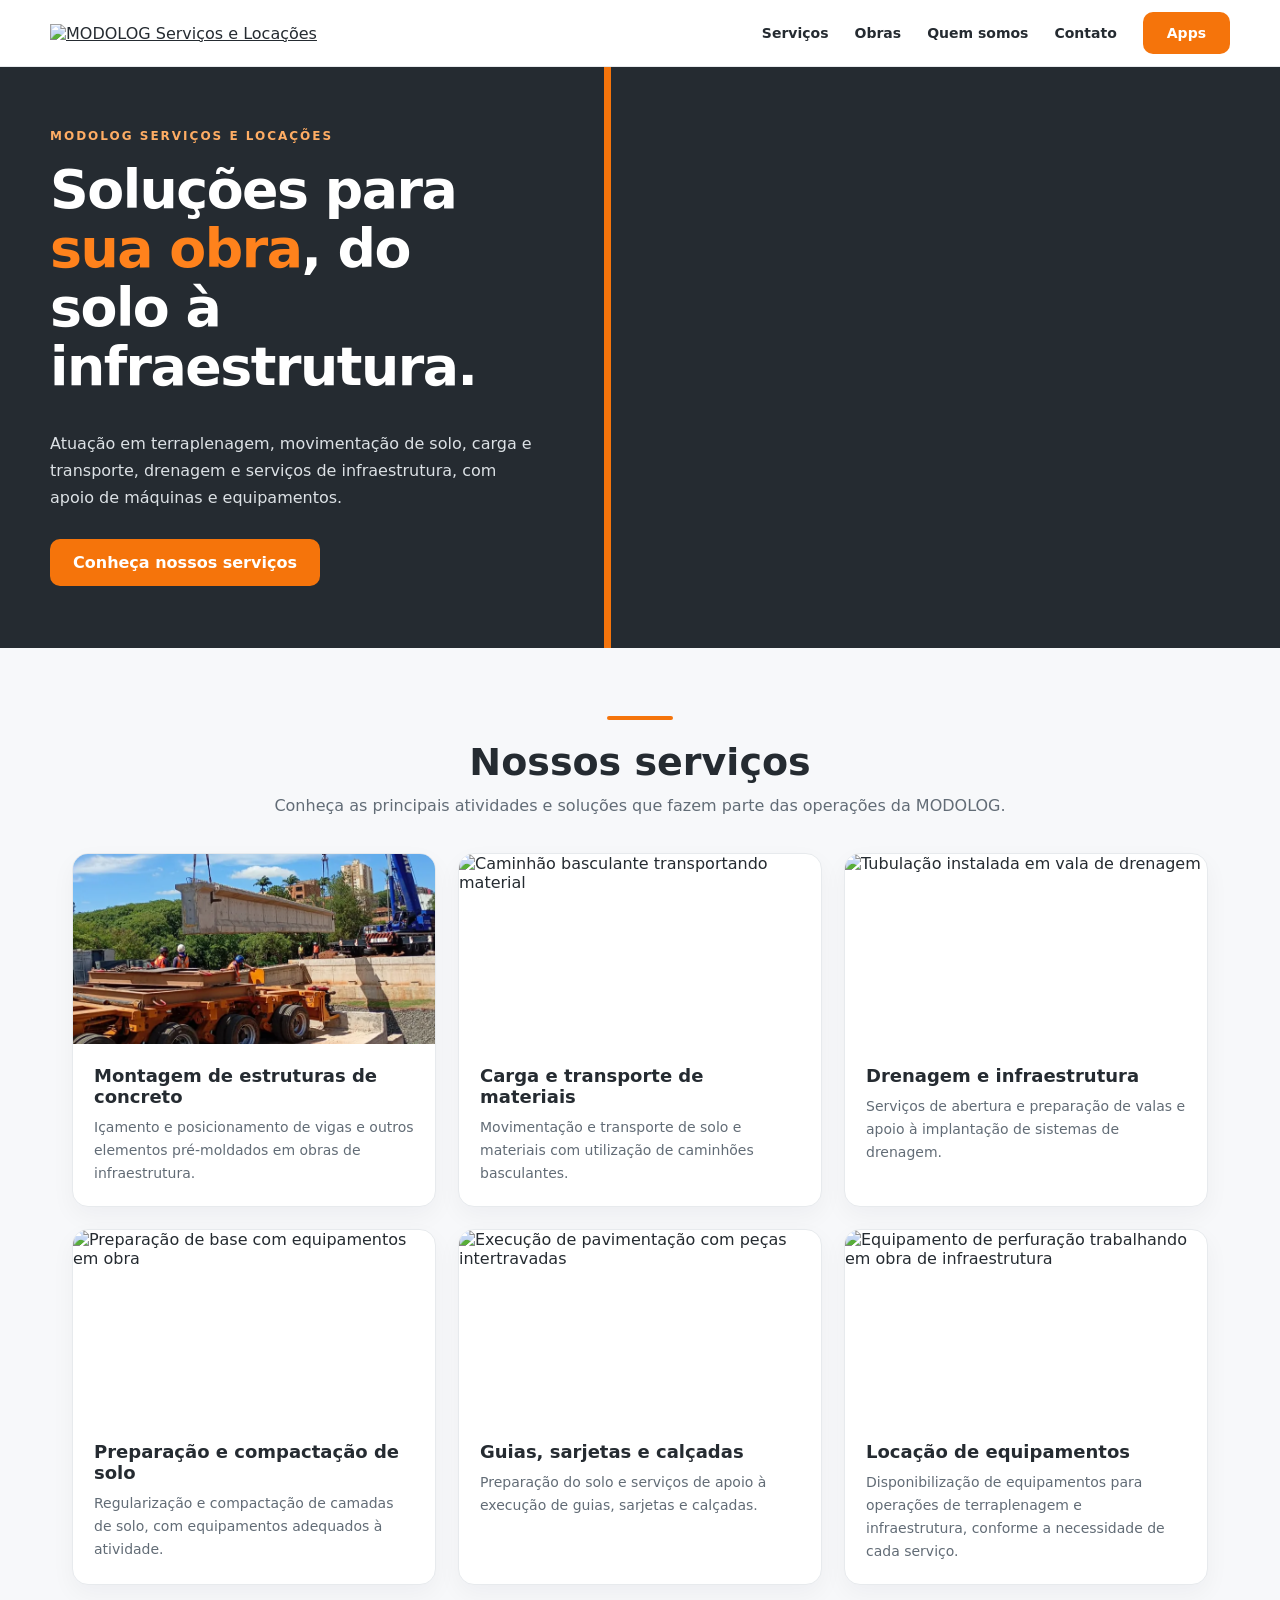
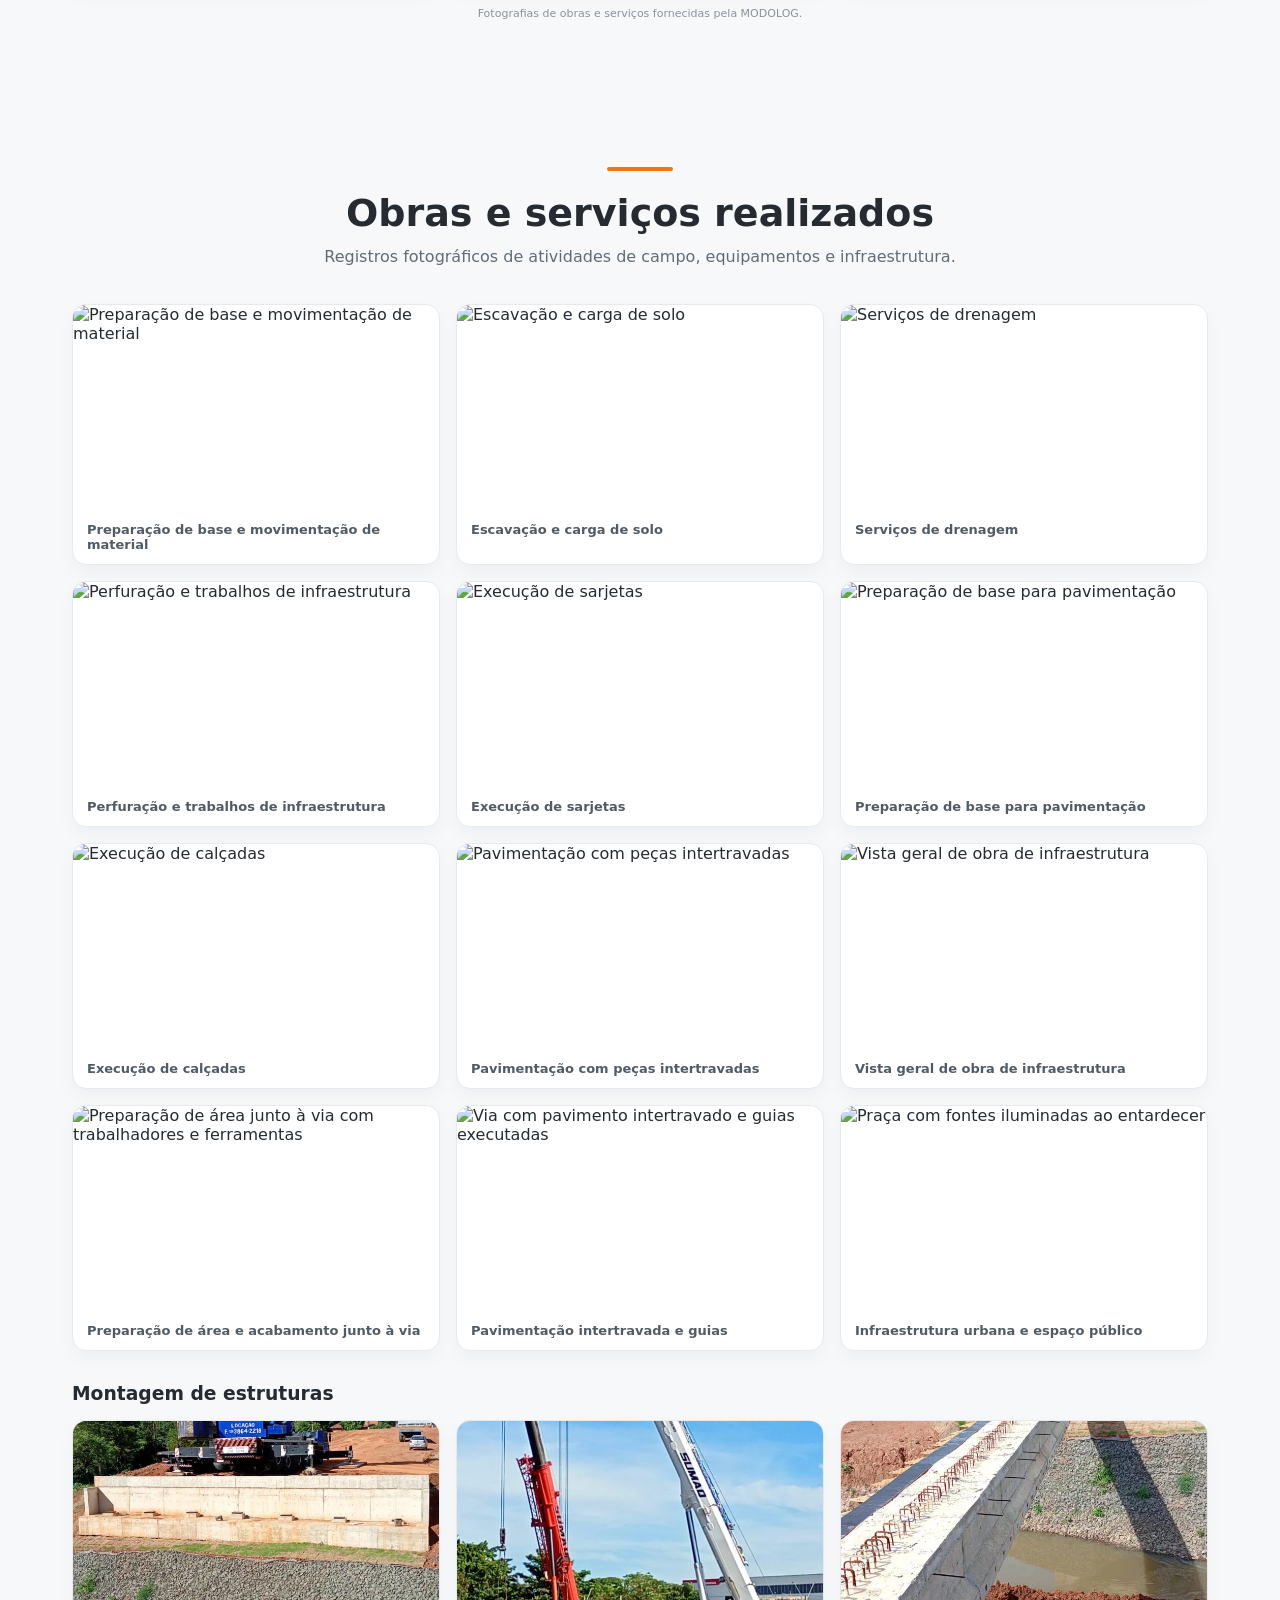
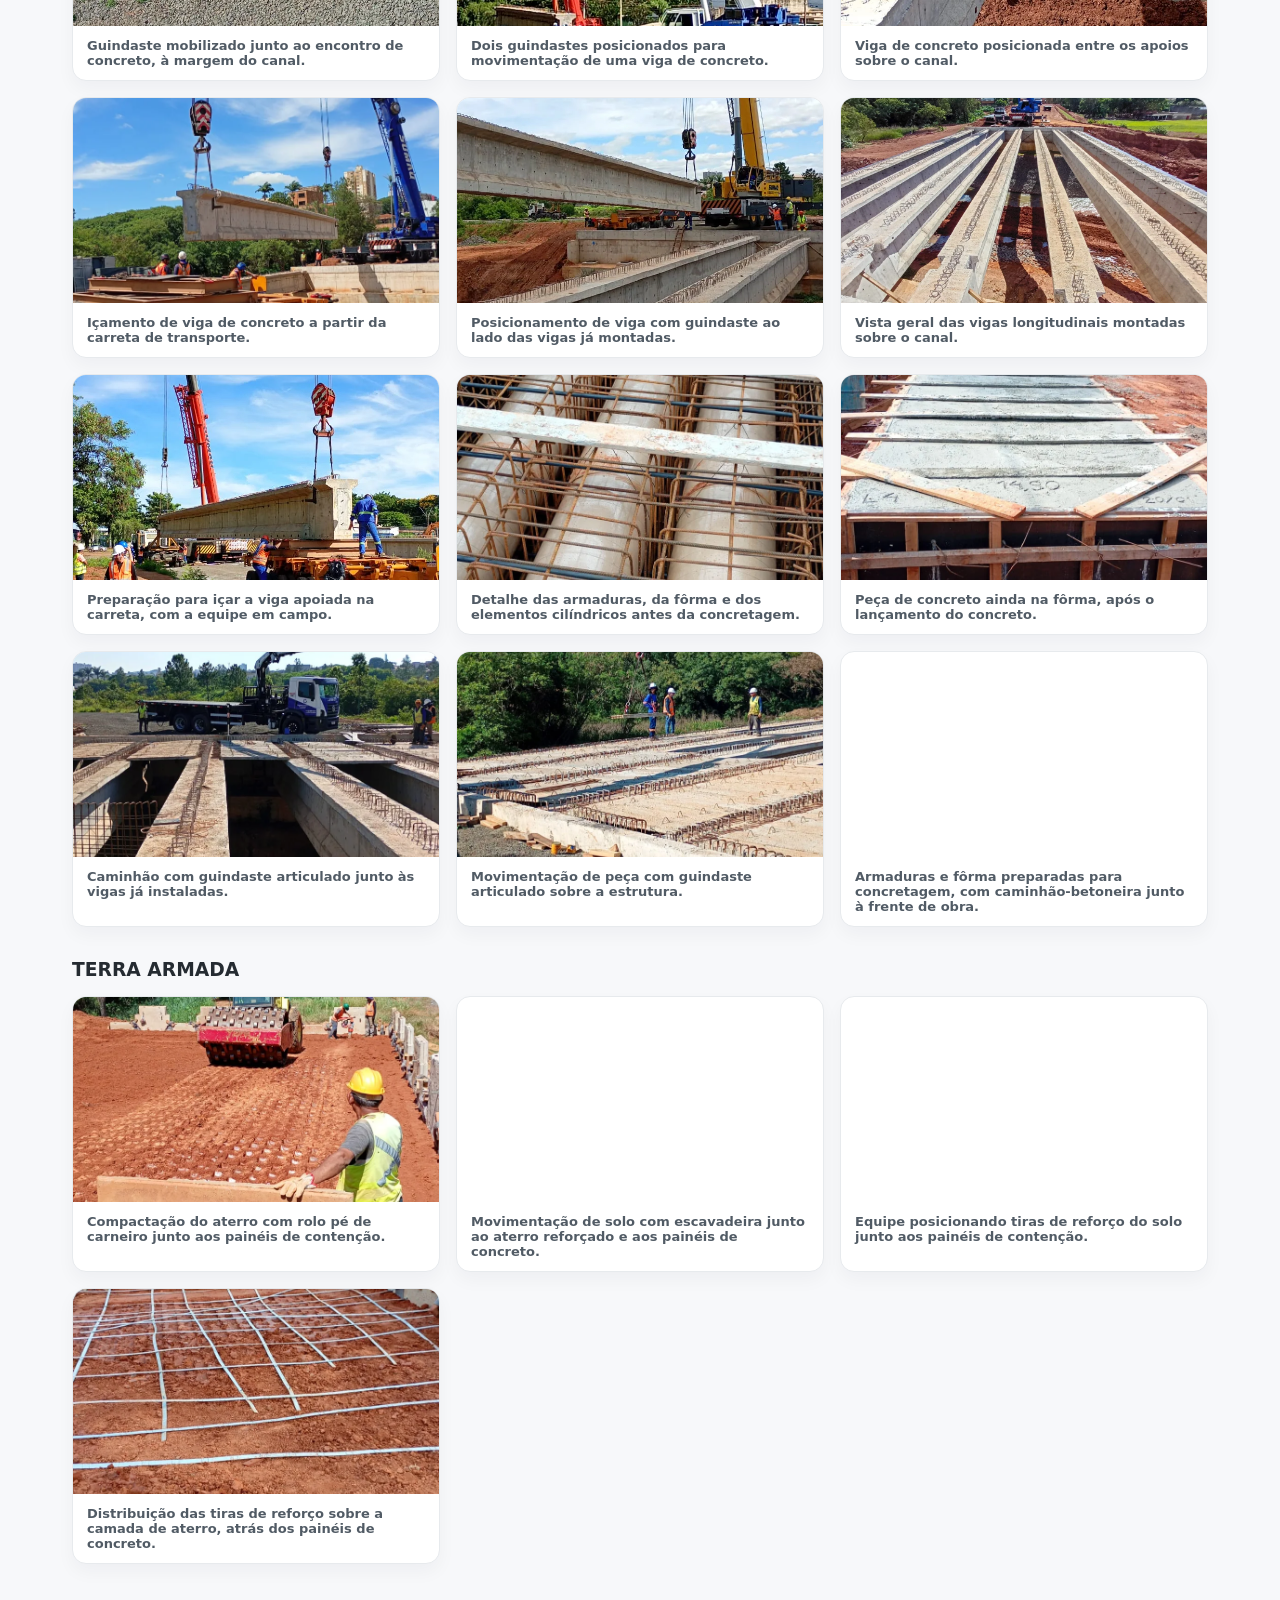
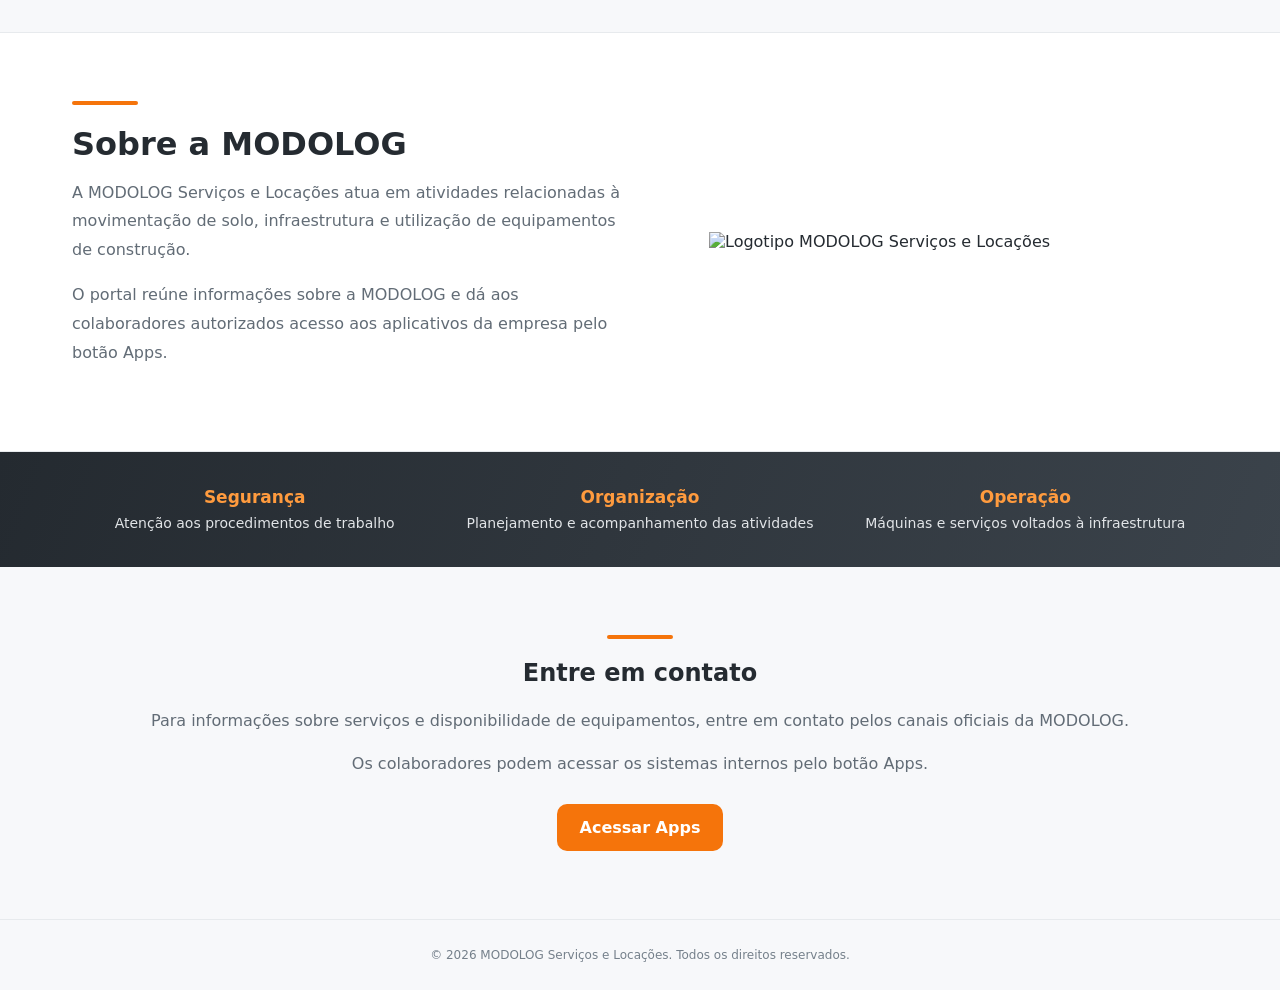
==== index.html @ 8a2f064f "Add files via upload" ====
<!doctype html>
<html lang="pt-BR"><head><meta charset="utf-8"><meta name="viewport" content="width=device-width,initial-scale=1"><meta name="robots" content="index,follow"><meta name="description" content="MODOLOG Serviços e Locações: terraplenagem, movimentação de solo, transporte de materiais, drenagem e locação de equipamentos."><title>MODOLOG | Serviços e Locações</title>
<style>
:root{--orange:#f5740b;--dark:#252b31;--gray:#626c76;--line:#e7eaed}*{box-sizing:border-box}html{scroll-behavior:smooth}body{margin:0;background:#f7f8fa;color:var(--dark);font-family:system-ui,-apple-system,'Segoe UI',Arial,sans-serif}a{color:inherit}nav{background:#fff;border-bottom:1px solid var(--line);padding:12px max(22px,calc((100vw - 1180px)/2));display:flex;align-items:center;justify-content:space-between;gap:20px;position:relative;z-index:2}.logo{display:block;width:clamp(175px,23vw,270px);height:auto}.navlinks{display:flex;gap:26px;align-items:center}.navlinks a{text-decoration:none;font-weight:700;font-size:14px}.navlinks a:hover{color:var(--orange)}.navlinks .apps{background:var(--orange);color:#fff;border-radius:10px;padding:13px 24px}.navlinks .apps:hover{background:#d75e00;color:white}.hero{background:var(--dark);color:white;overflow:hidden}.hero-grid{display:grid;grid-template-columns:1fr 1.12fr;min-height:440px}.hero-copy{padding:62px 5vw 62px max(24px,calc((100vw - 1180px)/2));display:flex;flex-direction:column;justify-content:center}.eyebrow{font-size:12px;letter-spacing:2px;text-transform:uppercase;font-weight:800;color:#ffad64}.hero h1{font-size:clamp(33px,4.2vw,57px);line-height:1.1;letter-spacing:-1.5px;margin:17px 0}.hero h1 em{color:#ff821c;font-style:normal}.hero p{font-size:16px;line-height:1.7;color:#dce1e5;max-width:530px}.hero-photo{position:relative;background:url('/assets/terraplenagem-destaque.webp') center/cover no-repeat;min-height:320px;border-left:7px solid var(--orange);overflow:hidden}.hero-video{display:block;width:100%;height:100%;position:absolute;inset:0;object-fit:cover;object-position:center}.cta{display:inline-block;align-self:flex-start;background:var(--orange);color:#fff;text-decoration:none;padding:14px 23px;border-radius:10px;font-weight:800;margin-top:12px}.section{max-width:1180px;margin:auto;padding:68px 22px}.section-head{text-align:center;margin-bottom:33px}.section-head h2{font-size:clamp(27px,3vw,38px);margin:0 0 9px}.section-head p{color:var(--gray);max-width:760px;margin:0 auto;line-height:1.65}.accent{width:66px;height:4px;background:var(--orange);border-radius:5px;margin:0 auto 20px}.cards{display:grid;grid-template-columns:repeat(3,minmax(0,1fr));gap:22px}.card{background:#fff;border-radius:16px;overflow:hidden;border:1px solid var(--line);box-shadow:0 9px 25px #18212a0b}.card img{display:block;width:100%;height:190px;object-fit:cover}.card-content{padding:21px}.card h3{font-size:18px;margin:0 0 9px}.card p{font-size:14px;line-height:1.65;color:var(--gray);margin:0}.about{background:#fff;border-top:1px solid var(--line);border-bottom:1px solid var(--line)}.about-grid{display:grid;grid-template-columns:1fr 1fr;gap:40px;align-items:center}.about h2{font-size:32px;margin:0 0 15px}.about p{line-height:1.8;color:var(--gray)}.about-logo{width:100%;max-width:450px;display:block;margin:auto}.values{background:linear-gradient(110deg,#242a30,#3b434b);color:white}.values .section{padding-top:35px;padding-bottom:35px}.value-grid{display:grid;grid-template-columns:repeat(3,1fr);gap:20px;text-align:center}.value-grid strong{display:block;font-size:17px;color:#ff9b3e;margin-bottom:6px}.value-grid span{font-size:14px;color:#e1e4e7}.contact{text-align:center}.contact p{color:var(--gray);line-height:1.7}.contact .cta{margin:10px auto 0}.foot{text-align:center;color:#75808b;font-size:12px;padding:28px 18px;border-top:1px solid var(--line)}.gallery{display:grid;grid-template-columns:repeat(3,minmax(0,1fr));gap:16px}.gallery figure{margin:0;background:white;border:1px solid var(--line);border-radius:14px;overflow:hidden;box-shadow:0 8px 18px #18212a0a}.gallery img{display:block;width:100%;height:205px;object-fit:cover}.gallery figcaption{font-size:13px;color:#515b65;padding:12px 14px;font-weight:650}.disclaimer{font-size:11px;color:#89929b;text-align:center;margin-top:22px}@media(max-width:850px){.hero-grid{grid-template-columns:1fr}.hero-copy{padding:50px 24px}.hero-photo{min-height:300px;border-left:0;border-top:5px solid var(--orange)}.cards{grid-template-columns:repeat(2,minmax(0,1fr))}.gallery{grid-template-columns:repeat(2,minmax(0,1fr))}.about-grid{grid-template-columns:1fr}.navlinks{gap:13px}}@media(max-width:560px){nav{padding:11px 15px}.logo{width:155px}.navlinks a:not(.apps){display:none}.navlinks .apps{padding:11px 18px}.cards{grid-template-columns:1fr}.gallery{grid-template-columns:1fr}.card img{height:210px}.section{padding:45px 17px}.value-grid{grid-template-columns:1fr;gap:23px}.hero h1{letter-spacing:-.5px}}
</style></head><body>
<nav><a href="/" aria-label="MODOLOG - Início"><img class="logo" src="/assets/modolog-logo.webp" alt="MODOLOG Serviços e Locações"></a><div class="navlinks"><a href="#servicos">Serviços</a><a href="#obras">Obras</a><a href="#sobre">Quem somos</a><a href="#contato">Contato</a><a class="apps" href="/login.html">Apps</a></div></nav>
<header class="hero"><div class="hero-grid"><div class="hero-copy"><div class="eyebrow">MODOLOG Serviços e Locações</div><h1>Soluções para <em>sua obra</em>, do solo à infraestrutura.</h1><p>Atuação em terraplenagem, movimentação de solo, carga e transporte, drenagem e serviços de infraestrutura, com apoio de máquinas e equipamentos.</p><a class="cta" href="#servicos">Conheça nossos serviços</a></div><div class="hero-photo" aria-label="Vídeo de obras da MODOLOG"><video class="hero-video" autoplay muted loop playsinline preload="metadata" poster="/assets/terraplenagem-destaque.webp" aria-label="Vídeo de obras da MODOLOG em reprodução contínua"><source src="/assets/modolog-obras-banner.mp4" type="video/mp4"></video></div></div></header>
<main><section class="section" id="servicos"><div class="section-head"><div class="accent"></div><h2>Nossos serviços</h2><p>Conheça as principais atividades e soluções que fazem parte das operações da MODOLOG.</p></div><div class="cards">
<article class="card"><img loading="lazy" src="/assets/obra-estrutura-04.webp" alt="Içamento de viga de concreto com guindaste" style="object-position:center 62%"><div class="card-content"><h3>Montagem de estruturas de concreto</h3><p>Içamento e posicionamento de vigas e outros elementos pré-moldados em obras de infraestrutura.</p></div></article>
<article class="card"><img loading="lazy" src="/assets/servico-2.webp" alt="Caminhão basculante transportando material"><div class="card-content"><h3>Carga e transporte de materiais</h3><p>Movimentação e transporte de solo e materiais com utilização de caminhões basculantes.</p></div></article>
<article class="card"><img loading="lazy" src="/assets/servico-3.webp" alt="Tubulação instalada em vala de drenagem"><div class="card-content"><h3>Drenagem e infraestrutura</h3><p>Serviços de abertura e preparação de valas e apoio à implantação de sistemas de drenagem.</p></div></article>
<article class="card"><img loading="lazy" src="/assets/servico-4.webp" alt="Preparação de base com equipamentos em obra"><div class="card-content"><h3>Preparação e compactação de solo</h3><p>Regularização e compactação de camadas de solo, com equipamentos adequados à atividade.</p></div></article>
<article class="card"><img loading="lazy" src="/assets/servico-5.webp" alt="Execução de pavimentação com peças intertravadas"><div class="card-content"><h3>Guias, sarjetas e calçadas</h3><p>Preparação do solo e serviços de apoio à execução de guias, sarjetas e calçadas.</p></div></article>
<article class="card"><img loading="lazy" src="/assets/servico-6.webp" alt="Equipamento de perfuração trabalhando em obra de infraestrutura"><div class="card-content"><h3>Locação de equipamentos</h3><p>Disponibilização de equipamentos para operações de terraplenagem e infraestrutura, conforme a necessidade de cada serviço.</p></div></article>
</div><p class="disclaimer">Fotografias de obras e serviços fornecidas pela MODOLOG.</p></section>
<section class="section" id="obras"><div class="section-head"><div class="accent"></div><h2>Obras e serviços realizados</h2><p>Registros fotográficos de atividades de campo, equipamentos e infraestrutura.</p></div><div class="gallery"><figure><img loading="lazy" src="/assets/obra-real-01.webp" alt="Preparação de base e movimentação de material"><figcaption>Preparação de base e movimentação de material</figcaption></figure><figure><img loading="lazy" src="/assets/obra-real-02.webp" alt="Escavação e carga de solo"><figcaption>Escavação e carga de solo</figcaption></figure><figure><img loading="lazy" src="/assets/obra-real-03.webp" alt="Serviços de drenagem"><figcaption>Serviços de drenagem</figcaption></figure><figure><img loading="lazy" src="/assets/obra-real-04.webp" alt="Perfuração e trabalhos de infraestrutura"><figcaption>Perfuração e trabalhos de infraestrutura</figcaption></figure><figure><img loading="lazy" src="/assets/obra-real-05.webp" alt="Execução de sarjetas"><figcaption>Execução de sarjetas</figcaption></figure><figure><img loading="lazy" src="/assets/obra-real-06.webp" alt="Preparação de base para pavimentação"><figcaption>Preparação de base para pavimentação</figcaption></figure><figure><img loading="lazy" src="/assets/obra-real-07.webp" alt="Execução de calçadas"><figcaption>Execução de calçadas</figcaption></figure><figure><img loading="lazy" src="/assets/obra-real-08.webp" alt="Pavimentação com peças intertravadas"><figcaption>Pavimentação com peças intertravadas</figcaption></figure><figure><img loading="lazy" src="/assets/obra-real-09.webp" alt="Vista geral de obra de infraestrutura"><figcaption>Vista geral de obra de infraestrutura</figcaption></figure><figure><img loading="lazy" src="/assets/obra-real-10.webp" alt="Preparação de área junto à via com trabalhadores e ferramentas"><figcaption>Preparação de área e acabamento junto à via</figcaption></figure><figure><img loading="lazy" src="/assets/obra-real-11.webp" alt="Via com pavimento intertravado e guias executadas"><figcaption>Pavimentação intertravada e guias</figcaption></figure><figure><img loading="lazy" src="/assets/obra-real-12.webp" alt="Praça com fontes iluminadas ao entardecer"><figcaption>Infraestrutura urbana e espaço público</figcaption></figure></div>
<h3 style="margin:2rem 0 1rem">Montagem de estruturas</h3>
<div class="gallery">
<figure><img loading="lazy" decoding="async" src="/assets/obra-estrutura-01.webp" alt="Guindaste mobilizado junto ao encontro de concreto, à margem do canal."><figcaption>Guindaste mobilizado junto ao encontro de concreto, à margem do canal.</figcaption></figure>
<figure><img loading="lazy" decoding="async" src="/assets/obra-estrutura-02.webp" alt="Dois guindastes posicionados para movimentação de uma viga de concreto."><figcaption>Dois guindastes posicionados para movimentação de uma viga de concreto.</figcaption></figure>
<figure><img loading="lazy" decoding="async" src="/assets/obra-estrutura-03.webp" alt="Viga de concreto posicionada entre os apoios sobre o canal."><figcaption>Viga de concreto posicionada entre os apoios sobre o canal.</figcaption></figure>
<figure><img loading="lazy" decoding="async" src="/assets/obra-estrutura-04.webp" alt="Içamento de viga de concreto a partir da carreta de transporte."><figcaption>Içamento de viga de concreto a partir da carreta de transporte.</figcaption></figure>
<figure><img loading="lazy" decoding="async" src="/assets/obra-estrutura-05.webp" alt="Posicionamento de viga com guindaste ao lado das vigas já montadas."><figcaption>Posicionamento de viga com guindaste ao lado das vigas já montadas.</figcaption></figure>
<figure><img loading="lazy" decoding="async" src="/assets/obra-estrutura-06.webp" alt="Vista geral das vigas longitudinais montadas sobre o canal."><figcaption>Vista geral das vigas longitudinais montadas sobre o canal.</figcaption></figure>
<figure><img loading="lazy" decoding="async" src="/assets/obra-estrutura-07.webp" alt="Preparação para içar a viga apoiada na carreta, com a equipe em campo."><figcaption>Preparação para içar a viga apoiada na carreta, com a equipe em campo.</figcaption></figure>
<figure><img loading="lazy" decoding="async" src="/assets/obra-estrutura-08.webp" alt="Detalhe das armaduras, da fôrma e dos elementos cilíndricos antes da concretagem."><figcaption>Detalhe das armaduras, da fôrma e dos elementos cilíndricos antes da concretagem.</figcaption></figure>
<figure><img loading="lazy" decoding="async" src="/assets/obra-estrutura-09.webp" alt="Peça de concreto ainda na fôrma, após o lançamento do concreto."><figcaption>Peça de concreto ainda na fôrma, após o lançamento do concreto.</figcaption></figure>
<figure><img loading="lazy" decoding="async" src="/assets/obra-estrutura-10.webp" alt="Caminhão com guindaste articulado junto às vigas já instaladas."><figcaption>Caminhão com guindaste articulado junto às vigas já instaladas.</figcaption></figure>
<figure><img loading="lazy" decoding="async" src="/assets/obra-estrutura-11.webp" alt="Movimentação de peça com guindaste articulado sobre a estrutura."><figcaption>Movimentação de peça com guindaste articulado sobre a estrutura.</figcaption></figure>
<figure><img loading="lazy" decoding="async" src="/assets/obra-estrutura-12.webp" alt="Armaduras e fôrma preparadas para concretagem, com caminhão-betoneira junto à frente de obra."><figcaption>Armaduras e fôrma preparadas para concretagem, com caminhão-betoneira junto à frente de obra.</figcaption></figure>
</div>
<h3 style="margin:2rem 0 1rem">TERRA ARMADA</h3>
<div class="gallery">
<figure><img loading="lazy" decoding="async" src="/assets/terra-armada/obra-estrutura-13.webp" alt="Compactação do aterro com rolo pé de carneiro junto aos painéis de contenção."><figcaption>Compactação do aterro com rolo pé de carneiro junto aos painéis de contenção.</figcaption></figure>
<figure><img loading="lazy" decoding="async" src="/assets/terra-armada/obra-estrutura-14.webp" alt="Movimentação de solo com escavadeira junto ao aterro reforçado e aos painéis de concreto."><figcaption>Movimentação de solo com escavadeira junto ao aterro reforçado e aos painéis de concreto.</figcaption></figure>
<figure><img loading="lazy" decoding="async" src="/assets/terra-armada/obra-estrutura-15.webp" alt="Equipe posicionando tiras de reforço do solo junto aos painéis de contenção."><figcaption>Equipe posicionando tiras de reforço do solo junto aos painéis de contenção.</figcaption></figure>
<figure><img loading="lazy" decoding="async" src="/assets/terra-armada/obra-estrutura-16.webp" alt="Distribuição das tiras de reforço sobre a camada de aterro, atrás dos painéis de concreto."><figcaption>Distribuição das tiras de reforço sobre a camada de aterro, atrás dos painéis de concreto.</figcaption></figure>
</div>
</section><section class="about" id="sobre"><div class="section about-grid"><div><div class="accent" style="margin-left:0"></div><h2>Sobre a MODOLOG</h2><p>A MODOLOG Serviços e Locações atua em atividades relacionadas à movimentação de solo, infraestrutura e utilização de equipamentos de construção.</p><p>O portal reúne informações sobre a MODOLOG e dá aos colaboradores autorizados acesso aos aplicativos da empresa pelo botão Apps.</p></div><img class="about-logo" src="/assets/modolog-logo.webp" alt="Logotipo MODOLOG Serviços e Locações" loading="lazy"></div></section>
<section class="values"><div class="section value-grid"><div><strong>Segurança</strong><span>Atenção aos procedimentos de trabalho</span></div><div><strong>Organização</strong><span>Planejamento e acompanhamento das atividades</span></div><div><strong>Operação</strong><span>Máquinas e serviços voltados à infraestrutura</span></div></div></section>
<section class="section contact" id="contato"><div class="accent"></div><h2>Entre em contato</h2><p>Para informações sobre serviços e disponibilidade de equipamentos, entre em contato pelos canais oficiais da MODOLOG.</p><p>Os colaboradores podem acessar os sistemas internos pelo botão Apps.</p><a class="cta" href="/login.html">Acessar Apps</a></section></main><footer class="foot">© 2026 MODOLOG Serviços e Locações. Todos os direitos reservados.</footer></body></html>
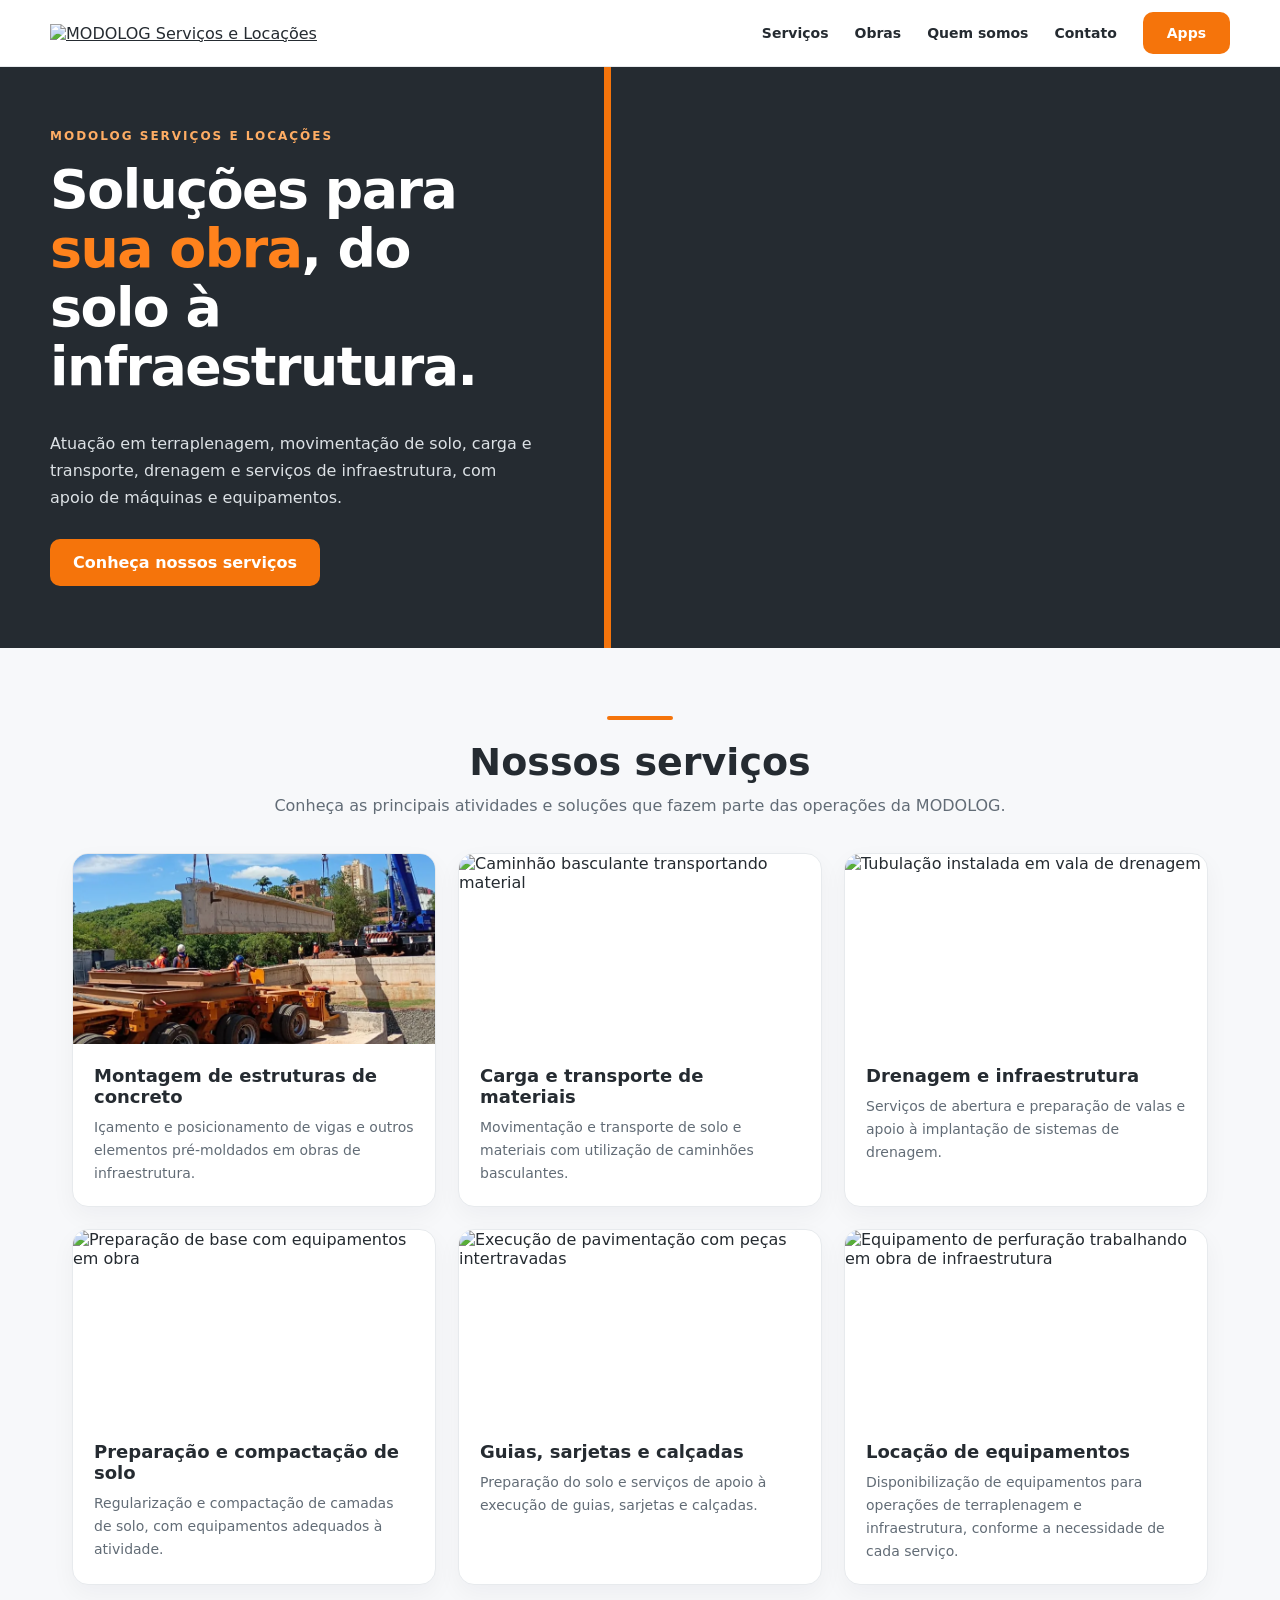
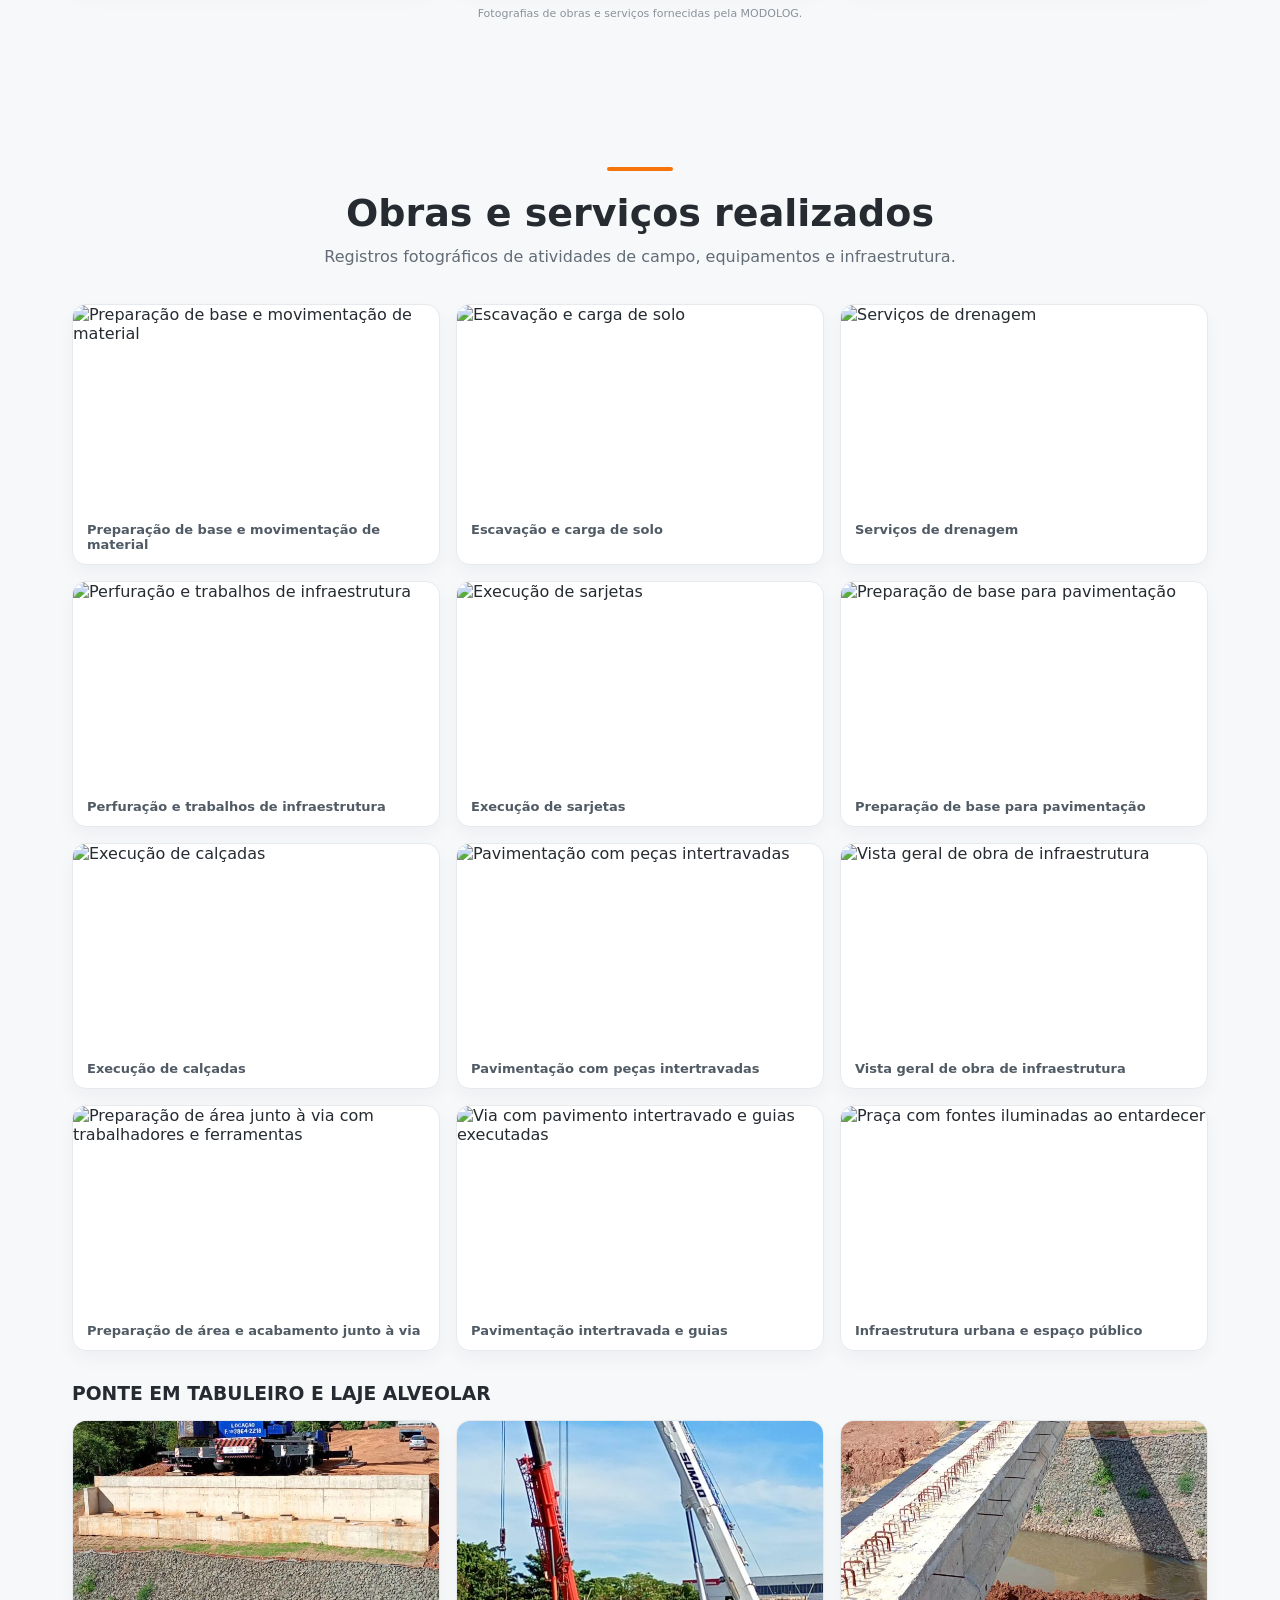
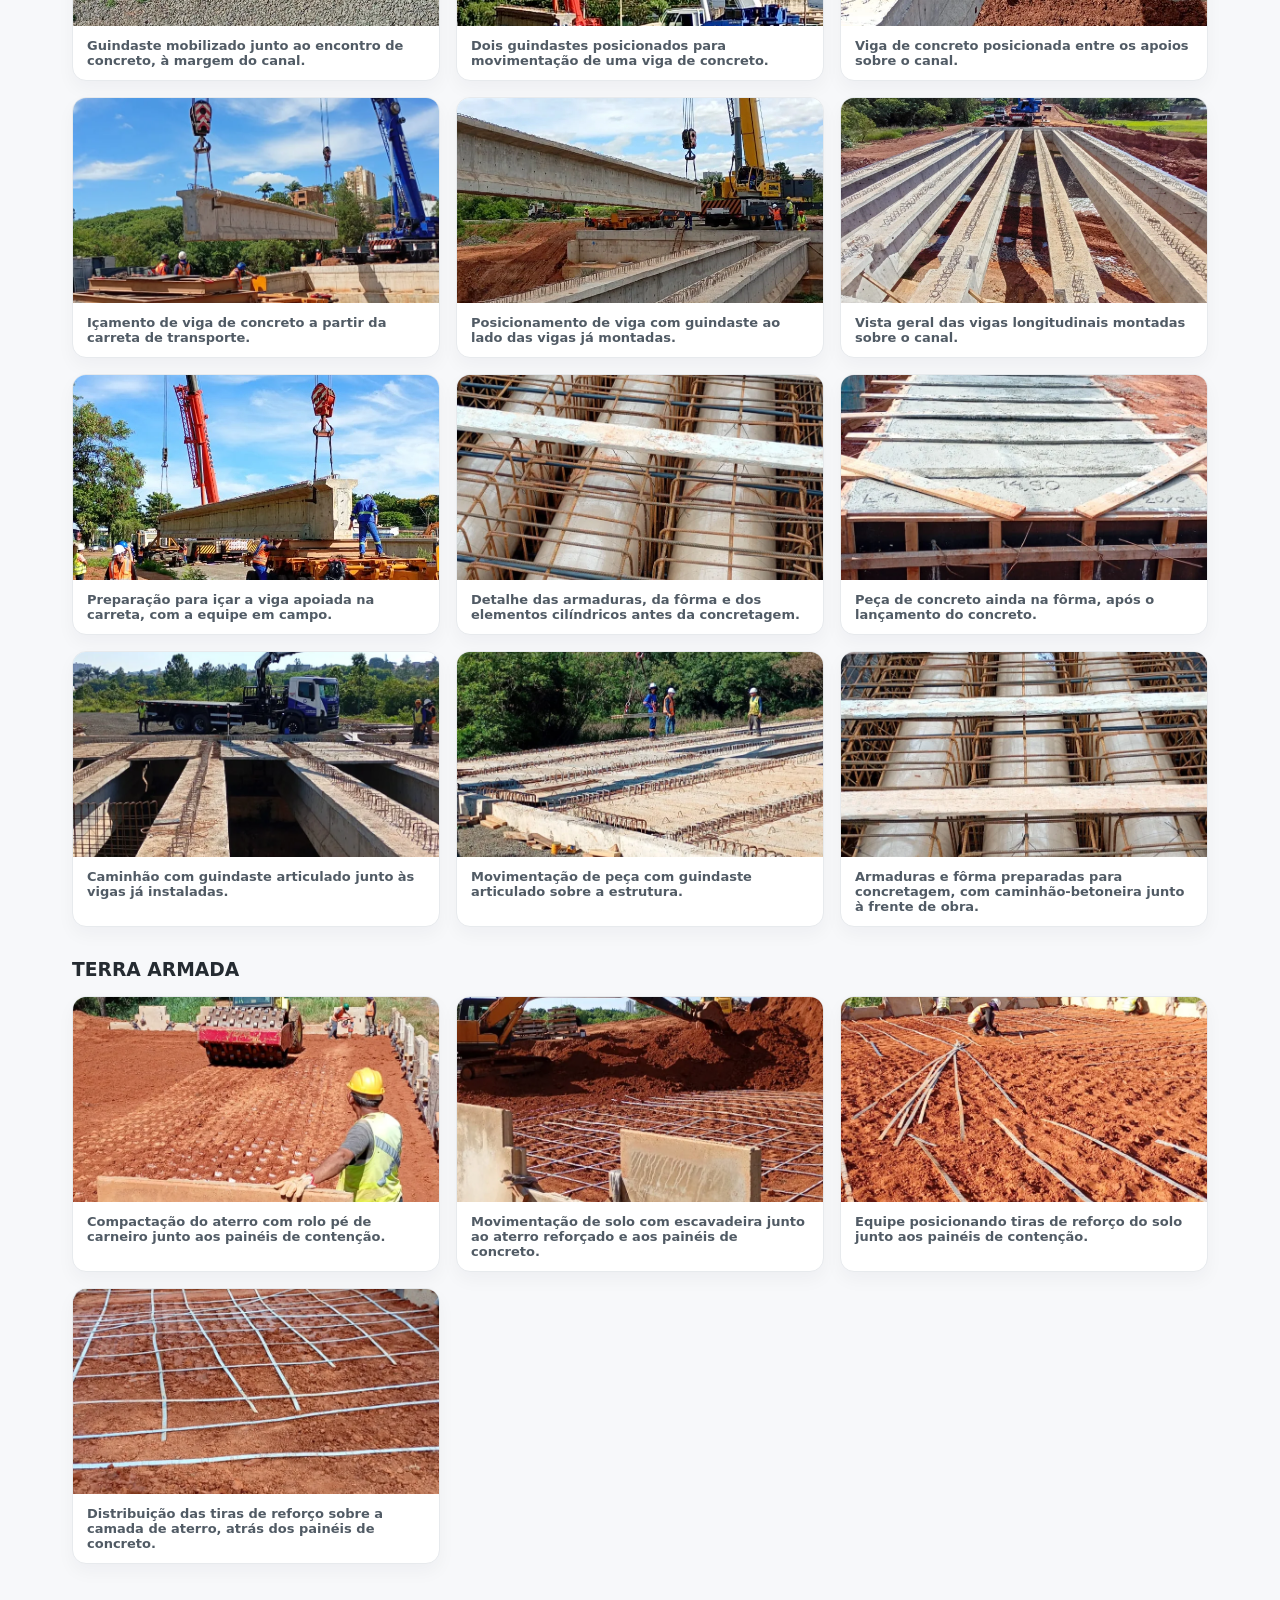
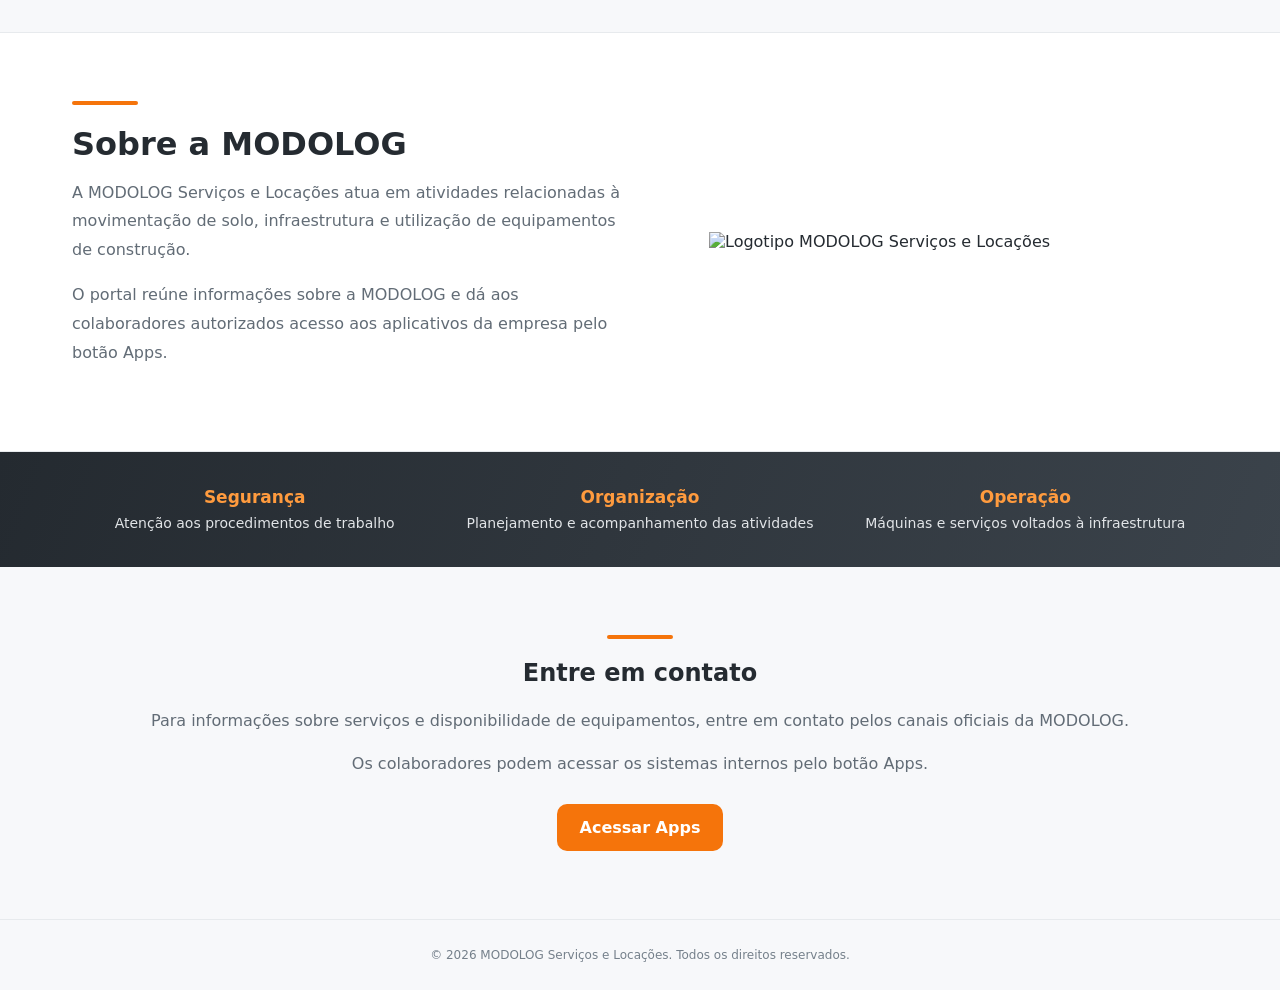
==== commit d2a9cd4d: "Add files via upload" ====
--- a/index.html
+++ b/index.html
@@ -6,7 +6,7 @@
 <nav><a href="/" aria-label="MODOLOG - Início"><img class="logo" src="/assets/modolog-logo.webp" alt="MODOLOG Serviços e Locações"></a><div class="navlinks"><a href="#servicos">Serviços</a><a href="#obras">Obras</a><a href="#sobre">Quem somos</a><a href="#contato">Contato</a><a class="apps" href="/login.html">Apps</a></div></nav>
 <header class="hero"><div class="hero-grid"><div class="hero-copy"><div class="eyebrow">MODOLOG Serviços e Locações</div><h1>Soluções para <em>sua obra</em>, do solo à infraestrutura.</h1><p>Atuação em terraplenagem, movimentação de solo, carga e transporte, drenagem e serviços de infraestrutura, com apoio de máquinas e equipamentos.</p><a class="cta" href="#servicos">Conheça nossos serviços</a></div><div class="hero-photo" aria-label="Vídeo de obras da MODOLOG"><video class="hero-video" autoplay muted loop playsinline preload="metadata" poster="/assets/terraplenagem-destaque.webp" aria-label="Vídeo de obras da MODOLOG em reprodução contínua"><source src="/assets/modolog-obras-banner.mp4" type="video/mp4"></video></div></div></header>
 <main><section class="section" id="servicos"><div class="section-head"><div class="accent"></div><h2>Nossos serviços</h2><p>Conheça as principais atividades e soluções que fazem parte das operações da MODOLOG.</p></div><div class="cards">
-<article class="card"><img loading="lazy" src="/assets/obra-estrutura-04.webp" alt="Içamento de viga de concreto com guindaste" style="object-position:center 62%"><div class="card-content"><h3>Montagem de estruturas de concreto</h3><p>Içamento e posicionamento de vigas e outros elementos pré-moldados em obras de infraestrutura.</p></div></article>
+<article class="card"><img loading="lazy" src="/assets/ponte-tabuleiro-laje-alveolar/obra-estrutura-04.webp" alt="Içamento de viga de concreto com guindaste" style="object-position:center 62%"><div class="card-content"><h3>Montagem de estruturas de concreto</h3><p>Içamento e posicionamento de vigas e outros elementos pré-moldados em obras de infraestrutura.</p></div></article>
 <article class="card"><img loading="lazy" src="/assets/servico-2.webp" alt="Caminhão basculante transportando material"><div class="card-content"><h3>Carga e transporte de materiais</h3><p>Movimentação e transporte de solo e materiais com utilização de caminhões basculantes.</p></div></article>
 <article class="card"><img loading="lazy" src="/assets/servico-3.webp" alt="Tubulação instalada em vala de drenagem"><div class="card-content"><h3>Drenagem e infraestrutura</h3><p>Serviços de abertura e preparação de valas e apoio à implantação de sistemas de drenagem.</p></div></article>
 <article class="card"><img loading="lazy" src="/assets/servico-4.webp" alt="Preparação de base com equipamentos em obra"><div class="card-content"><h3>Preparação e compactação de solo</h3><p>Regularização e compactação de camadas de solo, com equipamentos adequados à atividade.</p></div></article>
@@ -14,20 +14,20 @@
 <article class="card"><img loading="lazy" src="/assets/servico-6.webp" alt="Equipamento de perfuração trabalhando em obra de infraestrutura"><div class="card-content"><h3>Locação de equipamentos</h3><p>Disponibilização de equipamentos para operações de terraplenagem e infraestrutura, conforme a necessidade de cada serviço.</p></div></article>
 </div><p class="disclaimer">Fotografias de obras e serviços fornecidas pela MODOLOG.</p></section>
 <section class="section" id="obras"><div class="section-head"><div class="accent"></div><h2>Obras e serviços realizados</h2><p>Registros fotográficos de atividades de campo, equipamentos e infraestrutura.</p></div><div class="gallery"><figure><img loading="lazy" src="/assets/obra-real-01.webp" alt="Preparação de base e movimentação de material"><figcaption>Preparação de base e movimentação de material</figcaption></figure><figure><img loading="lazy" src="/assets/obra-real-02.webp" alt="Escavação e carga de solo"><figcaption>Escavação e carga de solo</figcaption></figure><figure><img loading="lazy" src="/assets/obra-real-03.webp" alt="Serviços de drenagem"><figcaption>Serviços de drenagem</figcaption></figure><figure><img loading="lazy" src="/assets/obra-real-04.webp" alt="Perfuração e trabalhos de infraestrutura"><figcaption>Perfuração e trabalhos de infraestrutura</figcaption></figure><figure><img loading="lazy" src="/assets/obra-real-05.webp" alt="Execução de sarjetas"><figcaption>Execução de sarjetas</figcaption></figure><figure><img loading="lazy" src="/assets/obra-real-06.webp" alt="Preparação de base para pavimentação"><figcaption>Preparação de base para pavimentação</figcaption></figure><figure><img loading="lazy" src="/assets/obra-real-07.webp" alt="Execução de calçadas"><figcaption>Execução de calçadas</figcaption></figure><figure><img loading="lazy" src="/assets/obra-real-08.webp" alt="Pavimentação com peças intertravadas"><figcaption>Pavimentação com peças intertravadas</figcaption></figure><figure><img loading="lazy" src="/assets/obra-real-09.webp" alt="Vista geral de obra de infraestrutura"><figcaption>Vista geral de obra de infraestrutura</figcaption></figure><figure><img loading="lazy" src="/assets/obra-real-10.webp" alt="Preparação de área junto à via com trabalhadores e ferramentas"><figcaption>Preparação de área e acabamento junto à via</figcaption></figure><figure><img loading="lazy" src="/assets/obra-real-11.webp" alt="Via com pavimento intertravado e guias executadas"><figcaption>Pavimentação intertravada e guias</figcaption></figure><figure><img loading="lazy" src="/assets/obra-real-12.webp" alt="Praça com fontes iluminadas ao entardecer"><figcaption>Infraestrutura urbana e espaço público</figcaption></figure></div>
-<h3 style="margin:2rem 0 1rem">Montagem de estruturas</h3>
+<h3 style="margin:2rem 0 1rem">PONTE EM TABULEIRO E LAJE ALVEOLAR</h3>
 <div class="gallery">
-<figure><img loading="lazy" decoding="async" src="/assets/obra-estrutura-01.webp" alt="Guindaste mobilizado junto ao encontro de concreto, à margem do canal."><figcaption>Guindaste mobilizado junto ao encontro de concreto, à margem do canal.</figcaption></figure>
-<figure><img loading="lazy" decoding="async" src="/assets/obra-estrutura-02.webp" alt="Dois guindastes posicionados para movimentação de uma viga de concreto."><figcaption>Dois guindastes posicionados para movimentação de uma viga de concreto.</figcaption></figure>
-<figure><img loading="lazy" decoding="async" src="/assets/obra-estrutura-03.webp" alt="Viga de concreto posicionada entre os apoios sobre o canal."><figcaption>Viga de concreto posicionada entre os apoios sobre o canal.</figcaption></figure>
-<figure><img loading="lazy" decoding="async" src="/assets/obra-estrutura-04.webp" alt="Içamento de viga de concreto a partir da carreta de transporte."><figcaption>Içamento de viga de concreto a partir da carreta de transporte.</figcaption></figure>
-<figure><img loading="lazy" decoding="async" src="/assets/obra-estrutura-05.webp" alt="Posicionamento de viga com guindaste ao lado das vigas já montadas."><figcaption>Posicionamento de viga com guindaste ao lado das vigas já montadas.</figcaption></figure>
-<figure><img loading="lazy" decoding="async" src="/assets/obra-estrutura-06.webp" alt="Vista geral das vigas longitudinais montadas sobre o canal."><figcaption>Vista geral das vigas longitudinais montadas sobre o canal.</figcaption></figure>
-<figure><img loading="lazy" decoding="async" src="/assets/obra-estrutura-07.webp" alt="Preparação para içar a viga apoiada na carreta, com a equipe em campo."><figcaption>Preparação para içar a viga apoiada na carreta, com a equipe em campo.</figcaption></figure>
-<figure><img loading="lazy" decoding="async" src="/assets/obra-estrutura-08.webp" alt="Detalhe das armaduras, da fôrma e dos elementos cilíndricos antes da concretagem."><figcaption>Detalhe das armaduras, da fôrma e dos elementos cilíndricos antes da concretagem.</figcaption></figure>
-<figure><img loading="lazy" decoding="async" src="/assets/obra-estrutura-09.webp" alt="Peça de concreto ainda na fôrma, após o lançamento do concreto."><figcaption>Peça de concreto ainda na fôrma, após o lançamento do concreto.</figcaption></figure>
-<figure><img loading="lazy" decoding="async" src="/assets/obra-estrutura-10.webp" alt="Caminhão com guindaste articulado junto às vigas já instaladas."><figcaption>Caminhão com guindaste articulado junto às vigas já instaladas.</figcaption></figure>
-<figure><img loading="lazy" decoding="async" src="/assets/obra-estrutura-11.webp" alt="Movimentação de peça com guindaste articulado sobre a estrutura."><figcaption>Movimentação de peça com guindaste articulado sobre a estrutura.</figcaption></figure>
-<figure><img loading="lazy" decoding="async" src="/assets/obra-estrutura-12.webp" alt="Armaduras e fôrma preparadas para concretagem, com caminhão-betoneira junto à frente de obra."><figcaption>Armaduras e fôrma preparadas para concretagem, com caminhão-betoneira junto à frente de obra.</figcaption></figure>
+<figure><img loading="lazy" decoding="async" src="/assets/ponte-tabuleiro-laje-alveolar/obra-estrutura-01.webp" alt="Guindaste mobilizado junto ao encontro de concreto, à margem do canal."><figcaption>Guindaste mobilizado junto ao encontro de concreto, à margem do canal.</figcaption></figure>
+<figure><img loading="lazy" decoding="async" src="/assets/ponte-tabuleiro-laje-alveolar/obra-estrutura-02.webp" alt="Dois guindastes posicionados para movimentação de uma viga de concreto."><figcaption>Dois guindastes posicionados para movimentação de uma viga de concreto.</figcaption></figure>
+<figure><img loading="lazy" decoding="async" src="/assets/ponte-tabuleiro-laje-alveolar/obra-estrutura-03.webp" alt="Viga de concreto posicionada entre os apoios sobre o canal."><figcaption>Viga de concreto posicionada entre os apoios sobre o canal.</figcaption></figure>
+<figure><img loading="lazy" decoding="async" src="/assets/ponte-tabuleiro-laje-alveolar/obra-estrutura-04.webp" alt="Içamento de viga de concreto a partir da carreta de transporte."><figcaption>Içamento de viga de concreto a partir da carreta de transporte.</figcaption></figure>
+<figure><img loading="lazy" decoding="async" src="/assets/ponte-tabuleiro-laje-alveolar/obra-estrutura-05.webp" alt="Posicionamento de viga com guindaste ao lado das vigas já montadas."><figcaption>Posicionamento de viga com guindaste ao lado das vigas já montadas.</figcaption></figure>
+<figure><img loading="lazy" decoding="async" src="/assets/ponte-tabuleiro-laje-alveolar/obra-estrutura-06.webp" alt="Vista geral das vigas longitudinais montadas sobre o canal."><figcaption>Vista geral das vigas longitudinais montadas sobre o canal.</figcaption></figure>
+<figure><img loading="lazy" decoding="async" src="/assets/ponte-tabuleiro-laje-alveolar/obra-estrutura-07.webp" alt="Preparação para içar a viga apoiada na carreta, com a equipe em campo."><figcaption>Preparação para içar a viga apoiada na carreta, com a equipe em campo.</figcaption></figure>
+<figure><img loading="lazy" decoding="async" src="/assets/ponte-tabuleiro-laje-alveolar/obra-estrutura-08.webp" alt="Detalhe das armaduras, da fôrma e dos elementos cilíndricos antes da concretagem."><figcaption>Detalhe das armaduras, da fôrma e dos elementos cilíndricos antes da concretagem.</figcaption></figure>
+<figure><img loading="lazy" decoding="async" src="/assets/ponte-tabuleiro-laje-alveolar/obra-estrutura-09.webp" alt="Peça de concreto ainda na fôrma, após o lançamento do concreto."><figcaption>Peça de concreto ainda na fôrma, após o lançamento do concreto.</figcaption></figure>
+<figure><img loading="lazy" decoding="async" src="/assets/ponte-tabuleiro-laje-alveolar/obra-estrutura-10.webp" alt="Caminhão com guindaste articulado junto às vigas já instaladas."><figcaption>Caminhão com guindaste articulado junto às vigas já instaladas.</figcaption></figure>
+<figure><img loading="lazy" decoding="async" src="/assets/ponte-tabuleiro-laje-alveolar/obra-estrutura-11.webp" alt="Movimentação de peça com guindaste articulado sobre a estrutura."><figcaption>Movimentação de peça com guindaste articulado sobre a estrutura.</figcaption></figure>
+<figure><img loading="lazy" decoding="async" src="/assets/ponte-tabuleiro-laje-alveolar/obra-estrutura-12.webp" alt="Armaduras e fôrma preparadas para concretagem, com caminhão-betoneira junto à frente de obra."><figcaption>Armaduras e fôrma preparadas para concretagem, com caminhão-betoneira junto à frente de obra.</figcaption></figure>
 </div>
 <h3 style="margin:2rem 0 1rem">TERRA ARMADA</h3>
 <div class="gallery">
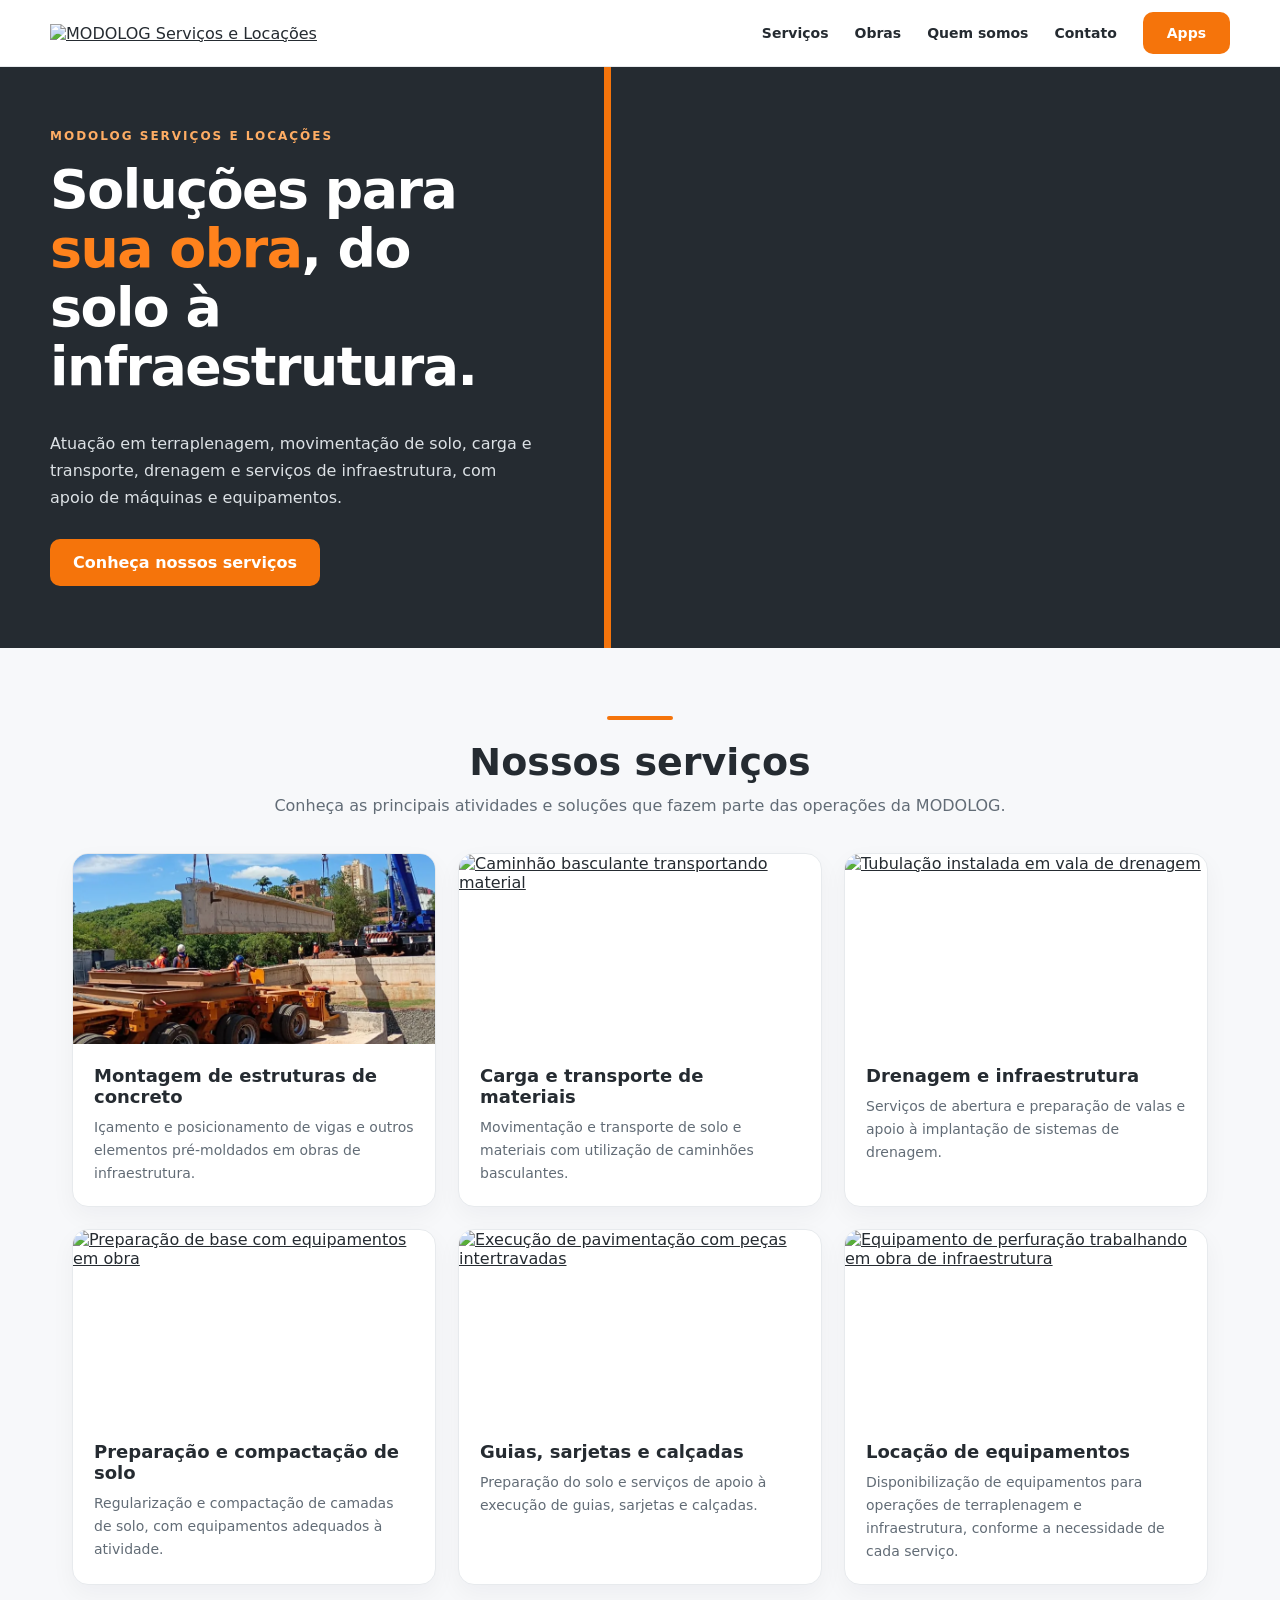
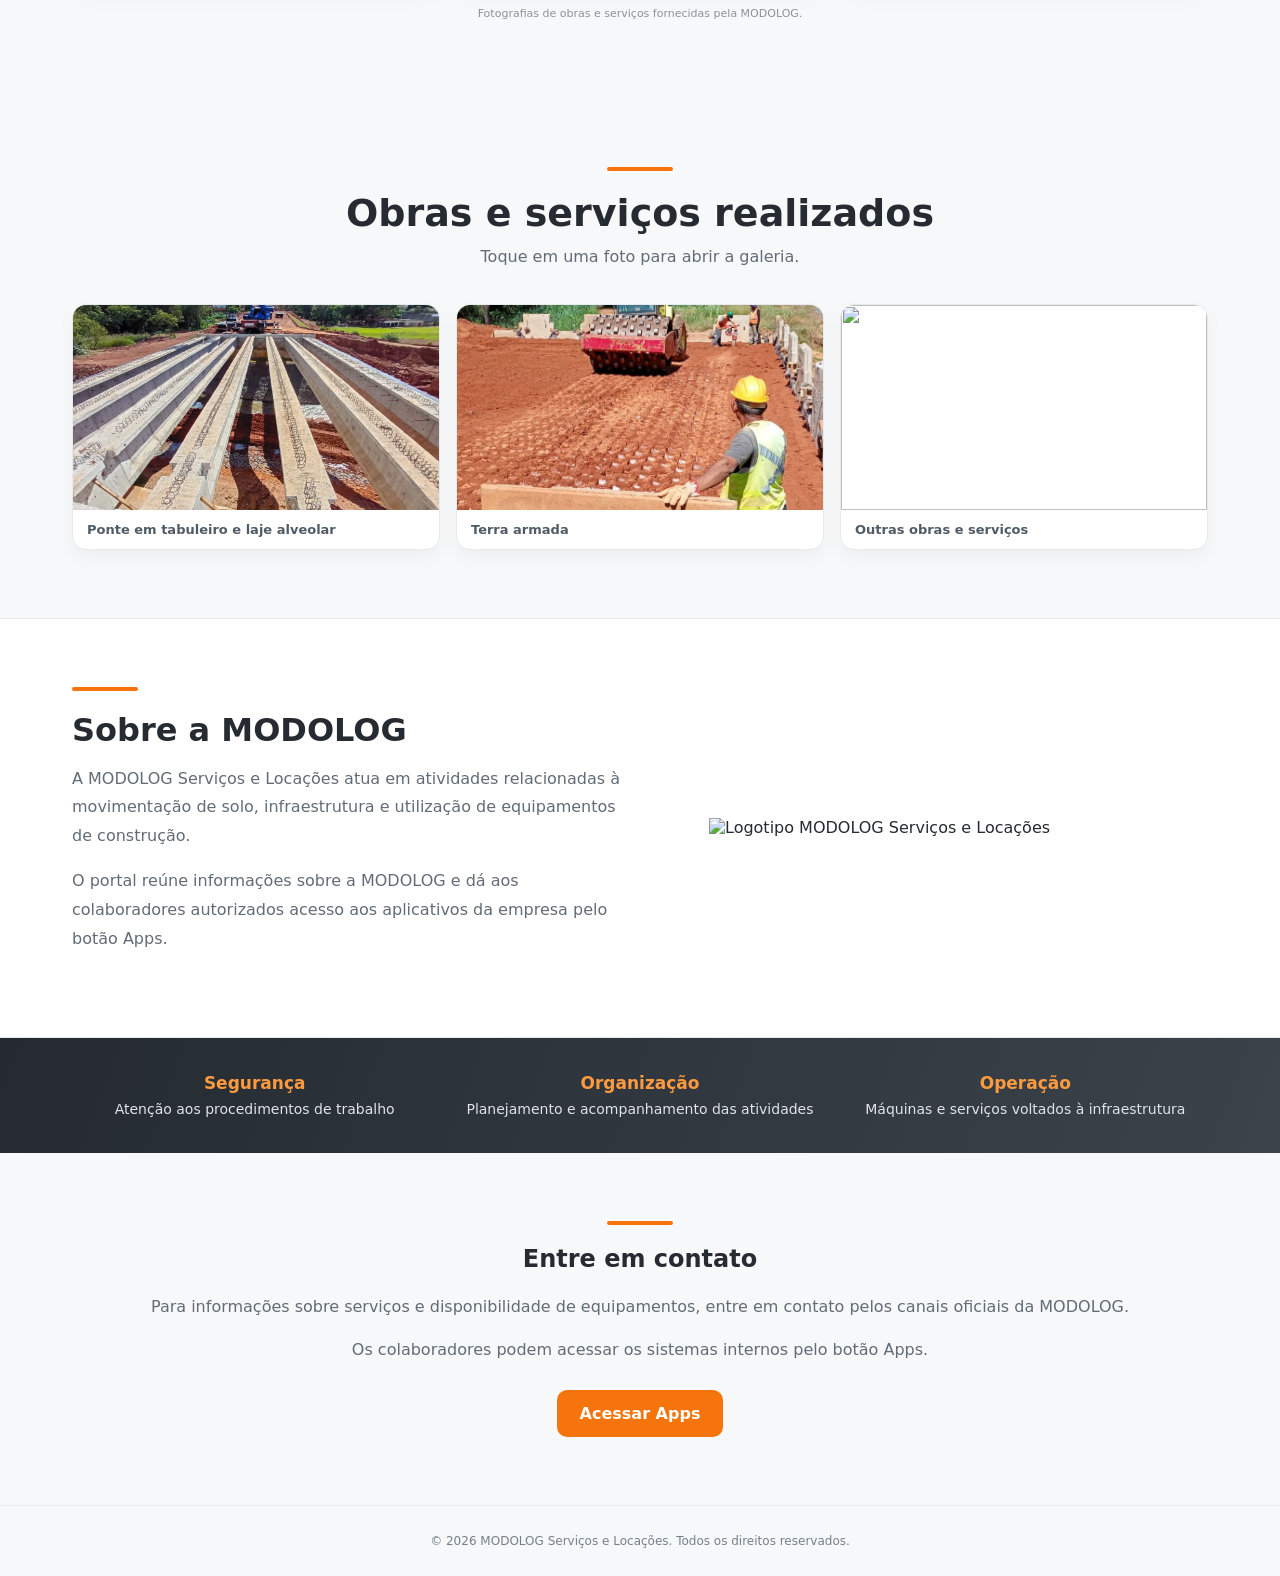
==== commit 94ae0ade: "Add files via upload" ====
--- a/index.html
+++ b/index.html
@@ -2,40 +2,17 @@
 <html lang="pt-BR"><head><meta charset="utf-8"><meta name="viewport" content="width=device-width,initial-scale=1"><meta name="robots" content="index,follow"><meta name="description" content="MODOLOG Serviços e Locações: terraplenagem, movimentação de solo, transporte de materiais, drenagem e locação de equipamentos."><title>MODOLOG | Serviços e Locações</title>
 <style>
 :root{--orange:#f5740b;--dark:#252b31;--gray:#626c76;--line:#e7eaed}*{box-sizing:border-box}html{scroll-behavior:smooth}body{margin:0;background:#f7f8fa;color:var(--dark);font-family:system-ui,-apple-system,'Segoe UI',Arial,sans-serif}a{color:inherit}nav{background:#fff;border-bottom:1px solid var(--line);padding:12px max(22px,calc((100vw - 1180px)/2));display:flex;align-items:center;justify-content:space-between;gap:20px;position:relative;z-index:2}.logo{display:block;width:clamp(175px,23vw,270px);height:auto}.navlinks{display:flex;gap:26px;align-items:center}.navlinks a{text-decoration:none;font-weight:700;font-size:14px}.navlinks a:hover{color:var(--orange)}.navlinks .apps{background:var(--orange);color:#fff;border-radius:10px;padding:13px 24px}.navlinks .apps:hover{background:#d75e00;color:white}.hero{background:var(--dark);color:white;overflow:hidden}.hero-grid{display:grid;grid-template-columns:1fr 1.12fr;min-height:440px}.hero-copy{padding:62px 5vw 62px max(24px,calc((100vw - 1180px)/2));display:flex;flex-direction:column;justify-content:center}.eyebrow{font-size:12px;letter-spacing:2px;text-transform:uppercase;font-weight:800;color:#ffad64}.hero h1{font-size:clamp(33px,4.2vw,57px);line-height:1.1;letter-spacing:-1.5px;margin:17px 0}.hero h1 em{color:#ff821c;font-style:normal}.hero p{font-size:16px;line-height:1.7;color:#dce1e5;max-width:530px}.hero-photo{position:relative;background:url('/assets/terraplenagem-destaque.webp') center/cover no-repeat;min-height:320px;border-left:7px solid var(--orange);overflow:hidden}.hero-video{display:block;width:100%;height:100%;position:absolute;inset:0;object-fit:cover;object-position:center}.cta{display:inline-block;align-self:flex-start;background:var(--orange);color:#fff;text-decoration:none;padding:14px 23px;border-radius:10px;font-weight:800;margin-top:12px}.section{max-width:1180px;margin:auto;padding:68px 22px}.section-head{text-align:center;margin-bottom:33px}.section-head h2{font-size:clamp(27px,3vw,38px);margin:0 0 9px}.section-head p{color:var(--gray);max-width:760px;margin:0 auto;line-height:1.65}.accent{width:66px;height:4px;background:var(--orange);border-radius:5px;margin:0 auto 20px}.cards{display:grid;grid-template-columns:repeat(3,minmax(0,1fr));gap:22px}.card{background:#fff;border-radius:16px;overflow:hidden;border:1px solid var(--line);box-shadow:0 9px 25px #18212a0b}.card img{display:block;width:100%;height:190px;object-fit:cover}.card-content{padding:21px}.card h3{font-size:18px;margin:0 0 9px}.card p{font-size:14px;line-height:1.65;color:var(--gray);margin:0}.about{background:#fff;border-top:1px solid var(--line);border-bottom:1px solid var(--line)}.about-grid{display:grid;grid-template-columns:1fr 1fr;gap:40px;align-items:center}.about h2{font-size:32px;margin:0 0 15px}.about p{line-height:1.8;color:var(--gray)}.about-logo{width:100%;max-width:450px;display:block;margin:auto}.values{background:linear-gradient(110deg,#242a30,#3b434b);color:white}.values .section{padding-top:35px;padding-bottom:35px}.value-grid{display:grid;grid-template-columns:repeat(3,1fr);gap:20px;text-align:center}.value-grid strong{display:block;font-size:17px;color:#ff9b3e;margin-bottom:6px}.value-grid span{font-size:14px;color:#e1e4e7}.contact{text-align:center}.contact p{color:var(--gray);line-height:1.7}.contact .cta{margin:10px auto 0}.foot{text-align:center;color:#75808b;font-size:12px;padding:28px 18px;border-top:1px solid var(--line)}.gallery{display:grid;grid-template-columns:repeat(3,minmax(0,1fr));gap:16px}.gallery figure{margin:0;background:white;border:1px solid var(--line);border-radius:14px;overflow:hidden;box-shadow:0 8px 18px #18212a0a}.gallery img{display:block;width:100%;height:205px;object-fit:cover}.gallery figcaption{font-size:13px;color:#515b65;padding:12px 14px;font-weight:650}.disclaimer{font-size:11px;color:#89929b;text-align:center;margin-top:22px}@media(max-width:850px){.hero-grid{grid-template-columns:1fr}.hero-copy{padding:50px 24px}.hero-photo{min-height:300px;border-left:0;border-top:5px solid var(--orange)}.cards{grid-template-columns:repeat(2,minmax(0,1fr))}.gallery{grid-template-columns:repeat(2,minmax(0,1fr))}.about-grid{grid-template-columns:1fr}.navlinks{gap:13px}}@media(max-width:560px){nav{padding:11px 15px}.logo{width:155px}.navlinks a:not(.apps){display:none}.navlinks .apps{padding:11px 18px}.cards{grid-template-columns:1fr}.gallery{grid-template-columns:1fr}.card img{height:210px}.section{padding:45px 17px}.value-grid{grid-template-columns:1fr;gap:23px}.hero h1{letter-spacing:-.5px}}
-</style></head><body>
+</style><style>.galeria-link{display:block}.galeria-link:focus-visible{outline:3px solid #a74600;outline-offset:-4px}.galeria-link:hover img{filter:brightness(.92)}</style></head><body>
 <nav><a href="/" aria-label="MODOLOG - Início"><img class="logo" src="/assets/modolog-logo.webp" alt="MODOLOG Serviços e Locações"></a><div class="navlinks"><a href="#servicos">Serviços</a><a href="#obras">Obras</a><a href="#sobre">Quem somos</a><a href="#contato">Contato</a><a class="apps" href="/login.html">Apps</a></div></nav>
 <header class="hero"><div class="hero-grid"><div class="hero-copy"><div class="eyebrow">MODOLOG Serviços e Locações</div><h1>Soluções para <em>sua obra</em>, do solo à infraestrutura.</h1><p>Atuação em terraplenagem, movimentação de solo, carga e transporte, drenagem e serviços de infraestrutura, com apoio de máquinas e equipamentos.</p><a class="cta" href="#servicos">Conheça nossos serviços</a></div><div class="hero-photo" aria-label="Vídeo de obras da MODOLOG"><video class="hero-video" autoplay muted loop playsinline preload="metadata" poster="/assets/terraplenagem-destaque.webp" aria-label="Vídeo de obras da MODOLOG em reprodução contínua"><source src="/assets/modolog-obras-banner.mp4" type="video/mp4"></video></div></div></header>
 <main><section class="section" id="servicos"><div class="section-head"><div class="accent"></div><h2>Nossos serviços</h2><p>Conheça as principais atividades e soluções que fazem parte das operações da MODOLOG.</p></div><div class="cards">
-<article class="card"><img loading="lazy" src="/assets/ponte-tabuleiro-laje-alveolar/obra-estrutura-04.webp" alt="Içamento de viga de concreto com guindaste" style="object-position:center 62%"><div class="card-content"><h3>Montagem de estruturas de concreto</h3><p>Içamento e posicionamento de vigas e outros elementos pré-moldados em obras de infraestrutura.</p></div></article>
-<article class="card"><img loading="lazy" src="/assets/servico-2.webp" alt="Caminhão basculante transportando material"><div class="card-content"><h3>Carga e transporte de materiais</h3><p>Movimentação e transporte de solo e materiais com utilização de caminhões basculantes.</p></div></article>
-<article class="card"><img loading="lazy" src="/assets/servico-3.webp" alt="Tubulação instalada em vala de drenagem"><div class="card-content"><h3>Drenagem e infraestrutura</h3><p>Serviços de abertura e preparação de valas e apoio à implantação de sistemas de drenagem.</p></div></article>
-<article class="card"><img loading="lazy" src="/assets/servico-4.webp" alt="Preparação de base com equipamentos em obra"><div class="card-content"><h3>Preparação e compactação de solo</h3><p>Regularização e compactação de camadas de solo, com equipamentos adequados à atividade.</p></div></article>
-<article class="card"><img loading="lazy" src="/assets/servico-5.webp" alt="Execução de pavimentação com peças intertravadas"><div class="card-content"><h3>Guias, sarjetas e calçadas</h3><p>Preparação do solo e serviços de apoio à execução de guias, sarjetas e calçadas.</p></div></article>
-<article class="card"><img loading="lazy" src="/assets/servico-6.webp" alt="Equipamento de perfuração trabalhando em obra de infraestrutura"><div class="card-content"><h3>Locação de equipamentos</h3><p>Disponibilização de equipamentos para operações de terraplenagem e infraestrutura, conforme a necessidade de cada serviço.</p></div></article>
+<article class="card"><a class="galeria-link" href="/galerias/ponte-tabuleiro-laje-alveolar.html" aria-label="Ver fotos de Ponte em tabuleiro e laje alveolar"><img loading="lazy" src="/assets/ponte-tabuleiro-laje-alveolar/obra-estrutura-04.webp" alt="Içamento de viga de concreto com guindaste" style="object-position:center 62%"></a><div class="card-content"><h3>Montagem de estruturas de concreto</h3><p>Içamento e posicionamento de vigas e outros elementos pré-moldados em obras de infraestrutura.</p></div></article>
+<article class="card"><a class="galeria-link" href="/galerias/carga-e-transporte.html" aria-label="Ver fotos de Carga e transporte de materiais"><img loading="lazy" src="/assets/servico-2.webp" alt="Caminhão basculante transportando material"></a><div class="card-content"><h3>Carga e transporte de materiais</h3><p>Movimentação e transporte de solo e materiais com utilização de caminhões basculantes.</p></div></article>
+<article class="card"><a class="galeria-link" href="/galerias/drenagem.html" aria-label="Ver fotos de Drenagem e infraestrutura"><img loading="lazy" src="/assets/servico-3.webp" alt="Tubulação instalada em vala de drenagem"></a><div class="card-content"><h3>Drenagem e infraestrutura</h3><p>Serviços de abertura e preparação de valas e apoio à implantação de sistemas de drenagem.</p></div></article>
+<article class="card"><a class="galeria-link" href="/galerias/preparacao-de-solo.html" aria-label="Ver fotos de Preparação e compactação de solo"><img loading="lazy" src="/assets/servico-4.webp" alt="Preparação de base com equipamentos em obra"></a><div class="card-content"><h3>Preparação e compactação de solo</h3><p>Regularização e compactação de camadas de solo, com equipamentos adequados à atividade.</p></div></article>
+<article class="card"><a class="galeria-link" href="/galerias/guias-sarjetas-calcadas.html" aria-label="Ver fotos de Guias, sarjetas e calçadas"><img loading="lazy" src="/assets/servico-5.webp" alt="Execução de pavimentação com peças intertravadas"></a><div class="card-content"><h3>Guias, sarjetas e calçadas</h3><p>Preparação do solo e serviços de apoio à execução de guias, sarjetas e calçadas.</p></div></article>
+<article class="card"><a class="galeria-link" href="/galerias/equipamentos.html" aria-label="Ver fotos de Equipamentos em operação"><img loading="lazy" src="/assets/servico-6.webp" alt="Equipamento de perfuração trabalhando em obra de infraestrutura"></a><div class="card-content"><h3>Locação de equipamentos</h3><p>Disponibilização de equipamentos para operações de terraplenagem e infraestrutura, conforme a necessidade de cada serviço.</p></div></article>
 </div><p class="disclaimer">Fotografias de obras e serviços fornecidas pela MODOLOG.</p></section>
-<section class="section" id="obras"><div class="section-head"><div class="accent"></div><h2>Obras e serviços realizados</h2><p>Registros fotográficos de atividades de campo, equipamentos e infraestrutura.</p></div><div class="gallery"><figure><img loading="lazy" src="/assets/obra-real-01.webp" alt="Preparação de base e movimentação de material"><figcaption>Preparação de base e movimentação de material</figcaption></figure><figure><img loading="lazy" src="/assets/obra-real-02.webp" alt="Escavação e carga de solo"><figcaption>Escavação e carga de solo</figcaption></figure><figure><img loading="lazy" src="/assets/obra-real-03.webp" alt="Serviços de drenagem"><figcaption>Serviços de drenagem</figcaption></figure><figure><img loading="lazy" src="/assets/obra-real-04.webp" alt="Perfuração e trabalhos de infraestrutura"><figcaption>Perfuração e trabalhos de infraestrutura</figcaption></figure><figure><img loading="lazy" src="/assets/obra-real-05.webp" alt="Execução de sarjetas"><figcaption>Execução de sarjetas</figcaption></figure><figure><img loading="lazy" src="/assets/obra-real-06.webp" alt="Preparação de base para pavimentação"><figcaption>Preparação de base para pavimentação</figcaption></figure><figure><img loading="lazy" src="/assets/obra-real-07.webp" alt="Execução de calçadas"><figcaption>Execução de calçadas</figcaption></figure><figure><img loading="lazy" src="/assets/obra-real-08.webp" alt="Pavimentação com peças intertravadas"><figcaption>Pavimentação com peças intertravadas</figcaption></figure><figure><img loading="lazy" src="/assets/obra-real-09.webp" alt="Vista geral de obra de infraestrutura"><figcaption>Vista geral de obra de infraestrutura</figcaption></figure><figure><img loading="lazy" src="/assets/obra-real-10.webp" alt="Preparação de área junto à via com trabalhadores e ferramentas"><figcaption>Preparação de área e acabamento junto à via</figcaption></figure><figure><img loading="lazy" src="/assets/obra-real-11.webp" alt="Via com pavimento intertravado e guias executadas"><figcaption>Pavimentação intertravada e guias</figcaption></figure><figure><img loading="lazy" src="/assets/obra-real-12.webp" alt="Praça com fontes iluminadas ao entardecer"><figcaption>Infraestrutura urbana e espaço público</figcaption></figure></div>
-<h3 style="margin:2rem 0 1rem">PONTE EM TABULEIRO E LAJE ALVEOLAR</h3>
-<div class="gallery">
-<figure><img loading="lazy" decoding="async" src="/assets/ponte-tabuleiro-laje-alveolar/obra-estrutura-01.webp" alt="Guindaste mobilizado junto ao encontro de concreto, à margem do canal."><figcaption>Guindaste mobilizado junto ao encontro de concreto, à margem do canal.</figcaption></figure>
-<figure><img loading="lazy" decoding="async" src="/assets/ponte-tabuleiro-laje-alveolar/obra-estrutura-02.webp" alt="Dois guindastes posicionados para movimentação de uma viga de concreto."><figcaption>Dois guindastes posicionados para movimentação de uma viga de concreto.</figcaption></figure>
-<figure><img loading="lazy" decoding="async" src="/assets/ponte-tabuleiro-laje-alveolar/obra-estrutura-03.webp" alt="Viga de concreto posicionada entre os apoios sobre o canal."><figcaption>Viga de concreto posicionada entre os apoios sobre o canal.</figcaption></figure>
-<figure><img loading="lazy" decoding="async" src="/assets/ponte-tabuleiro-laje-alveolar/obra-estrutura-04.webp" alt="Içamento de viga de concreto a partir da carreta de transporte."><figcaption>Içamento de viga de concreto a partir da carreta de transporte.</figcaption></figure>
-<figure><img loading="lazy" decoding="async" src="/assets/ponte-tabuleiro-laje-alveolar/obra-estrutura-05.webp" alt="Posicionamento de viga com guindaste ao lado das vigas já montadas."><figcaption>Posicionamento de viga com guindaste ao lado das vigas já montadas.</figcaption></figure>
-<figure><img loading="lazy" decoding="async" src="/assets/ponte-tabuleiro-laje-alveolar/obra-estrutura-06.webp" alt="Vista geral das vigas longitudinais montadas sobre o canal."><figcaption>Vista geral das vigas longitudinais montadas sobre o canal.</figcaption></figure>
-<figure><img loading="lazy" decoding="async" src="/assets/ponte-tabuleiro-laje-alveolar/obra-estrutura-07.webp" alt="Preparação para içar a viga apoiada na carreta, com a equipe em campo."><figcaption>Preparação para içar a viga apoiada na carreta, com a equipe em campo.</figcaption></figure>
-<figure><img loading="lazy" decoding="async" src="/assets/ponte-tabuleiro-laje-alveolar/obra-estrutura-08.webp" alt="Detalhe das armaduras, da fôrma e dos elementos cilíndricos antes da concretagem."><figcaption>Detalhe das armaduras, da fôrma e dos elementos cilíndricos antes da concretagem.</figcaption></figure>
-<figure><img loading="lazy" decoding="async" src="/assets/ponte-tabuleiro-laje-alveolar/obra-estrutura-09.webp" alt="Peça de concreto ainda na fôrma, após o lançamento do concreto."><figcaption>Peça de concreto ainda na fôrma, após o lançamento do concreto.</figcaption></figure>
-<figure><img loading="lazy" decoding="async" src="/assets/ponte-tabuleiro-laje-alveolar/obra-estrutura-10.webp" alt="Caminhão com guindaste articulado junto às vigas já instaladas."><figcaption>Caminhão com guindaste articulado junto às vigas já instaladas.</figcaption></figure>
-<figure><img loading="lazy" decoding="async" src="/assets/ponte-tabuleiro-laje-alveolar/obra-estrutura-11.webp" alt="Movimentação de peça com guindaste articulado sobre a estrutura."><figcaption>Movimentação de peça com guindaste articulado sobre a estrutura.</figcaption></figure>
-<figure><img loading="lazy" decoding="async" src="/assets/ponte-tabuleiro-laje-alveolar/obra-estrutura-12.webp" alt="Armaduras e fôrma preparadas para concretagem, com caminhão-betoneira junto à frente de obra."><figcaption>Armaduras e fôrma preparadas para concretagem, com caminhão-betoneira junto à frente de obra.</figcaption></figure>
-</div>
-<h3 style="margin:2rem 0 1rem">TERRA ARMADA</h3>
-<div class="gallery">
-<figure><img loading="lazy" decoding="async" src="/assets/terra-armada/obra-estrutura-13.webp" alt="Compactação do aterro com rolo pé de carneiro junto aos painéis de contenção."><figcaption>Compactação do aterro com rolo pé de carneiro junto aos painéis de contenção.</figcaption></figure>
-<figure><img loading="lazy" decoding="async" src="/assets/terra-armada/obra-estrutura-14.webp" alt="Movimentação de solo com escavadeira junto ao aterro reforçado e aos painéis de concreto."><figcaption>Movimentação de solo com escavadeira junto ao aterro reforçado e aos painéis de concreto.</figcaption></figure>
-<figure><img loading="lazy" decoding="async" src="/assets/terra-armada/obra-estrutura-15.webp" alt="Equipe posicionando tiras de reforço do solo junto aos painéis de contenção."><figcaption>Equipe posicionando tiras de reforço do solo junto aos painéis de contenção.</figcaption></figure>
-<figure><img loading="lazy" decoding="async" src="/assets/terra-armada/obra-estrutura-16.webp" alt="Distribuição das tiras de reforço sobre a camada de aterro, atrás dos painéis de concreto."><figcaption>Distribuição das tiras de reforço sobre a camada de aterro, atrás dos painéis de concreto.</figcaption></figure>
-</div>
-</section><section class="about" id="sobre"><div class="section about-grid"><div><div class="accent" style="margin-left:0"></div><h2>Sobre a MODOLOG</h2><p>A MODOLOG Serviços e Locações atua em atividades relacionadas à movimentação de solo, infraestrutura e utilização de equipamentos de construção.</p><p>O portal reúne informações sobre a MODOLOG e dá aos colaboradores autorizados acesso aos aplicativos da empresa pelo botão Apps.</p></div><img class="about-logo" src="/assets/modolog-logo.webp" alt="Logotipo MODOLOG Serviços e Locações" loading="lazy"></div></section>
+<section class="section" id="obras"><div class="section-head"><div class="accent"></div><h2>Obras e serviços realizados</h2><p>Toque em uma foto para abrir a galeria.</p></div><div class="gallery"><figure><a class="galeria-link" href="/galerias/ponte-tabuleiro-laje-alveolar.html" aria-label="Ver fotos de Ponte em tabuleiro e laje alveolar"><img loading="lazy" decoding="async" src="/assets/ponte-tabuleiro-laje-alveolar/obra-estrutura-06.webp" alt=""></a><figcaption>Ponte em tabuleiro e laje alveolar</figcaption></figure><figure><a class="galeria-link" href="/galerias/terra-armada.html" aria-label="Ver fotos de Terra armada"><img loading="lazy" decoding="async" src="/assets/terra-armada/obra-estrutura-13.webp" alt=""></a><figcaption>Terra armada</figcaption></figure><figure><a class="galeria-link" href="/galerias/outras-obras.html" aria-label="Ver fotos de Outras obras e serviços"><img loading="lazy" decoding="async" src="/assets/obra-real-09.webp" alt=""></a><figcaption>Outras obras e serviços</figcaption></figure></div></section><section class="about" id="sobre"><div class="section about-grid"><div><div class="accent" style="margin-left:0"></div><h2>Sobre a MODOLOG</h2><p>A MODOLOG Serviços e Locações atua em atividades relacionadas à movimentação de solo, infraestrutura e utilização de equipamentos de construção.</p><p>O portal reúne informações sobre a MODOLOG e dá aos colaboradores autorizados acesso aos aplicativos da empresa pelo botão Apps.</p></div><img class="about-logo" src="/assets/modolog-logo.webp" alt="Logotipo MODOLOG Serviços e Locações" loading="lazy"></div></section>
 <section class="values"><div class="section value-grid"><div><strong>Segurança</strong><span>Atenção aos procedimentos de trabalho</span></div><div><strong>Organização</strong><span>Planejamento e acompanhamento das atividades</span></div><div><strong>Operação</strong><span>Máquinas e serviços voltados à infraestrutura</span></div></div></section>
 <section class="section contact" id="contato"><div class="accent"></div><h2>Entre em contato</h2><p>Para informações sobre serviços e disponibilidade de equipamentos, entre em contato pelos canais oficiais da MODOLOG.</p><p>Os colaboradores podem acessar os sistemas internos pelo botão Apps.</p><a class="cta" href="/login.html">Acessar Apps</a></section></main><footer class="foot">© 2026 MODOLOG Serviços e Locações. Todos os direitos reservados.</footer></body></html>
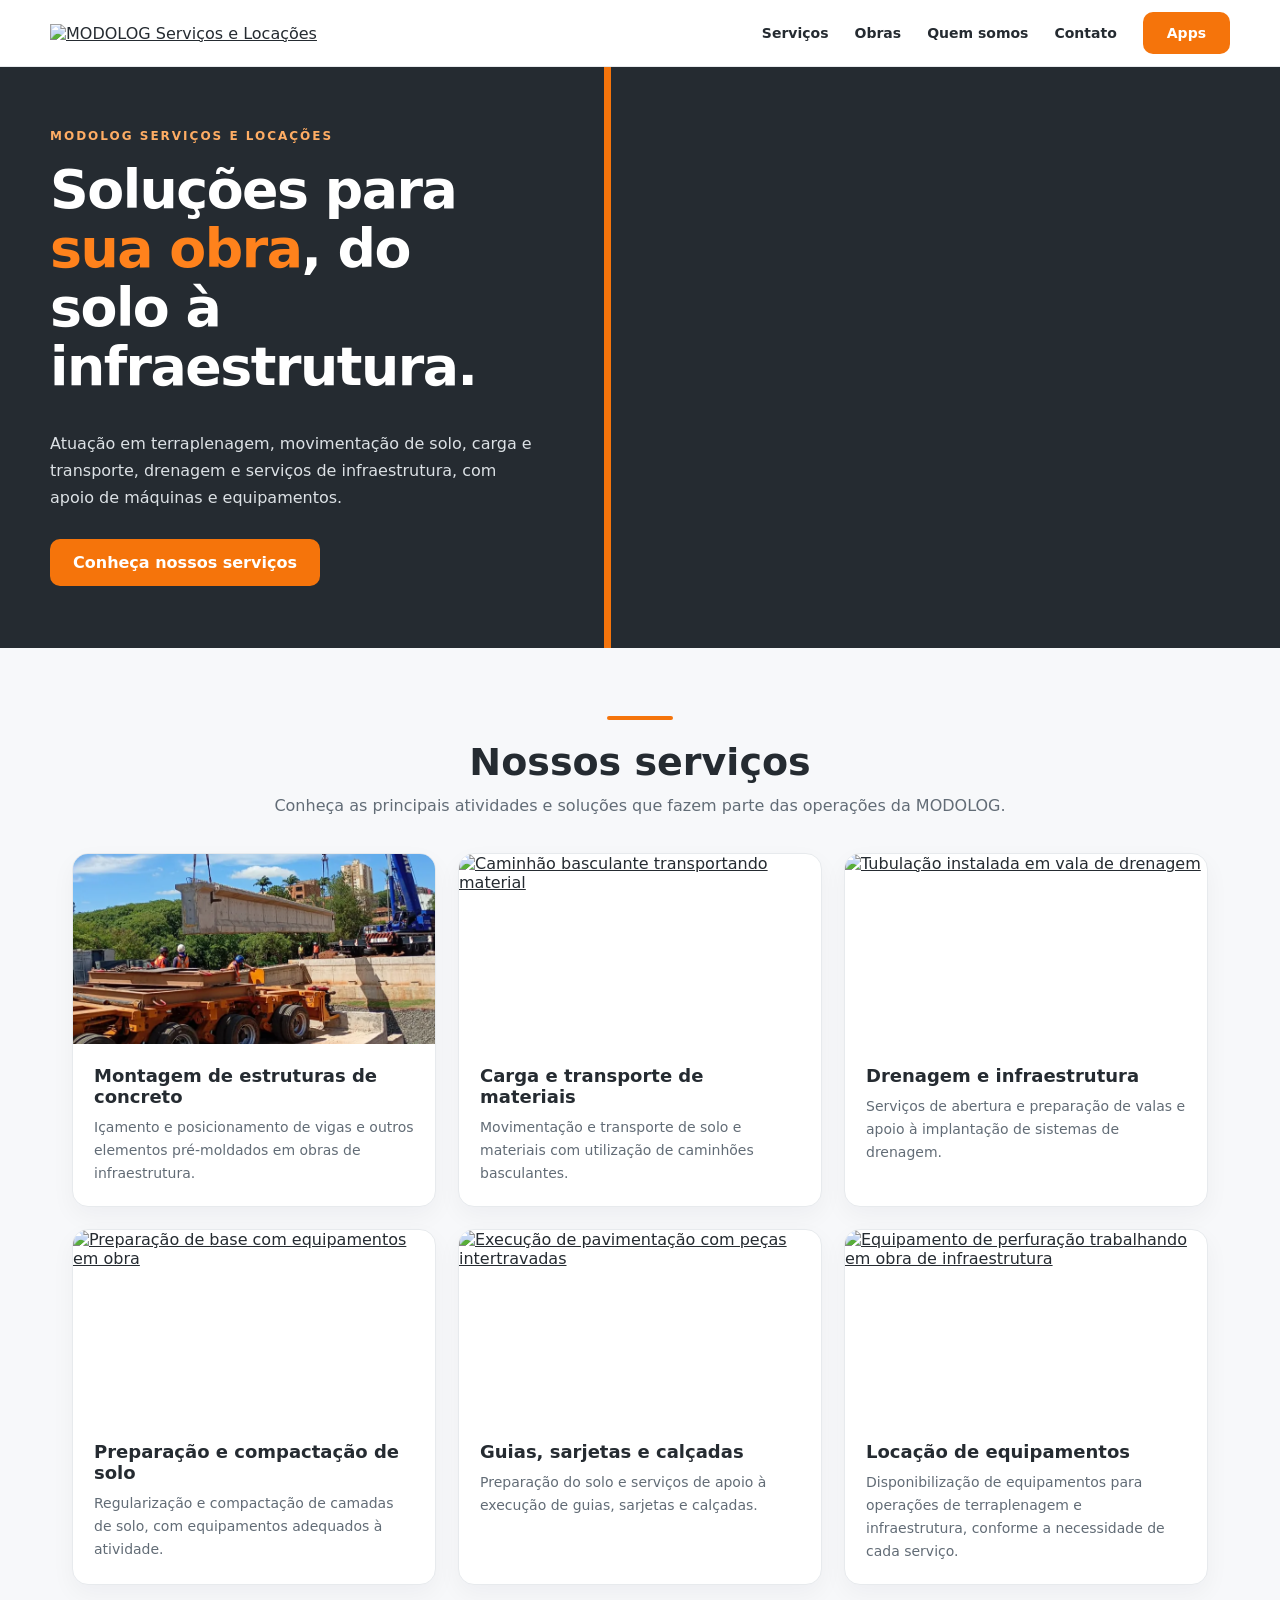
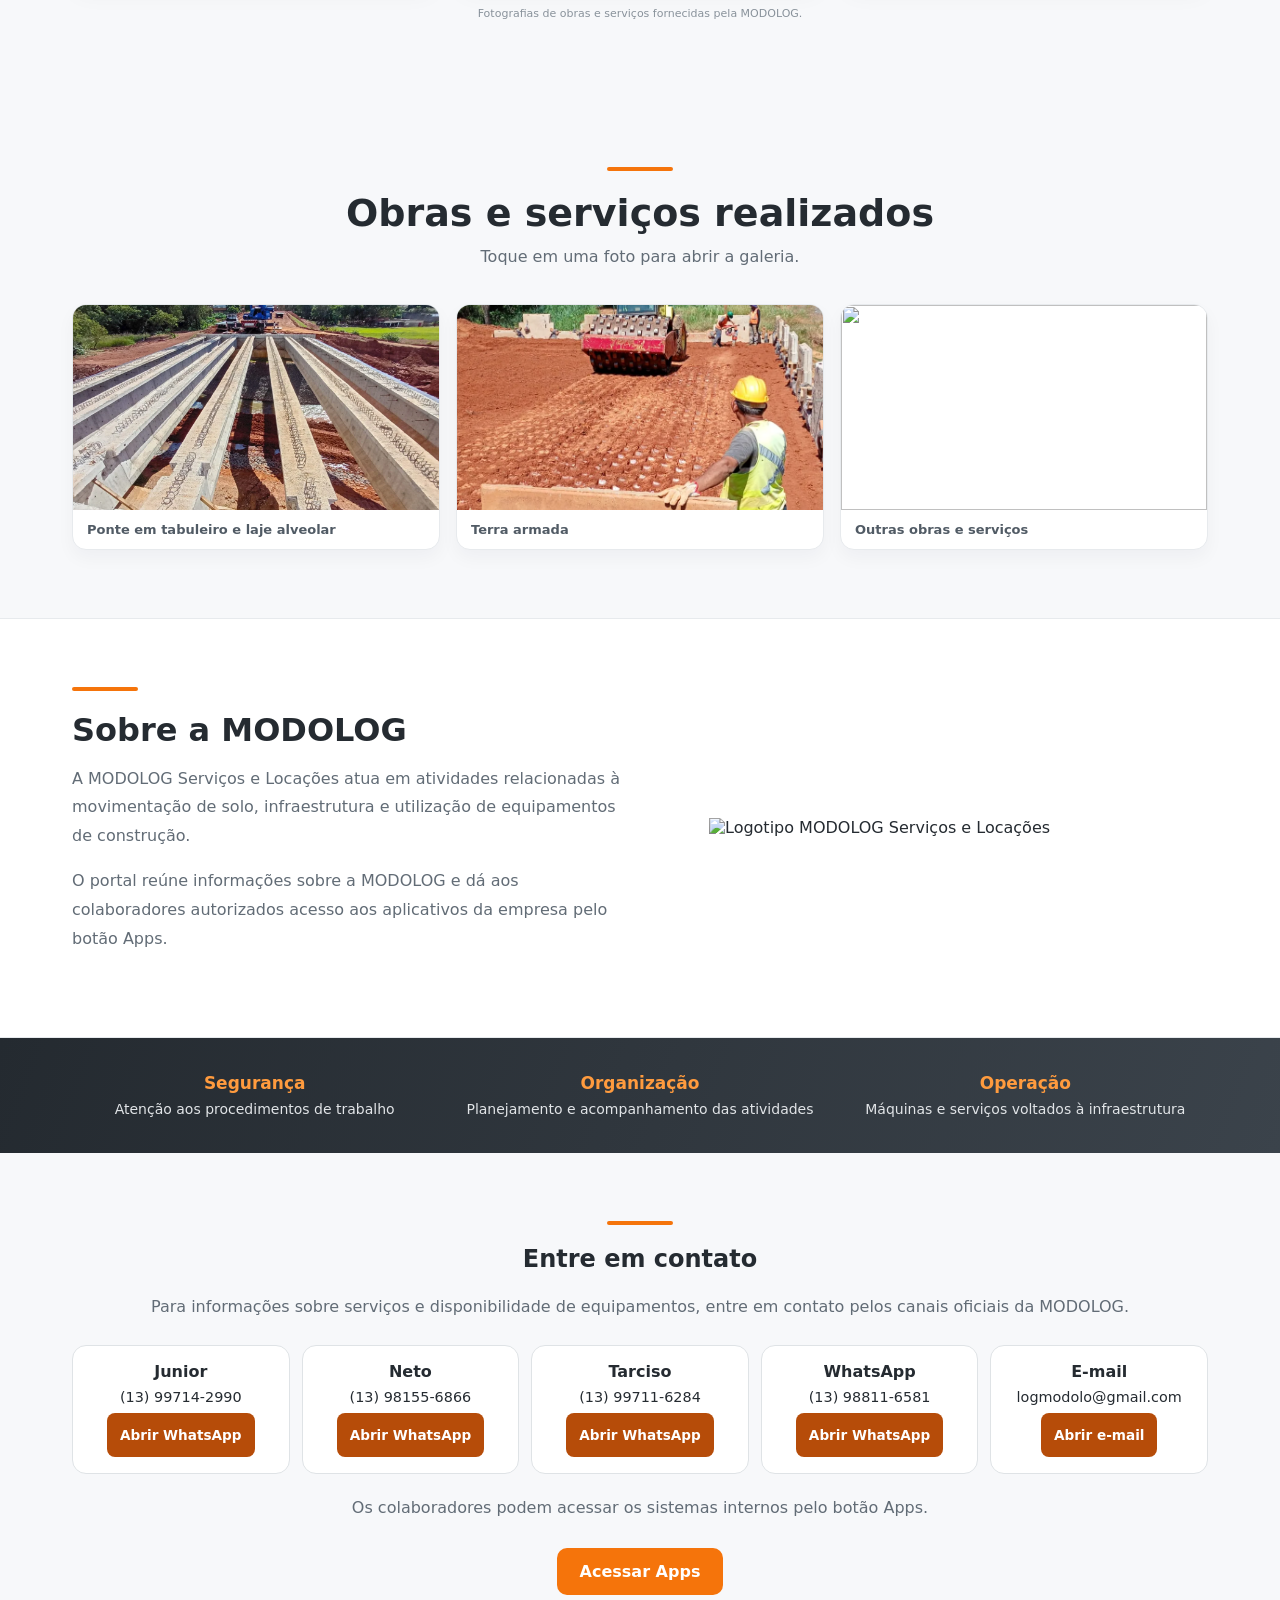
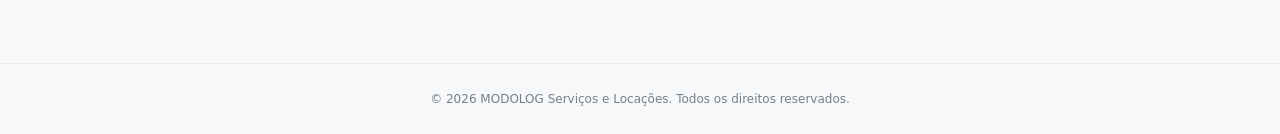
==== commit b1c9f120: "Add files via upload" ====
--- a/index.html
+++ b/index.html
@@ -2,7 +2,13 @@
 <html lang="pt-BR"><head><meta charset="utf-8"><meta name="viewport" content="width=device-width,initial-scale=1"><meta name="robots" content="index,follow"><meta name="description" content="MODOLOG Serviços e Locações: terraplenagem, movimentação de solo, transporte de materiais, drenagem e locação de equipamentos."><title>MODOLOG | Serviços e Locações</title>
 <style>
 :root{--orange:#f5740b;--dark:#252b31;--gray:#626c76;--line:#e7eaed}*{box-sizing:border-box}html{scroll-behavior:smooth}body{margin:0;background:#f7f8fa;color:var(--dark);font-family:system-ui,-apple-system,'Segoe UI',Arial,sans-serif}a{color:inherit}nav{background:#fff;border-bottom:1px solid var(--line);padding:12px max(22px,calc((100vw - 1180px)/2));display:flex;align-items:center;justify-content:space-between;gap:20px;position:relative;z-index:2}.logo{display:block;width:clamp(175px,23vw,270px);height:auto}.navlinks{display:flex;gap:26px;align-items:center}.navlinks a{text-decoration:none;font-weight:700;font-size:14px}.navlinks a:hover{color:var(--orange)}.navlinks .apps{background:var(--orange);color:#fff;border-radius:10px;padding:13px 24px}.navlinks .apps:hover{background:#d75e00;color:white}.hero{background:var(--dark);color:white;overflow:hidden}.hero-grid{display:grid;grid-template-columns:1fr 1.12fr;min-height:440px}.hero-copy{padding:62px 5vw 62px max(24px,calc((100vw - 1180px)/2));display:flex;flex-direction:column;justify-content:center}.eyebrow{font-size:12px;letter-spacing:2px;text-transform:uppercase;font-weight:800;color:#ffad64}.hero h1{font-size:clamp(33px,4.2vw,57px);line-height:1.1;letter-spacing:-1.5px;margin:17px 0}.hero h1 em{color:#ff821c;font-style:normal}.hero p{font-size:16px;line-height:1.7;color:#dce1e5;max-width:530px}.hero-photo{position:relative;background:url('/assets/terraplenagem-destaque.webp') center/cover no-repeat;min-height:320px;border-left:7px solid var(--orange);overflow:hidden}.hero-video{display:block;width:100%;height:100%;position:absolute;inset:0;object-fit:cover;object-position:center}.cta{display:inline-block;align-self:flex-start;background:var(--orange);color:#fff;text-decoration:none;padding:14px 23px;border-radius:10px;font-weight:800;margin-top:12px}.section{max-width:1180px;margin:auto;padding:68px 22px}.section-head{text-align:center;margin-bottom:33px}.section-head h2{font-size:clamp(27px,3vw,38px);margin:0 0 9px}.section-head p{color:var(--gray);max-width:760px;margin:0 auto;line-height:1.65}.accent{width:66px;height:4px;background:var(--orange);border-radius:5px;margin:0 auto 20px}.cards{display:grid;grid-template-columns:repeat(3,minmax(0,1fr));gap:22px}.card{background:#fff;border-radius:16px;overflow:hidden;border:1px solid var(--line);box-shadow:0 9px 25px #18212a0b}.card img{display:block;width:100%;height:190px;object-fit:cover}.card-content{padding:21px}.card h3{font-size:18px;margin:0 0 9px}.card p{font-size:14px;line-height:1.65;color:var(--gray);margin:0}.about{background:#fff;border-top:1px solid var(--line);border-bottom:1px solid var(--line)}.about-grid{display:grid;grid-template-columns:1fr 1fr;gap:40px;align-items:center}.about h2{font-size:32px;margin:0 0 15px}.about p{line-height:1.8;color:var(--gray)}.about-logo{width:100%;max-width:450px;display:block;margin:auto}.values{background:linear-gradient(110deg,#242a30,#3b434b);color:white}.values .section{padding-top:35px;padding-bottom:35px}.value-grid{display:grid;grid-template-columns:repeat(3,1fr);gap:20px;text-align:center}.value-grid strong{display:block;font-size:17px;color:#ff9b3e;margin-bottom:6px}.value-grid span{font-size:14px;color:#e1e4e7}.contact{text-align:center}.contact p{color:var(--gray);line-height:1.7}.contact .cta{margin:10px auto 0}.foot{text-align:center;color:#75808b;font-size:12px;padding:28px 18px;border-top:1px solid var(--line)}.gallery{display:grid;grid-template-columns:repeat(3,minmax(0,1fr));gap:16px}.gallery figure{margin:0;background:white;border:1px solid var(--line);border-radius:14px;overflow:hidden;box-shadow:0 8px 18px #18212a0a}.gallery img{display:block;width:100%;height:205px;object-fit:cover}.gallery figcaption{font-size:13px;color:#515b65;padding:12px 14px;font-weight:650}.disclaimer{font-size:11px;color:#89929b;text-align:center;margin-top:22px}@media(max-width:850px){.hero-grid{grid-template-columns:1fr}.hero-copy{padding:50px 24px}.hero-photo{min-height:300px;border-left:0;border-top:5px solid var(--orange)}.cards{grid-template-columns:repeat(2,minmax(0,1fr))}.gallery{grid-template-columns:repeat(2,minmax(0,1fr))}.about-grid{grid-template-columns:1fr}.navlinks{gap:13px}}@media(max-width:560px){nav{padding:11px 15px}.logo{width:155px}.navlinks a:not(.apps){display:none}.navlinks .apps{padding:11px 18px}.cards{grid-template-columns:1fr}.gallery{grid-template-columns:1fr}.card img{height:210px}.section{padding:45px 17px}.value-grid{grid-template-columns:1fr;gap:23px}.hero h1{letter-spacing:-.5px}}
-</style><style>.galeria-link{display:block}.galeria-link:focus-visible{outline:3px solid #a74600;outline-offset:-4px}.galeria-link:hover img{filter:brightness(.92)}</style></head><body>
+</style><style>.galeria-link{display:block}.galeria-link:focus-visible{outline:3px solid #a74600;outline-offset:-4px}.galeria-link:hover img{filter:brightness(.92)}</style><style>
+.contact-channels{list-style:none;margin:25px auto 20px;padding:0;display:grid;grid-template-columns:repeat(auto-fit,minmax(min(100%,180px),1fr));gap:12px}
+.contact-channel{min-width:0;display:flex;flex-direction:column;align-items:center;gap:8px;background:#fff;border:1px solid #dfe3e6;border-radius:14px;padding:16px 10px}
+.contact-channel span{font-size:.9rem;overflow-wrap:anywhere}
+.contact-action{display:inline-flex;justify-content:center;align-items:center;min-height:44px;margin-top:auto;padding:8px 13px;border-radius:8px;background:#b64c09;color:#fff;text-decoration:none;font-weight:700;font-size:.85rem}
+.contact-action:hover{background:#943d08}.contact-action:focus-visible{outline:3px solid #252d35;outline-offset:3px}
+</style></head><body>
 <nav><a href="/" aria-label="MODOLOG - Início"><img class="logo" src="/assets/modolog-logo.webp" alt="MODOLOG Serviços e Locações"></a><div class="navlinks"><a href="#servicos">Serviços</a><a href="#obras">Obras</a><a href="#sobre">Quem somos</a><a href="#contato">Contato</a><a class="apps" href="/login.html">Apps</a></div></nav>
 <header class="hero"><div class="hero-grid"><div class="hero-copy"><div class="eyebrow">MODOLOG Serviços e Locações</div><h1>Soluções para <em>sua obra</em>, do solo à infraestrutura.</h1><p>Atuação em terraplenagem, movimentação de solo, carga e transporte, drenagem e serviços de infraestrutura, com apoio de máquinas e equipamentos.</p><a class="cta" href="#servicos">Conheça nossos serviços</a></div><div class="hero-photo" aria-label="Vídeo de obras da MODOLOG"><video class="hero-video" autoplay muted loop playsinline preload="metadata" poster="/assets/terraplenagem-destaque.webp" aria-label="Vídeo de obras da MODOLOG em reprodução contínua"><source src="/assets/modolog-obras-banner.mp4" type="video/mp4"></video></div></div></header>
 <main><section class="section" id="servicos"><div class="section-head"><div class="accent"></div><h2>Nossos serviços</h2><p>Conheça as principais atividades e soluções que fazem parte das operações da MODOLOG.</p></div><div class="cards">
@@ -15,4 +21,10 @@
 </div><p class="disclaimer">Fotografias de obras e serviços fornecidas pela MODOLOG.</p></section>
 <section class="section" id="obras"><div class="section-head"><div class="accent"></div><h2>Obras e serviços realizados</h2><p>Toque em uma foto para abrir a galeria.</p></div><div class="gallery"><figure><a class="galeria-link" href="/galerias/ponte-tabuleiro-laje-alveolar.html" aria-label="Ver fotos de Ponte em tabuleiro e laje alveolar"><img loading="lazy" decoding="async" src="/assets/ponte-tabuleiro-laje-alveolar/obra-estrutura-06.webp" alt=""></a><figcaption>Ponte em tabuleiro e laje alveolar</figcaption></figure><figure><a class="galeria-link" href="/galerias/terra-armada.html" aria-label="Ver fotos de Terra armada"><img loading="lazy" decoding="async" src="/assets/terra-armada/obra-estrutura-13.webp" alt=""></a><figcaption>Terra armada</figcaption></figure><figure><a class="galeria-link" href="/galerias/outras-obras.html" aria-label="Ver fotos de Outras obras e serviços"><img loading="lazy" decoding="async" src="/assets/obra-real-09.webp" alt=""></a><figcaption>Outras obras e serviços</figcaption></figure></div></section><section class="about" id="sobre"><div class="section about-grid"><div><div class="accent" style="margin-left:0"></div><h2>Sobre a MODOLOG</h2><p>A MODOLOG Serviços e Locações atua em atividades relacionadas à movimentação de solo, infraestrutura e utilização de equipamentos de construção.</p><p>O portal reúne informações sobre a MODOLOG e dá aos colaboradores autorizados acesso aos aplicativos da empresa pelo botão Apps.</p></div><img class="about-logo" src="/assets/modolog-logo.webp" alt="Logotipo MODOLOG Serviços e Locações" loading="lazy"></div></section>
 <section class="values"><div class="section value-grid"><div><strong>Segurança</strong><span>Atenção aos procedimentos de trabalho</span></div><div><strong>Organização</strong><span>Planejamento e acompanhamento das atividades</span></div><div><strong>Operação</strong><span>Máquinas e serviços voltados à infraestrutura</span></div></div></section>
-<section class="section contact" id="contato"><div class="accent"></div><h2>Entre em contato</h2><p>Para informações sobre serviços e disponibilidade de equipamentos, entre em contato pelos canais oficiais da MODOLOG.</p><p>Os colaboradores podem acessar os sistemas internos pelo botão Apps.</p><a class="cta" href="/login.html">Acessar Apps</a></section></main><footer class="foot">© 2026 MODOLOG Serviços e Locações. Todos os direitos reservados.</footer></body></html>+<section class="section contact" id="contato"><div class="accent"></div><h2>Entre em contato</h2><p>Para informações sobre serviços e disponibilidade de equipamentos, entre em contato pelos canais oficiais da MODOLOG.</p><ul class="contact-channels" aria-label="Canais de contato">
+<li class="contact-channel"><strong>Junior</strong><span>(13) 99714-2990</span><a class="contact-action" href="https://wa.me/5513997142990" aria-label="Abrir WhatsApp para (13) 99714-2990">Abrir WhatsApp</a></li>
+<li class="contact-channel"><strong>Neto</strong><span>(13) 98155-6866</span><a class="contact-action" href="https://wa.me/5513981556866" aria-label="Abrir WhatsApp para (13) 98155-6866">Abrir WhatsApp</a></li>
+<li class="contact-channel"><strong>Tarciso</strong><span>(13) 99711-6284</span><a class="contact-action" href="https://wa.me/5513997116284" aria-label="Abrir WhatsApp para (13) 99711-6284">Abrir WhatsApp</a></li>
+<li class="contact-channel"><strong>WhatsApp</strong><span>(13) 98811-6581</span><a class="contact-action" href="https://wa.me/5513988116581" aria-label="Abrir WhatsApp para (13) 98811-6581">Abrir WhatsApp</a></li>
+<li class="contact-channel"><strong>E-mail</strong><span>logmodolo@gmail.com</span><a class="contact-action" href="mailto:logmodolo@gmail.com">Abrir e-mail</a></li>
+</ul><p>Os colaboradores podem acessar os sistemas internos pelo botão Apps.</p><a class="cta" href="/login.html">Acessar Apps</a></section></main><footer class="foot">© 2026 MODOLOG Serviços e Locações. Todos os direitos reservados.</footer></body></html>
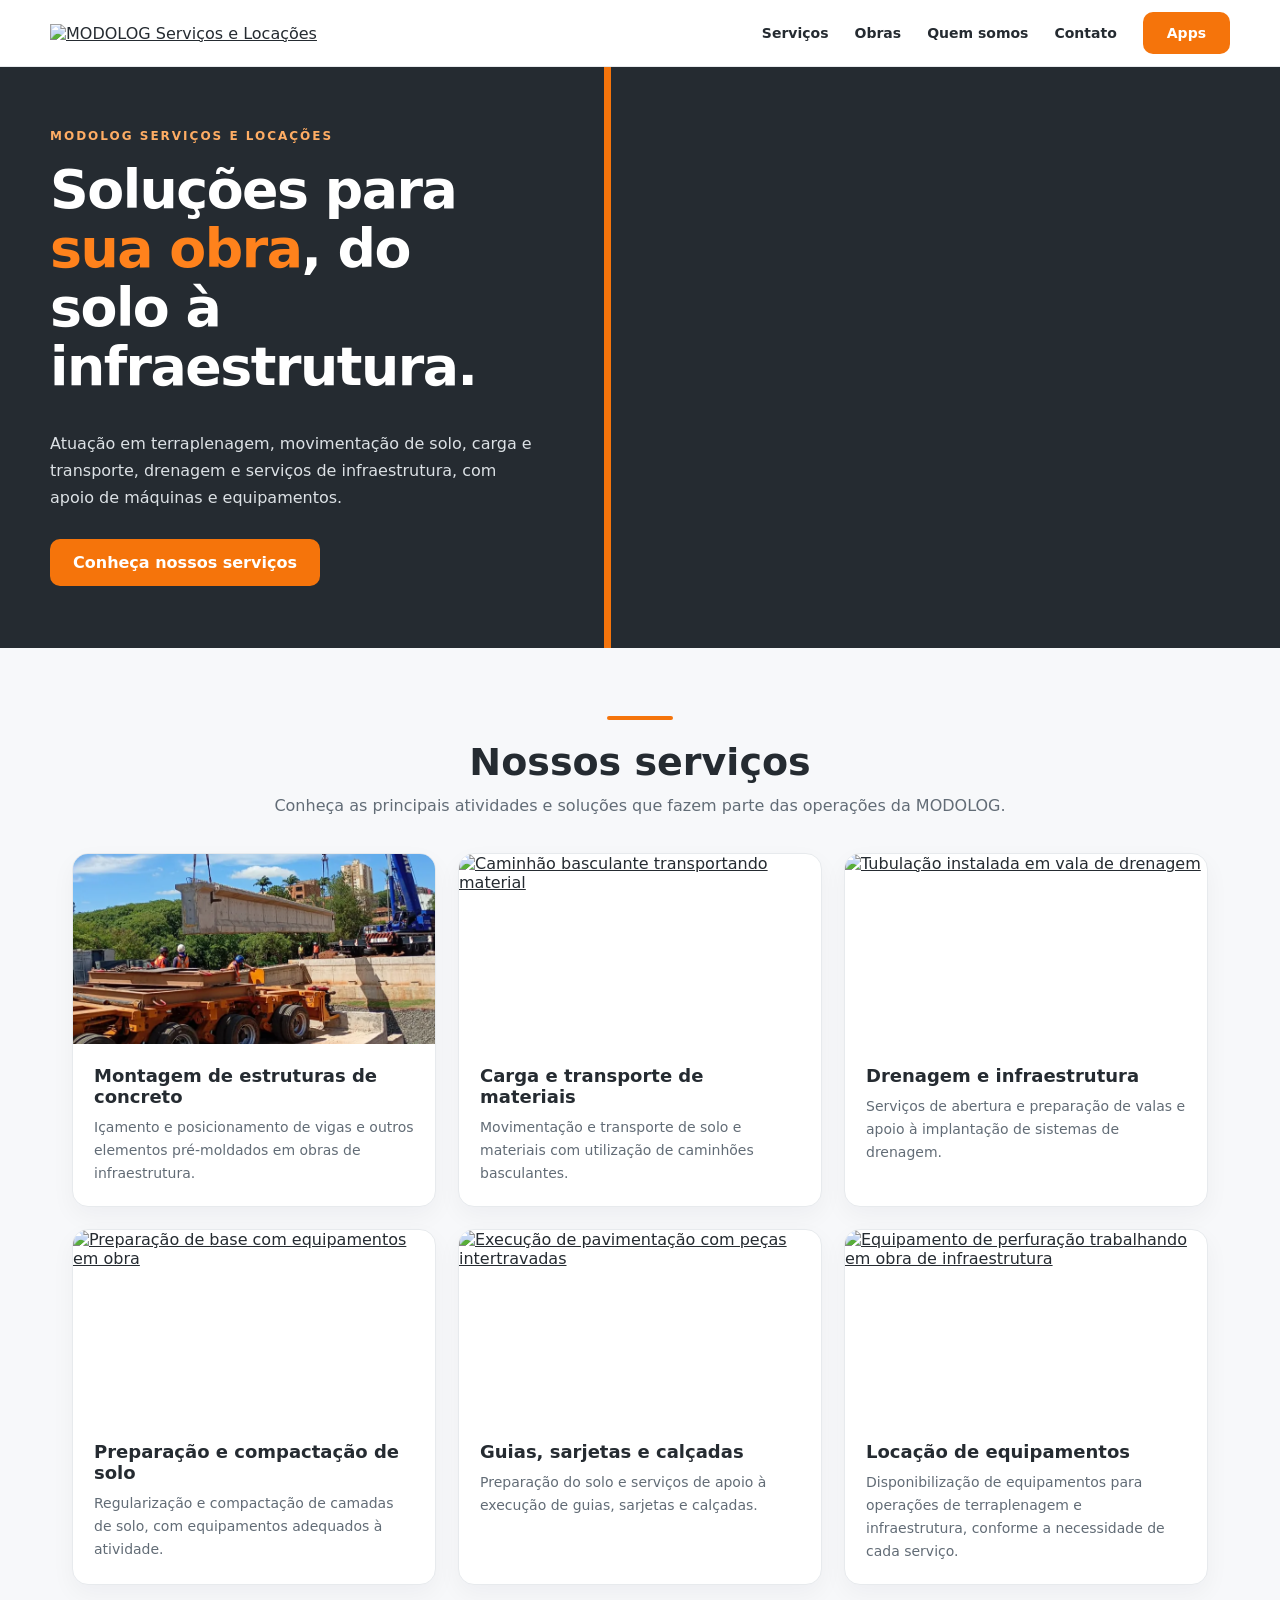
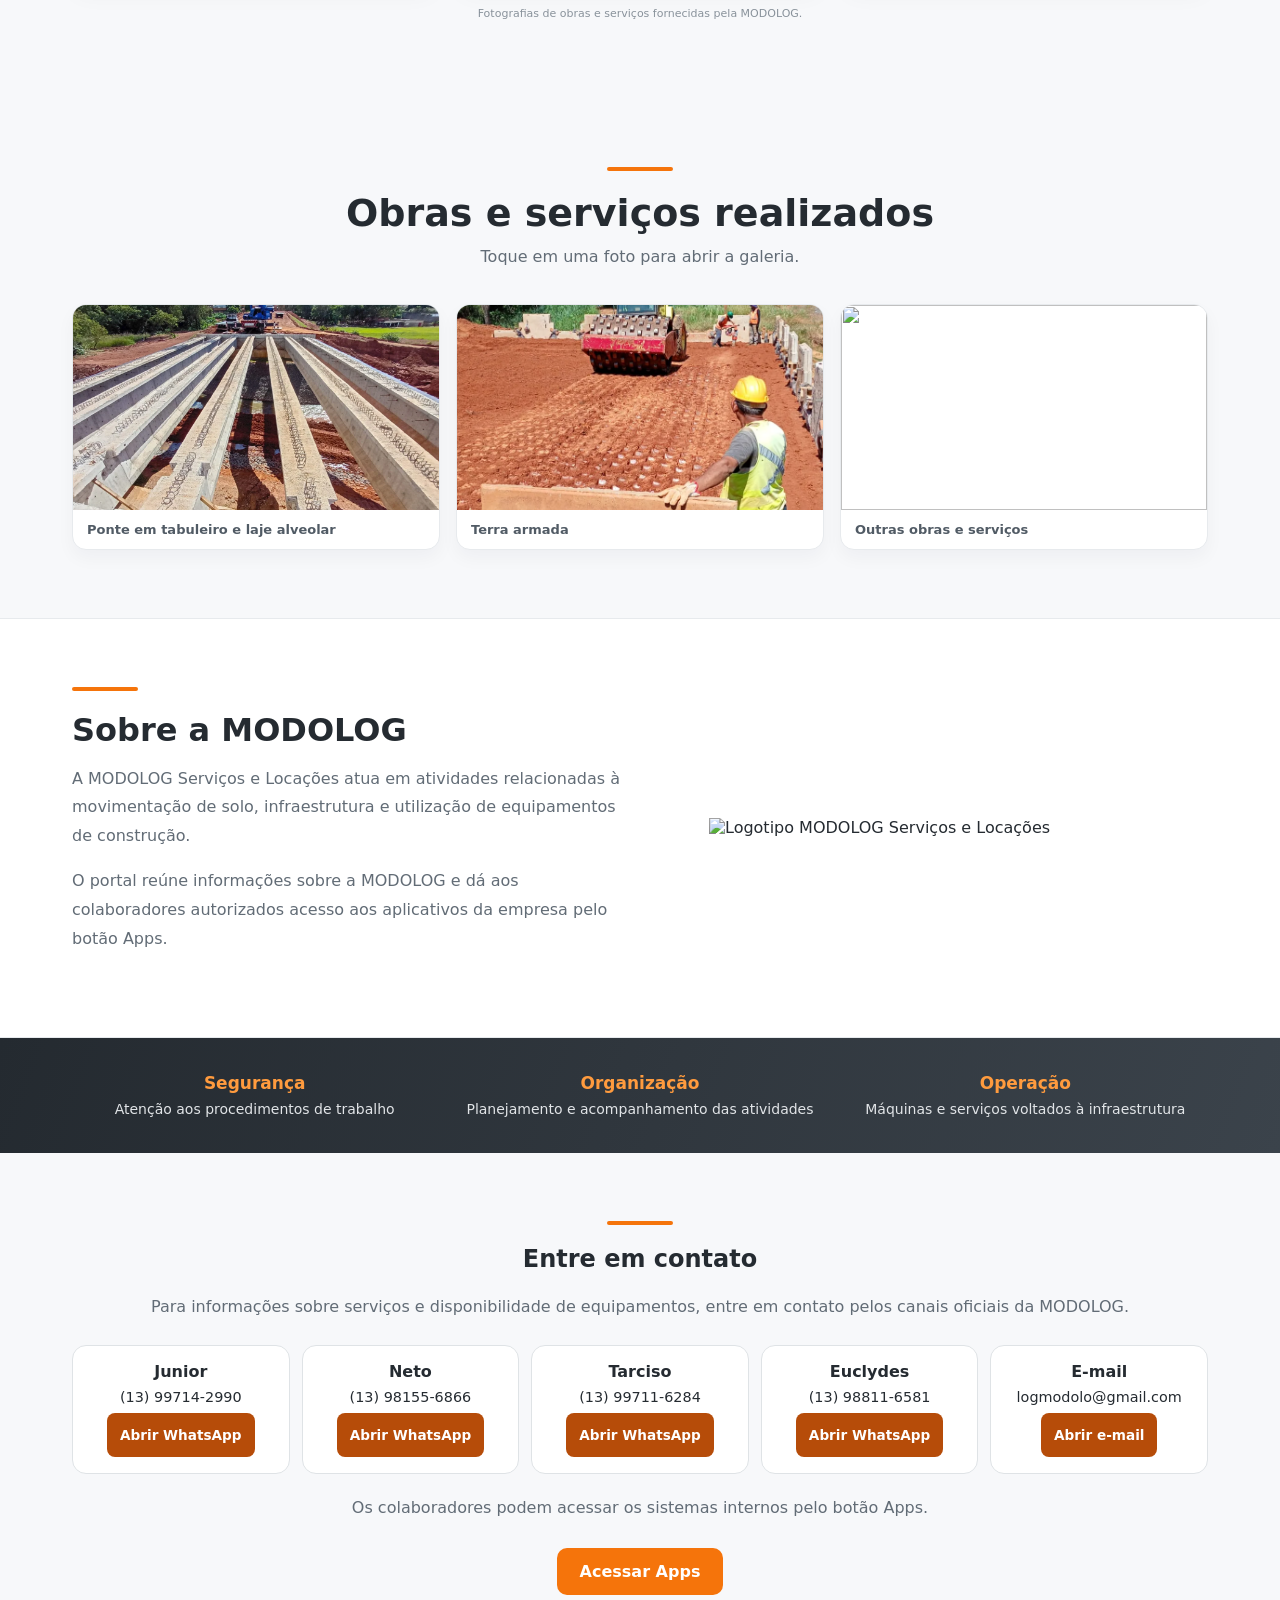
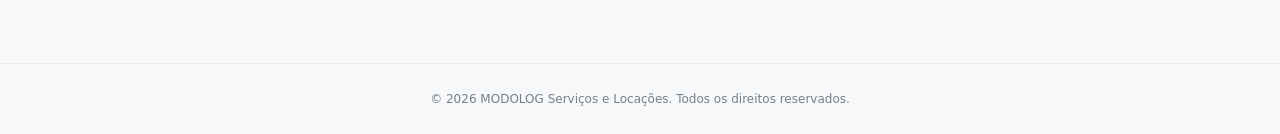
==== commit eef02ab0: "Add files via upload" ====
--- a/index.html
+++ b/index.html
@@ -25,6 +25,6 @@
 <li class="contact-channel"><strong>Junior</strong><span>(13) 99714-2990</span><a class="contact-action" href="https://wa.me/5513997142990" aria-label="Abrir WhatsApp para (13) 99714-2990">Abrir WhatsApp</a></li>
 <li class="contact-channel"><strong>Neto</strong><span>(13) 98155-6866</span><a class="contact-action" href="https://wa.me/5513981556866" aria-label="Abrir WhatsApp para (13) 98155-6866">Abrir WhatsApp</a></li>
 <li class="contact-channel"><strong>Tarciso</strong><span>(13) 99711-6284</span><a class="contact-action" href="https://wa.me/5513997116284" aria-label="Abrir WhatsApp para (13) 99711-6284">Abrir WhatsApp</a></li>
-<li class="contact-channel"><strong>WhatsApp</strong><span>(13) 98811-6581</span><a class="contact-action" href="https://wa.me/5513988116581" aria-label="Abrir WhatsApp para (13) 98811-6581">Abrir WhatsApp</a></li>
+<li class="contact-channel"><strong>Euclydes</strong><span>(13) 98811-6581</span><a class="contact-action" href="https://wa.me/5513988116581" aria-label="Abrir WhatsApp de Euclydes">Abrir WhatsApp</a></li>
 <li class="contact-channel"><strong>E-mail</strong><span>logmodolo@gmail.com</span><a class="contact-action" href="mailto:logmodolo@gmail.com">Abrir e-mail</a></li>
 </ul><p>Os colaboradores podem acessar os sistemas internos pelo botão Apps.</p><a class="cta" href="/login.html">Acessar Apps</a></section></main><footer class="foot">© 2026 MODOLOG Serviços e Locações. Todos os direitos reservados.</footer></body></html>
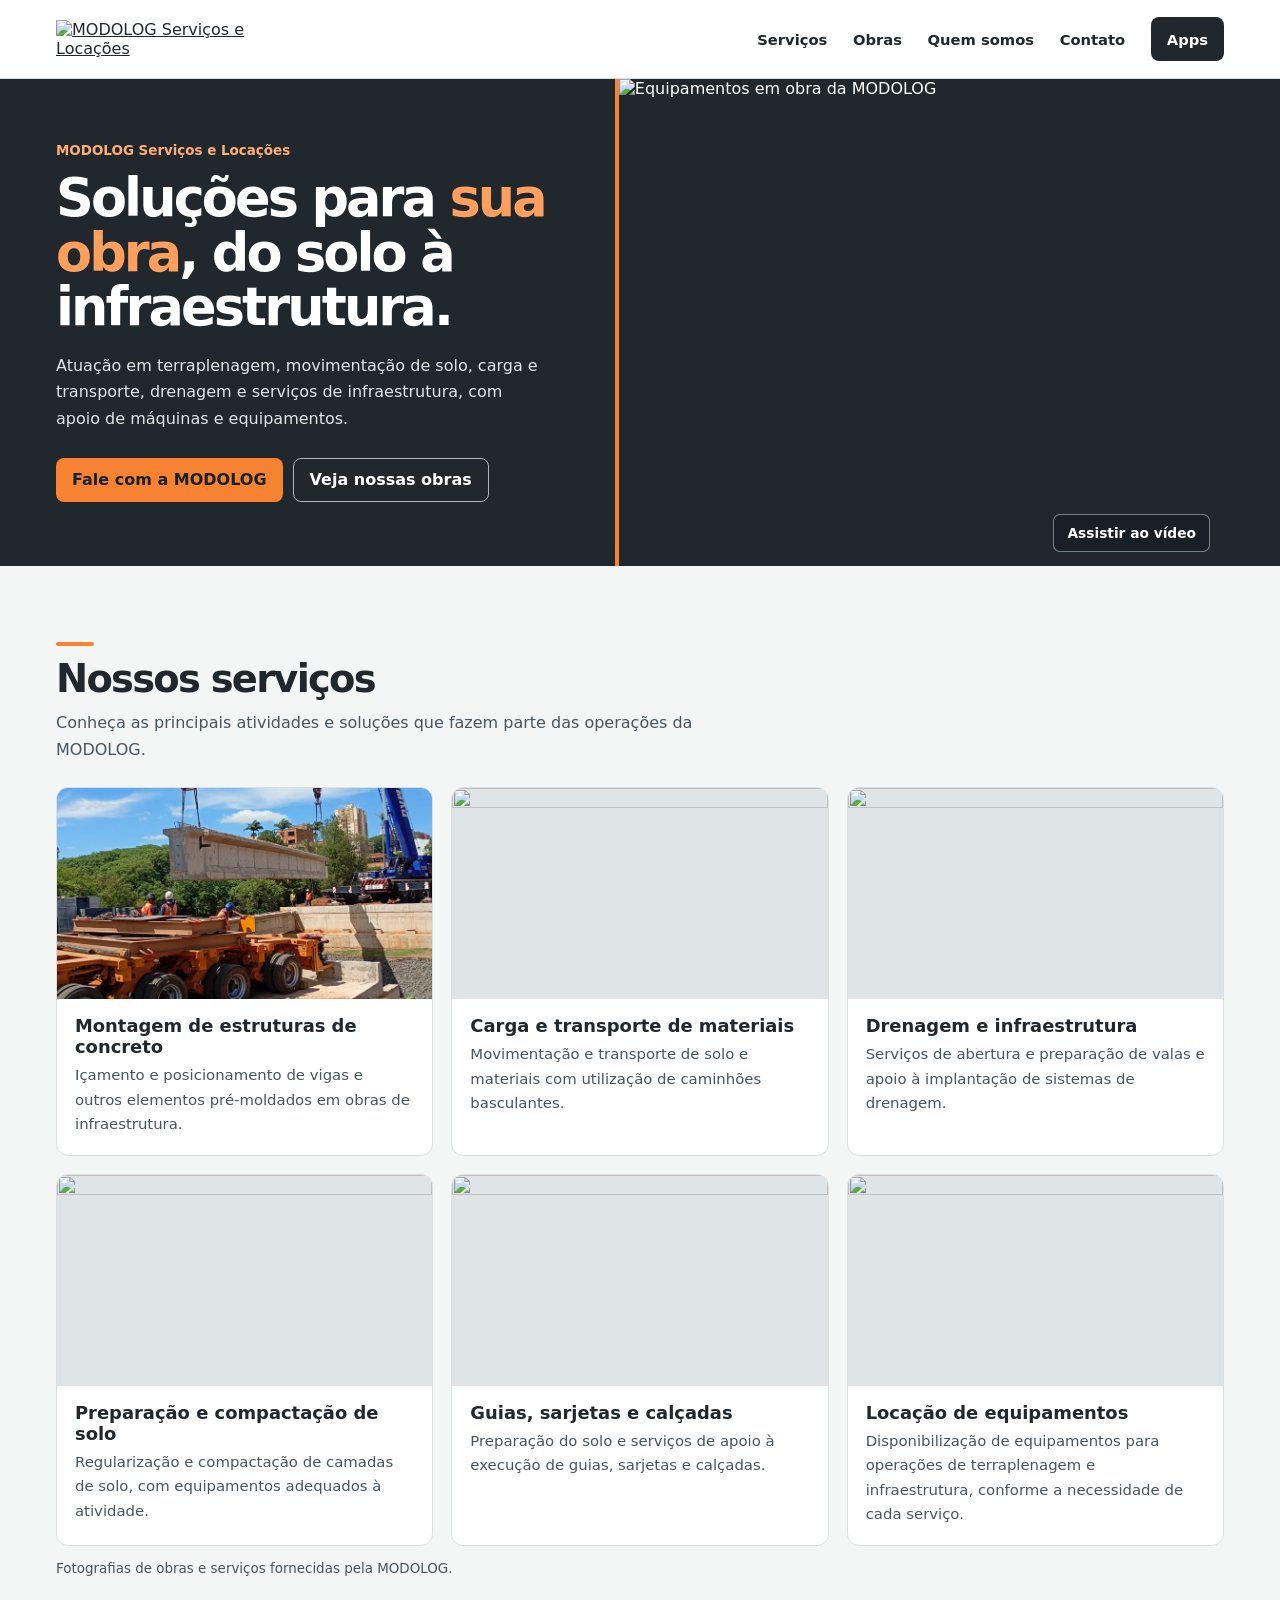
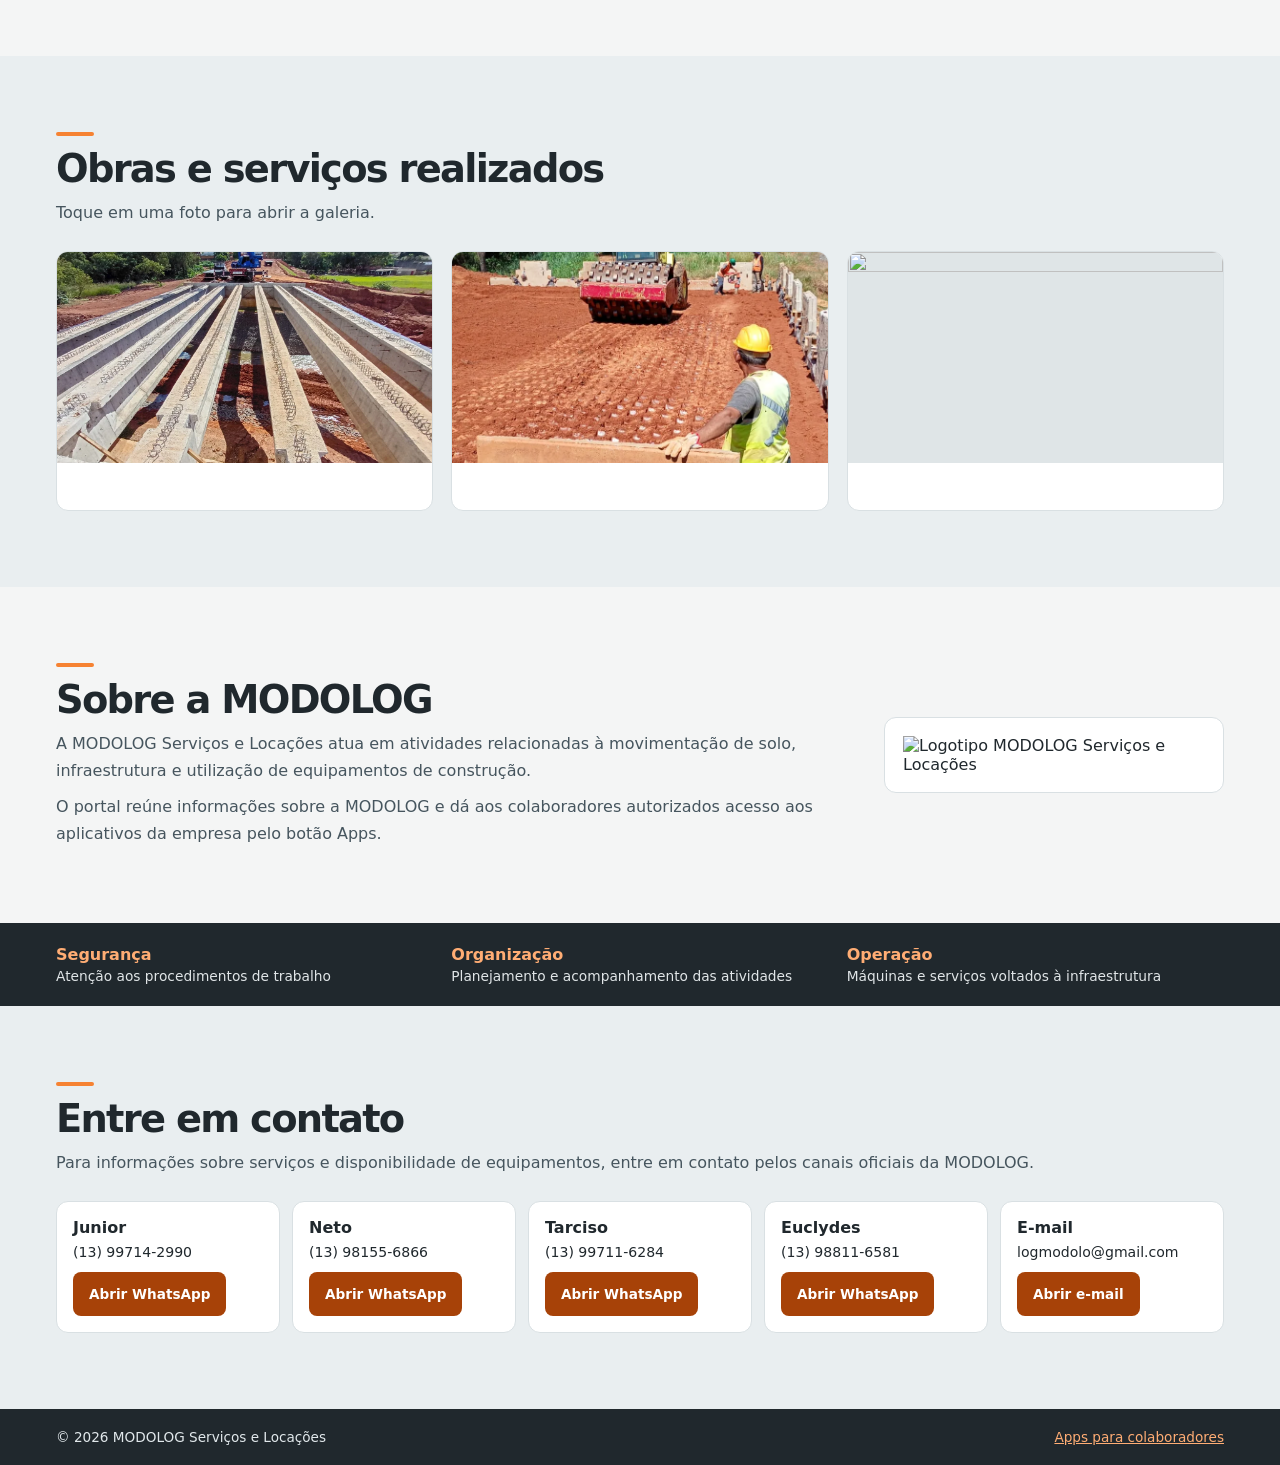
==== commit b6c56dc7: "Add files via upload" ====
--- a/index.html
+++ b/index.html
@@ -1,30 +1,22 @@
 <!doctype html>
 <html lang="pt-BR"><head><meta charset="utf-8"><meta name="viewport" content="width=device-width,initial-scale=1"><meta name="robots" content="index,follow"><meta name="description" content="MODOLOG Serviços e Locações: terraplenagem, movimentação de solo, transporte de materiais, drenagem e locação de equipamentos."><title>MODOLOG | Serviços e Locações</title>
-<style>
-:root{--orange:#f5740b;--dark:#252b31;--gray:#626c76;--line:#e7eaed}*{box-sizing:border-box}html{scroll-behavior:smooth}body{margin:0;background:#f7f8fa;color:var(--dark);font-family:system-ui,-apple-system,'Segoe UI',Arial,sans-serif}a{color:inherit}nav{background:#fff;border-bottom:1px solid var(--line);padding:12px max(22px,calc((100vw - 1180px)/2));display:flex;align-items:center;justify-content:space-between;gap:20px;position:relative;z-index:2}.logo{display:block;width:clamp(175px,23vw,270px);height:auto}.navlinks{display:flex;gap:26px;align-items:center}.navlinks a{text-decoration:none;font-weight:700;font-size:14px}.navlinks a:hover{color:var(--orange)}.navlinks .apps{background:var(--orange);color:#fff;border-radius:10px;padding:13px 24px}.navlinks .apps:hover{background:#d75e00;color:white}.hero{background:var(--dark);color:white;overflow:hidden}.hero-grid{display:grid;grid-template-columns:1fr 1.12fr;min-height:440px}.hero-copy{padding:62px 5vw 62px max(24px,calc((100vw - 1180px)/2));display:flex;flex-direction:column;justify-content:center}.eyebrow{font-size:12px;letter-spacing:2px;text-transform:uppercase;font-weight:800;color:#ffad64}.hero h1{font-size:clamp(33px,4.2vw,57px);line-height:1.1;letter-spacing:-1.5px;margin:17px 0}.hero h1 em{color:#ff821c;font-style:normal}.hero p{font-size:16px;line-height:1.7;color:#dce1e5;max-width:530px}.hero-photo{position:relative;background:url('/assets/terraplenagem-destaque.webp') center/cover no-repeat;min-height:320px;border-left:7px solid var(--orange);overflow:hidden}.hero-video{display:block;width:100%;height:100%;position:absolute;inset:0;object-fit:cover;object-position:center}.cta{display:inline-block;align-self:flex-start;background:var(--orange);color:#fff;text-decoration:none;padding:14px 23px;border-radius:10px;font-weight:800;margin-top:12px}.section{max-width:1180px;margin:auto;padding:68px 22px}.section-head{text-align:center;margin-bottom:33px}.section-head h2{font-size:clamp(27px,3vw,38px);margin:0 0 9px}.section-head p{color:var(--gray);max-width:760px;margin:0 auto;line-height:1.65}.accent{width:66px;height:4px;background:var(--orange);border-radius:5px;margin:0 auto 20px}.cards{display:grid;grid-template-columns:repeat(3,minmax(0,1fr));gap:22px}.card{background:#fff;border-radius:16px;overflow:hidden;border:1px solid var(--line);box-shadow:0 9px 25px #18212a0b}.card img{display:block;width:100%;height:190px;object-fit:cover}.card-content{padding:21px}.card h3{font-size:18px;margin:0 0 9px}.card p{font-size:14px;line-height:1.65;color:var(--gray);margin:0}.about{background:#fff;border-top:1px solid var(--line);border-bottom:1px solid var(--line)}.about-grid{display:grid;grid-template-columns:1fr 1fr;gap:40px;align-items:center}.about h2{font-size:32px;margin:0 0 15px}.about p{line-height:1.8;color:var(--gray)}.about-logo{width:100%;max-width:450px;display:block;margin:auto}.values{background:linear-gradient(110deg,#242a30,#3b434b);color:white}.values .section{padding-top:35px;padding-bottom:35px}.value-grid{display:grid;grid-template-columns:repeat(3,1fr);gap:20px;text-align:center}.value-grid strong{display:block;font-size:17px;color:#ff9b3e;margin-bottom:6px}.value-grid span{font-size:14px;color:#e1e4e7}.contact{text-align:center}.contact p{color:var(--gray);line-height:1.7}.contact .cta{margin:10px auto 0}.foot{text-align:center;color:#75808b;font-size:12px;padding:28px 18px;border-top:1px solid var(--line)}.gallery{display:grid;grid-template-columns:repeat(3,minmax(0,1fr));gap:16px}.gallery figure{margin:0;background:white;border:1px solid var(--line);border-radius:14px;overflow:hidden;box-shadow:0 8px 18px #18212a0a}.gallery img{display:block;width:100%;height:205px;object-fit:cover}.gallery figcaption{font-size:13px;color:#515b65;padding:12px 14px;font-weight:650}.disclaimer{font-size:11px;color:#89929b;text-align:center;margin-top:22px}@media(max-width:850px){.hero-grid{grid-template-columns:1fr}.hero-copy{padding:50px 24px}.hero-photo{min-height:300px;border-left:0;border-top:5px solid var(--orange)}.cards{grid-template-columns:repeat(2,minmax(0,1fr))}.gallery{grid-template-columns:repeat(2,minmax(0,1fr))}.about-grid{grid-template-columns:1fr}.navlinks{gap:13px}}@media(max-width:560px){nav{padding:11px 15px}.logo{width:155px}.navlinks a:not(.apps){display:none}.navlinks .apps{padding:11px 18px}.cards{grid-template-columns:1fr}.gallery{grid-template-columns:1fr}.card img{height:210px}.section{padding:45px 17px}.value-grid{grid-template-columns:1fr;gap:23px}.hero h1{letter-spacing:-.5px}}
-</style><style>.galeria-link{display:block}.galeria-link:focus-visible{outline:3px solid #a74600;outline-offset:-4px}.galeria-link:hover img{filter:brightness(.92)}</style><style>
-.contact-channels{list-style:none;margin:25px auto 20px;padding:0;display:grid;grid-template-columns:repeat(auto-fit,minmax(min(100%,180px),1fr));gap:12px}
-.contact-channel{min-width:0;display:flex;flex-direction:column;align-items:center;gap:8px;background:#fff;border:1px solid #dfe3e6;border-radius:14px;padding:16px 10px}
-.contact-channel span{font-size:.9rem;overflow-wrap:anywhere}
-.contact-action{display:inline-flex;justify-content:center;align-items:center;min-height:44px;margin-top:auto;padding:8px 13px;border-radius:8px;background:#b64c09;color:#fff;text-decoration:none;font-weight:700;font-size:.85rem}
-.contact-action:hover{background:#943d08}.contact-action:focus-visible{outline:3px solid #252d35;outline-offset:3px}
-</style></head><body>
-<nav><a href="/" aria-label="MODOLOG - Início"><img class="logo" src="/assets/modolog-logo.webp" alt="MODOLOG Serviços e Locações"></a><div class="navlinks"><a href="#servicos">Serviços</a><a href="#obras">Obras</a><a href="#sobre">Quem somos</a><a href="#contato">Contato</a><a class="apps" href="/login.html">Apps</a></div></nav>
-<header class="hero"><div class="hero-grid"><div class="hero-copy"><div class="eyebrow">MODOLOG Serviços e Locações</div><h1>Soluções para <em>sua obra</em>, do solo à infraestrutura.</h1><p>Atuação em terraplenagem, movimentação de solo, carga e transporte, drenagem e serviços de infraestrutura, com apoio de máquinas e equipamentos.</p><a class="cta" href="#servicos">Conheça nossos serviços</a></div><div class="hero-photo" aria-label="Vídeo de obras da MODOLOG"><video class="hero-video" autoplay muted loop playsinline preload="metadata" poster="/assets/terraplenagem-destaque.webp" aria-label="Vídeo de obras da MODOLOG em reprodução contínua"><source src="/assets/modolog-obras-banner.mp4" type="video/mp4"></video></div></div></header>
-<main><section class="section" id="servicos"><div class="section-head"><div class="accent"></div><h2>Nossos serviços</h2><p>Conheça as principais atividades e soluções que fazem parte das operações da MODOLOG.</p></div><div class="cards">
-<article class="card"><a class="galeria-link" href="/galerias/ponte-tabuleiro-laje-alveolar.html" aria-label="Ver fotos de Ponte em tabuleiro e laje alveolar"><img loading="lazy" src="/assets/ponte-tabuleiro-laje-alveolar/obra-estrutura-04.webp" alt="Içamento de viga de concreto com guindaste" style="object-position:center 62%"></a><div class="card-content"><h3>Montagem de estruturas de concreto</h3><p>Içamento e posicionamento de vigas e outros elementos pré-moldados em obras de infraestrutura.</p></div></article>
-<article class="card"><a class="galeria-link" href="/galerias/carga-e-transporte.html" aria-label="Ver fotos de Carga e transporte de materiais"><img loading="lazy" src="/assets/servico-2.webp" alt="Caminhão basculante transportando material"></a><div class="card-content"><h3>Carga e transporte de materiais</h3><p>Movimentação e transporte de solo e materiais com utilização de caminhões basculantes.</p></div></article>
-<article class="card"><a class="galeria-link" href="/galerias/drenagem.html" aria-label="Ver fotos de Drenagem e infraestrutura"><img loading="lazy" src="/assets/servico-3.webp" alt="Tubulação instalada em vala de drenagem"></a><div class="card-content"><h3>Drenagem e infraestrutura</h3><p>Serviços de abertura e preparação de valas e apoio à implantação de sistemas de drenagem.</p></div></article>
-<article class="card"><a class="galeria-link" href="/galerias/preparacao-de-solo.html" aria-label="Ver fotos de Preparação e compactação de solo"><img loading="lazy" src="/assets/servico-4.webp" alt="Preparação de base com equipamentos em obra"></a><div class="card-content"><h3>Preparação e compactação de solo</h3><p>Regularização e compactação de camadas de solo, com equipamentos adequados à atividade.</p></div></article>
-<article class="card"><a class="galeria-link" href="/galerias/guias-sarjetas-calcadas.html" aria-label="Ver fotos de Guias, sarjetas e calçadas"><img loading="lazy" src="/assets/servico-5.webp" alt="Execução de pavimentação com peças intertravadas"></a><div class="card-content"><h3>Guias, sarjetas e calçadas</h3><p>Preparação do solo e serviços de apoio à execução de guias, sarjetas e calçadas.</p></div></article>
-<article class="card"><a class="galeria-link" href="/galerias/equipamentos.html" aria-label="Ver fotos de Equipamentos em operação"><img loading="lazy" src="/assets/servico-6.webp" alt="Equipamento de perfuração trabalhando em obra de infraestrutura"></a><div class="card-content"><h3>Locação de equipamentos</h3><p>Disponibilização de equipamentos para operações de terraplenagem e infraestrutura, conforme a necessidade de cada serviço.</p></div></article>
+<link rel="stylesheet" href="/assets/site-layout-v2.css"></head><body>
+<nav class="site-nav" aria-label="Menu principal"><div class="wrap nav-inner"><a href="/" aria-label="MODOLOG - Início"><img class="logo" src="/assets/modolog-logo.webp" alt="MODOLOG Serviços e Locações"></a><div class="navlinks"><a href="#servicos">Serviços</a><a href="#obras">Obras</a><a href="#sobre">Quem somos</a><a href="#contato">Contato</a><a class="apps" href="/login.html">Apps</a></div></div></nav>
+<main><header class="hero"><div class="wrap hero-grid"><div class="hero-copy"><div class="eyebrow">MODOLOG Serviços e Locações</div><h1>Soluções para <em>sua obra</em>, do solo à infraestrutura.</h1><p>Atuação em terraplenagem, movimentação de solo, carga e transporte, drenagem e serviços de infraestrutura, com apoio de máquinas e equipamentos.</p><div class="hero-actions"><a class="cta" href="#contato">Fale com a MODOLOG</a><a class="cta secondary" href="#obras">Veja nossas obras</a></div></div><div class="hero-photo"><img src="/assets/terraplenagem-destaque.webp" alt="Equipamentos em obra da MODOLOG" fetchpriority="high"><a class="video-link" href="/assets/modolog-obras-banner.mp4">Assistir ao vídeo</a></div></div></header>
+<section class="section" id="servicos"><div class="section-head"><div class="accent"></div><h2>Nossos serviços</h2><p>Conheça as principais atividades e soluções que fazem parte das operações da MODOLOG.</p></div><div class="cards">
+<article class="card"><a class="card-link" href="/galerias/ponte-tabuleiro-laje-alveolar.html" aria-label="Ver fotos de Ponte em tabuleiro e laje alveolar"><img loading="lazy" src="/assets/ponte-tabuleiro-laje-alveolar/obra-estrutura-04.webp" alt="" style="object-position:center 62%"><div class="card-content"><h3>Montagem de estruturas de concreto</h3><p>Içamento e posicionamento de vigas e outros elementos pré-moldados em obras de infraestrutura.</p></div></a></article>
+<article class="card"><a class="card-link" href="/galerias/carga-e-transporte.html" aria-label="Ver fotos de Carga e transporte de materiais"><img loading="lazy" src="/assets/servico-2.webp" alt=""><div class="card-content"><h3>Carga e transporte de materiais</h3><p>Movimentação e transporte de solo e materiais com utilização de caminhões basculantes.</p></div></a></article>
+<article class="card"><a class="card-link" href="/galerias/drenagem.html" aria-label="Ver fotos de Drenagem e infraestrutura"><img loading="lazy" src="/assets/servico-3.webp" alt=""><div class="card-content"><h3>Drenagem e infraestrutura</h3><p>Serviços de abertura e preparação de valas e apoio à implantação de sistemas de drenagem.</p></div></a></article>
+<article class="card"><a class="card-link" href="/galerias/preparacao-de-solo.html" aria-label="Ver fotos de Preparação e compactação de solo"><img loading="lazy" src="/assets/servico-4.webp" alt=""><div class="card-content"><h3>Preparação e compactação de solo</h3><p>Regularização e compactação de camadas de solo, com equipamentos adequados à atividade.</p></div></a></article>
+<article class="card"><a class="card-link" href="/galerias/guias-sarjetas-calcadas.html" aria-label="Ver fotos de Guias, sarjetas e calçadas"><img loading="lazy" src="/assets/servico-5.webp" alt=""><div class="card-content"><h3>Guias, sarjetas e calçadas</h3><p>Preparação do solo e serviços de apoio à execução de guias, sarjetas e calçadas.</p></div></a></article>
+<article class="card"><a class="card-link" href="/galerias/equipamentos.html" aria-label="Ver fotos de Equipamentos em operação"><img loading="lazy" src="/assets/servico-6.webp" alt=""><div class="card-content"><h3>Locação de equipamentos</h3><p>Disponibilização de equipamentos para operações de terraplenagem e infraestrutura, conforme a necessidade de cada serviço.</p></div></a></article>
 </div><p class="disclaimer">Fotografias de obras e serviços fornecidas pela MODOLOG.</p></section>
-<section class="section" id="obras"><div class="section-head"><div class="accent"></div><h2>Obras e serviços realizados</h2><p>Toque em uma foto para abrir a galeria.</p></div><div class="gallery"><figure><a class="galeria-link" href="/galerias/ponte-tabuleiro-laje-alveolar.html" aria-label="Ver fotos de Ponte em tabuleiro e laje alveolar"><img loading="lazy" decoding="async" src="/assets/ponte-tabuleiro-laje-alveolar/obra-estrutura-06.webp" alt=""></a><figcaption>Ponte em tabuleiro e laje alveolar</figcaption></figure><figure><a class="galeria-link" href="/galerias/terra-armada.html" aria-label="Ver fotos de Terra armada"><img loading="lazy" decoding="async" src="/assets/terra-armada/obra-estrutura-13.webp" alt=""></a><figcaption>Terra armada</figcaption></figure><figure><a class="galeria-link" href="/galerias/outras-obras.html" aria-label="Ver fotos de Outras obras e serviços"><img loading="lazy" decoding="async" src="/assets/obra-real-09.webp" alt=""></a><figcaption>Outras obras e serviços</figcaption></figure></div></section><section class="about" id="sobre"><div class="section about-grid"><div><div class="accent" style="margin-left:0"></div><h2>Sobre a MODOLOG</h2><p>A MODOLOG Serviços e Locações atua em atividades relacionadas à movimentação de solo, infraestrutura e utilização de equipamentos de construção.</p><p>O portal reúne informações sobre a MODOLOG e dá aos colaboradores autorizados acesso aos aplicativos da empresa pelo botão Apps.</p></div><img class="about-logo" src="/assets/modolog-logo.webp" alt="Logotipo MODOLOG Serviços e Locações" loading="lazy"></div></section>
+<div class="obras-fundo"><section class="section" id="obras"><div class="section-head"><div class="accent"></div><h2>Obras e serviços realizados</h2><p>Toque em uma foto para abrir a galeria.</p></div><div class="gallery"><figure><a class="galeria-link" href="/galerias/ponte-tabuleiro-laje-alveolar.html" aria-label="Ver fotos de Ponte em tabuleiro e laje alveolar"><img loading="lazy" decoding="async" src="/assets/ponte-tabuleiro-laje-alveolar/obra-estrutura-06.webp" alt=""></a><figcaption>Ponte em tabuleiro e laje alveolar</figcaption></figure><figure><a class="galeria-link" href="/galerias/terra-armada.html" aria-label="Ver fotos de Terra armada"><img loading="lazy" decoding="async" src="/assets/terra-armada/obra-estrutura-13.webp" alt=""></a><figcaption>Terra armada</figcaption></figure><figure><a class="galeria-link" href="/galerias/outras-obras.html" aria-label="Ver fotos de Outras obras e serviços"><img loading="lazy" decoding="async" src="/assets/obra-real-09.webp" alt=""></a><figcaption>Outras obras e serviços</figcaption></figure></div></section></div><section class="about" id="sobre"><div class="section about-grid"><div><div class="accent" style="margin-left:0"></div><h2>Sobre a MODOLOG</h2><p>A MODOLOG Serviços e Locações atua em atividades relacionadas à movimentação de solo, infraestrutura e utilização de equipamentos de construção.</p><p>O portal reúne informações sobre a MODOLOG e dá aos colaboradores autorizados acesso aos aplicativos da empresa pelo botão Apps.</p></div><img class="about-logo" src="/assets/modolog-logo.webp" alt="Logotipo MODOLOG Serviços e Locações" loading="lazy"></div></section>
 <section class="values"><div class="section value-grid"><div><strong>Segurança</strong><span>Atenção aos procedimentos de trabalho</span></div><div><strong>Organização</strong><span>Planejamento e acompanhamento das atividades</span></div><div><strong>Operação</strong><span>Máquinas e serviços voltados à infraestrutura</span></div></div></section>
-<section class="section contact" id="contato"><div class="accent"></div><h2>Entre em contato</h2><p>Para informações sobre serviços e disponibilidade de equipamentos, entre em contato pelos canais oficiais da MODOLOG.</p><ul class="contact-channels" aria-label="Canais de contato">
+<div class="contact-fundo"><section class="section contact" id="contato"><div class="accent"></div><h2>Entre em contato</h2><p>Para informações sobre serviços e disponibilidade de equipamentos, entre em contato pelos canais oficiais da MODOLOG.</p><ul class="contact-channels" aria-label="Canais de contato">
 <li class="contact-channel"><strong>Junior</strong><span>(13) 99714-2990</span><a class="contact-action" href="https://wa.me/5513997142990" aria-label="Abrir WhatsApp para (13) 99714-2990">Abrir WhatsApp</a></li>
 <li class="contact-channel"><strong>Neto</strong><span>(13) 98155-6866</span><a class="contact-action" href="https://wa.me/5513981556866" aria-label="Abrir WhatsApp para (13) 98155-6866">Abrir WhatsApp</a></li>
 <li class="contact-channel"><strong>Tarciso</strong><span>(13) 99711-6284</span><a class="contact-action" href="https://wa.me/5513997116284" aria-label="Abrir WhatsApp para (13) 99711-6284">Abrir WhatsApp</a></li>
 <li class="contact-channel"><strong>Euclydes</strong><span>(13) 98811-6581</span><a class="contact-action" href="https://wa.me/5513988116581" aria-label="Abrir WhatsApp de Euclydes">Abrir WhatsApp</a></li>
 <li class="contact-channel"><strong>E-mail</strong><span>logmodolo@gmail.com</span><a class="contact-action" href="mailto:logmodolo@gmail.com">Abrir e-mail</a></li>
-</ul><p>Os colaboradores podem acessar os sistemas internos pelo botão Apps.</p><a class="cta" href="/login.html">Acessar Apps</a></section></main><footer class="foot">© 2026 MODOLOG Serviços e Locações. Todos os direitos reservados.</footer></body></html>+</ul></section></div></main><footer class="foot"><div class="wrap"><span>© 2026 MODOLOG Serviços e Locações</span><a href="/login.html">Apps para colaboradores</a></div></footer></body></html>
--- a/assets/site-layout-v2.css
+++ b/assets/site-layout-v2.css
@@ -0,0 +1,13 @@
+:root{font-family:system-ui,-apple-system,"Segoe UI",sans-serif;color:#20282d;background:#f4f5f5;--ink:#20282d;--muted:#46555e;--orange:#f68232;--burnt:#a74208;--line:#d9e0e3;--paper:#fff;--space:clamp(18px,4vw,36px)}
+*{box-sizing:border-box}body{margin:0}img{display:block;max-width:100%}a{color:inherit}p{line-height:1.65}a:focus-visible{outline:3px solid #ba4b06;outline-offset:4px}section[id]{scroll-margin-top:20px}.wrap,.section{width:min(100%,1240px);margin-inline:auto;padding-inline:var(--space)}.section{padding-block:clamp(40px,6vw,76px)}
+.site-nav{border-bottom:1px solid var(--line);background:#fff}.nav-inner{display:flex;align-items:center;justify-content:space-between;gap:24px;min-height:78px}.logo{width:clamp(145px,19vw,204px);height:auto}.navlinks{display:flex;align-items:center;gap:clamp(12px,2vw,28px);flex-wrap:wrap}.navlinks a,.back-link{font-size:.92rem;font-weight:700;text-decoration:none;min-height:44px;display:inline-flex;align-items:center}.navlinks a:hover,.back-link:hover{color:var(--burnt)}.navlinks .apps{background:#20282d;color:white;padding:0 16px;border-radius:8px}
+.hero{background:#20282d;color:#fff}.hero-grid{display:grid;grid-template-columns:1fr 1.09fr;min-height:450px}.hero-copy{padding:clamp(36px,5vw,72px) clamp(20px,4vw,54px) clamp(36px,5vw,72px) 0;align-self:center}.eyebrow{font-weight:750;color:#ffad74;font-size:.84rem}.hero h1{font-size:clamp(2.15rem,4.1vw,4rem);letter-spacing:-.055em;line-height:1.04;margin:13px 0 18px;max-width:14ch}.hero h1 em{font-style:normal;color:#ff9f5e}.hero p{color:#e0e5e7;max-width:48ch;margin:0}.hero-actions{display:flex;flex-wrap:wrap;gap:10px;margin-top:26px}.cta,.contact-action{display:inline-flex;align-items:center;justify-content:center;min-height:44px;padding:10px 16px;border-radius:8px;text-decoration:none;font-weight:750}.cta{background:var(--orange);color:#172127}.cta:hover{background:#ffab70}.hero-actions .secondary{background:transparent;color:white;border:1px solid #a8b6bd}.hero-photo{position:relative;min-height:300px;overflow:hidden;border-left:4px solid var(--orange)}.hero-photo img{width:100%;height:100%;position:absolute;inset:0;object-fit:cover}.video-link{position:absolute;bottom:14px;right:14px;background:#172127ed;color:white;text-decoration:none;padding:10px 13px;border:1px solid #ffffff6e;border-radius:7px;font-weight:700;font-size:.86rem}
+.section-head{max-width:680px;margin-bottom:24px}.accent{background:var(--orange);height:4px;width:38px;margin-bottom:12px;border-radius:10px}.section h2{margin:0;font-size:clamp(1.85rem,3vw,2.75rem);line-height:1.1;letter-spacing:-.045em}.section-head p,.about p,.contact>p{margin:10px 0 0;color:var(--muted)}
+.cards,.gallery,.contact-channels{display:grid;grid-template-columns:repeat(3,minmax(0,1fr));gap:18px}.card,.gallery figure,.contact-channel{margin:0;background:var(--paper);border:1px solid var(--line);border-radius:12px;overflow:hidden}.card-link,.galeria-link{display:block;text-decoration:none;height:100%}.card-link:focus-visible,.galeria-link:focus-visible{outline-offset:-4px}.card-link:hover h3,.galeria-link:hover figcaption{color:var(--burnt)}.card img,.gallery img{width:100%;aspect-ratio:16/9;object-fit:cover;background:#dfe5e7}.card-content{padding:16px 18px 18px}.card-content h3{font-size:1.12rem;margin:0 0 6px}.card-content p{font-size:.93rem;color:var(--muted);margin:0}.gallery figcaption{font-size:.94rem;font-weight:700;padding:13px 16px;line-height:1.42}.disclaimer{font-size:.84rem;color:var(--muted);margin:12px 0 0}
+.obras-fundo,.contact-fundo{background:#e9eef0}.about-grid{display:grid;grid-template-columns:minmax(0,1fr) minmax(160px,340px);gap:38px;align-items:center}.about-logo{width:100%;background:#fff;border:1px solid var(--line);border-radius:12px;padding:18px}.values{background:#20282d;color:white}.value-grid{display:grid;grid-template-columns:repeat(3,minmax(0,1fr));gap:18px;padding-block:22px}.value-grid strong,.value-grid span{display:block}.value-grid strong{color:#ffad74;margin-bottom:4px}.value-grid span{color:#e0e5e7;font-size:.86rem}
+.contact-channels{grid-template-columns:repeat(auto-fit,minmax(min(100%,168px),1fr));list-style:none;margin:24px 0 0;padding:0;gap:12px}.contact-channel{display:flex;flex-direction:column;align-items:flex-start;padding:16px;gap:7px;min-width:0}.contact-channel span{font-size:.88rem;overflow-wrap:anywhere;margin-bottom:5px}.contact-action{margin-top:auto;background:#a74208;color:#fff;font-size:.85rem}.contact-action:hover{background:#863204}
+.foot{background:#20282d;color:#e1e8eb;padding-block:20px;font-size:.85rem}.foot .wrap{display:flex;flex-wrap:wrap;justify-content:space-between;gap:10px}.foot a{color:#ffad74}
+.gallery-page .gallery figure>a{display:block}.gallery-page .gallery figure>a:focus-visible{outline-offset:-4px}.gallery-page .gallery img{aspect-ratio:4/3}.gallery-page .section-head{margin-bottom:26px}
+@media(max-width:850px){.hero-grid{grid-template-columns:1fr 1fr}.cards,.gallery{grid-template-columns:repeat(2,minmax(0,1fr))}}
+@media(max-width:650px){.nav-inner{display:grid;gap:2px;padding-block:10px}.navlinks{gap:4px 14px}.navlinks .apps{padding-inline:10px}.navlinks a{font-size:.86rem}.hero-grid{grid-template-columns:1fr}.hero-copy{padding:30px 0 25px}.hero-photo{border-left:0;border-top:3px solid var(--orange);min-height:230px}.about-grid,.value-grid{grid-template-columns:1fr}.about-logo{max-width:230px}.value-grid{gap:12px}}
+@media(max-width:440px){.cards,.gallery{grid-template-columns:1fr}}
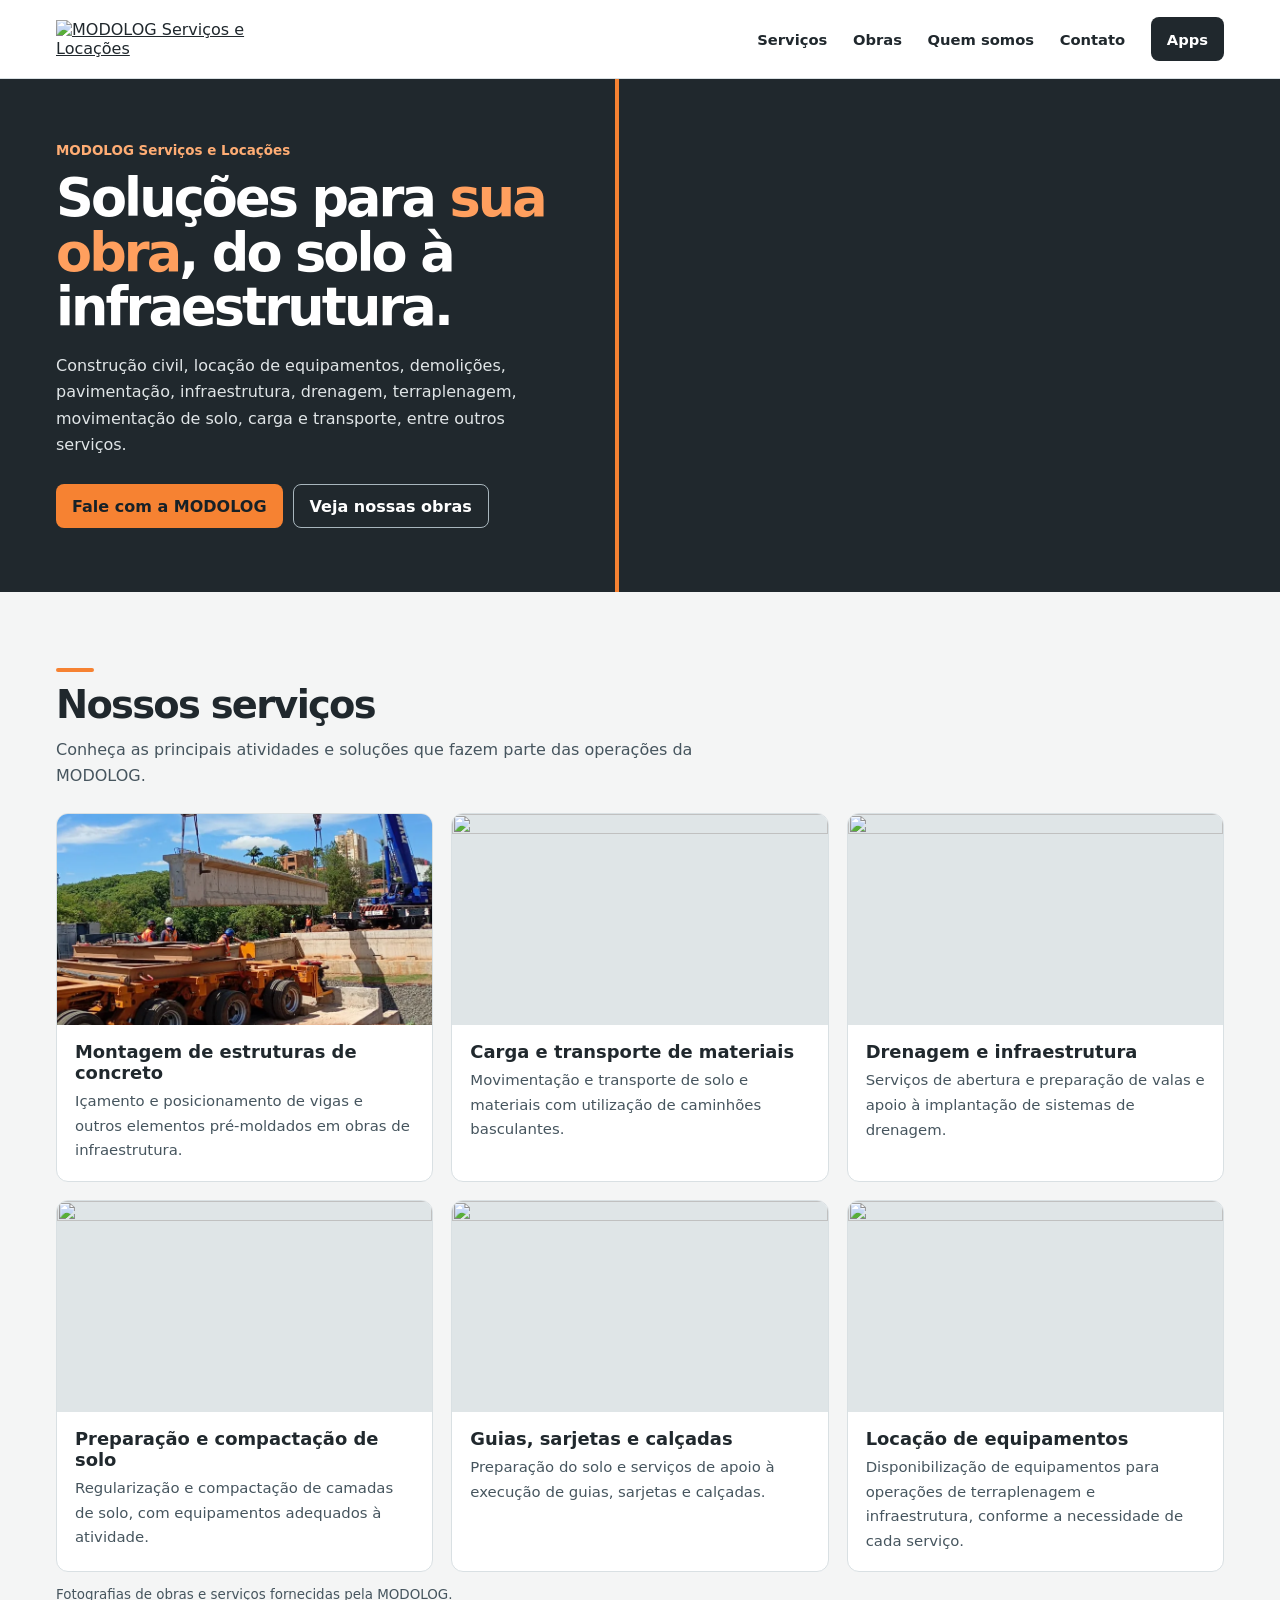
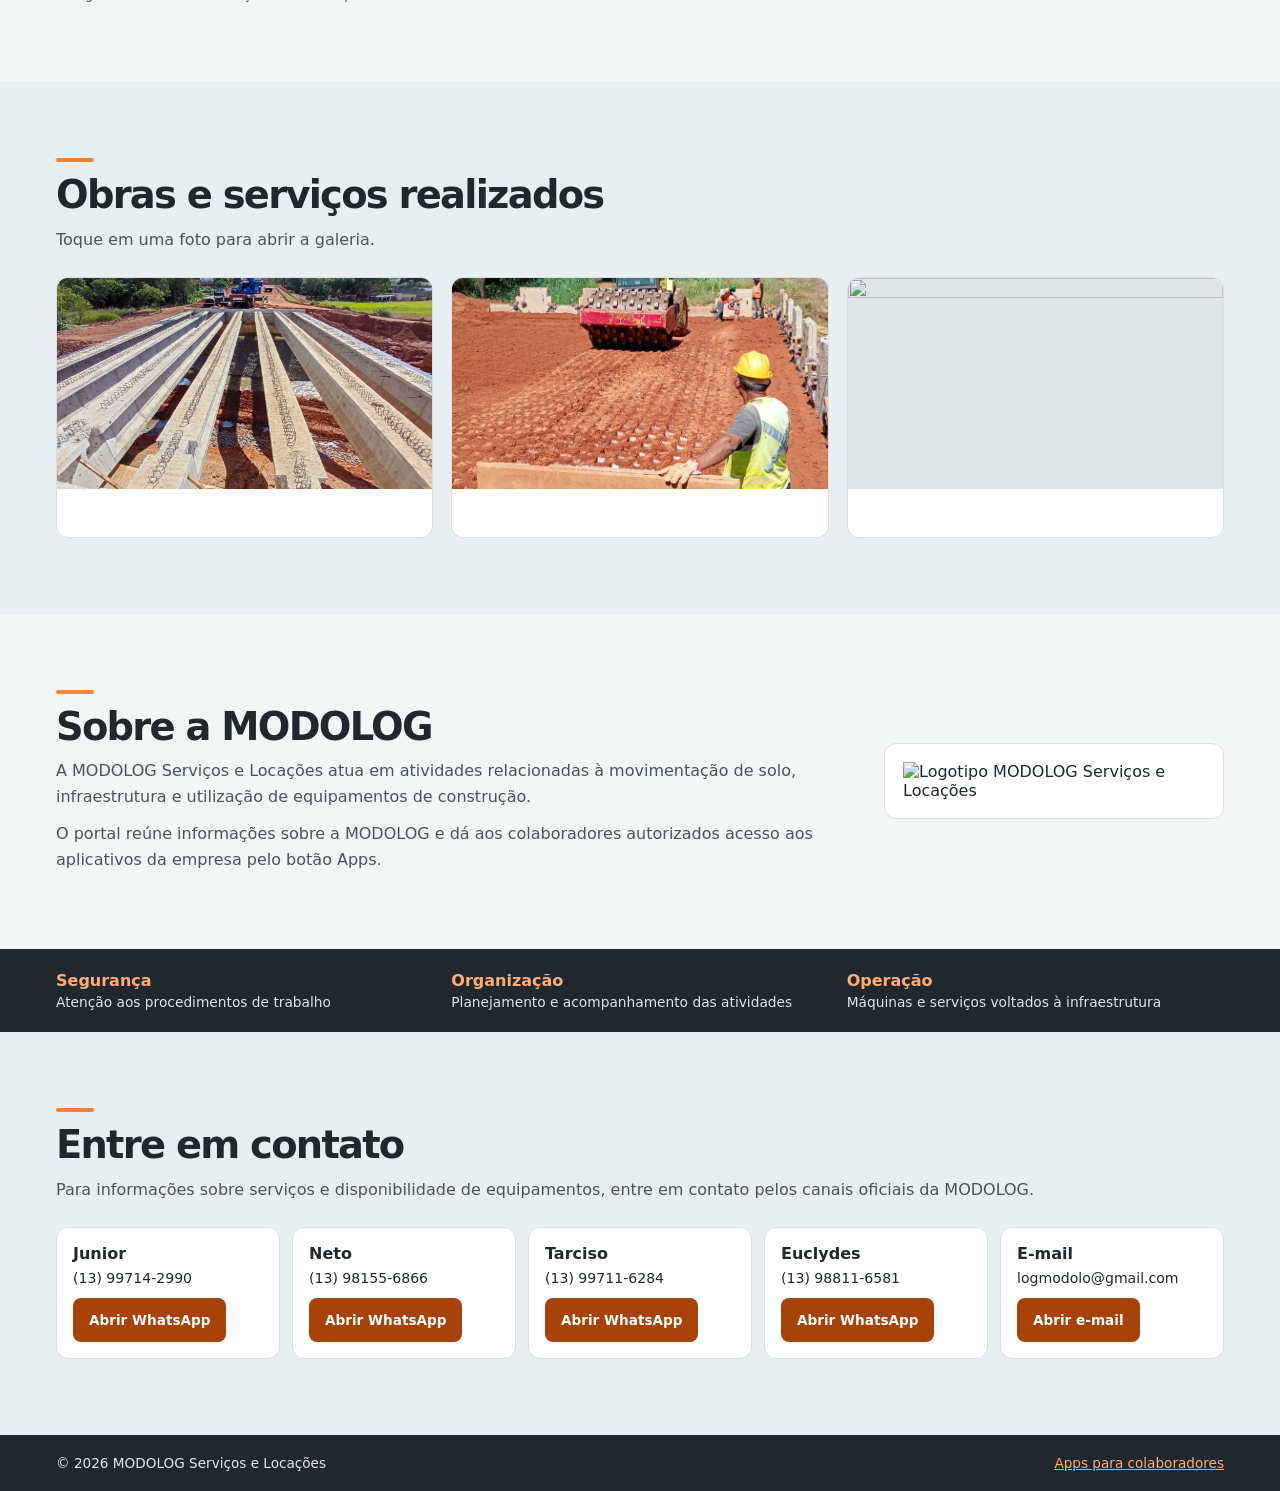
==== commit 456ea215: "Add files via upload" ====
--- a/index.html
+++ b/index.html
@@ -1,8 +1,8 @@
 <!doctype html>
-<html lang="pt-BR"><head><meta charset="utf-8"><meta name="viewport" content="width=device-width,initial-scale=1"><meta name="robots" content="index,follow"><meta name="description" content="MODOLOG Serviços e Locações: terraplenagem, movimentação de solo, transporte de materiais, drenagem e locação de equipamentos."><title>MODOLOG | Serviços e Locações</title>
+<html lang="pt-BR"><head><meta charset="utf-8"><meta name="viewport" content="width=device-width,initial-scale=1"><meta name="robots" content="index,follow"><meta name="description" content="MODOLOG Serviços e Locações atua em construção civil, locação de equipamentos, demolições, pavimentação, infraestrutura, drenagem e terraplenagem."><title>MODOLOG | Serviços e Locações</title>
 <link rel="stylesheet" href="/assets/site-layout-v2.css"></head><body>
 <nav class="site-nav" aria-label="Menu principal"><div class="wrap nav-inner"><a href="/" aria-label="MODOLOG - Início"><img class="logo" src="/assets/modolog-logo.webp" alt="MODOLOG Serviços e Locações"></a><div class="navlinks"><a href="#servicos">Serviços</a><a href="#obras">Obras</a><a href="#sobre">Quem somos</a><a href="#contato">Contato</a><a class="apps" href="/login.html">Apps</a></div></div></nav>
-<main><header class="hero"><div class="wrap hero-grid"><div class="hero-copy"><div class="eyebrow">MODOLOG Serviços e Locações</div><h1>Soluções para <em>sua obra</em>, do solo à infraestrutura.</h1><p>Atuação em terraplenagem, movimentação de solo, carga e transporte, drenagem e serviços de infraestrutura, com apoio de máquinas e equipamentos.</p><div class="hero-actions"><a class="cta" href="#contato">Fale com a MODOLOG</a><a class="cta secondary" href="#obras">Veja nossas obras</a></div></div><div class="hero-photo"><img src="/assets/terraplenagem-destaque.webp" alt="Equipamentos em obra da MODOLOG" fetchpriority="high"><a class="video-link" href="/assets/modolog-obras-banner.mp4">Assistir ao vídeo</a></div></div></header>
+<main><header class="hero"><div class="wrap hero-grid"><div class="hero-copy"><div class="eyebrow">MODOLOG Serviços e Locações</div><h1>Soluções para <em>sua obra</em>, do solo à infraestrutura.</h1><p>Construção civil, locação de equipamentos, demolições, pavimentação, infraestrutura, drenagem, terraplenagem, movimentação de solo, carga e transporte, entre outros serviços.</p><div class="hero-actions"><a class="cta" href="#contato">Fale com a MODOLOG</a><a class="cta secondary" href="#obras">Veja nossas obras</a></div></div><div class="hero-photo"><video autoplay muted loop playsinline poster="/assets/terraplenagem-destaque.webp" aria-label="Vídeo de obras da MODOLOG"><source src="/assets/modolog-obras-banner.mp4" type="video/mp4"></video></div></div></header>
 <section class="section" id="servicos"><div class="section-head"><div class="accent"></div><h2>Nossos serviços</h2><p>Conheça as principais atividades e soluções que fazem parte das operações da MODOLOG.</p></div><div class="cards">
 <article class="card"><a class="card-link" href="/galerias/ponte-tabuleiro-laje-alveolar.html" aria-label="Ver fotos de Ponte em tabuleiro e laje alveolar"><img loading="lazy" src="/assets/ponte-tabuleiro-laje-alveolar/obra-estrutura-04.webp" alt="" style="object-position:center 62%"><div class="card-content"><h3>Montagem de estruturas de concreto</h3><p>Içamento e posicionamento de vigas e outros elementos pré-moldados em obras de infraestrutura.</p></div></a></article>
 <article class="card"><a class="card-link" href="/galerias/carga-e-transporte.html" aria-label="Ver fotos de Carga e transporte de materiais"><img loading="lazy" src="/assets/servico-2.webp" alt=""><div class="card-content"><h3>Carga e transporte de materiais</h3><p>Movimentação e transporte de solo e materiais com utilização de caminhões basculantes.</p></div></a></article>
--- a/assets/site-layout-v2.css
+++ b/assets/site-layout-v2.css
@@ -1,7 +1,7 @@
 :root{font-family:system-ui,-apple-system,"Segoe UI",sans-serif;color:#20282d;background:#f4f5f5;--ink:#20282d;--muted:#46555e;--orange:#f68232;--burnt:#a74208;--line:#d9e0e3;--paper:#fff;--space:clamp(18px,4vw,36px)}
 *{box-sizing:border-box}body{margin:0}img{display:block;max-width:100%}a{color:inherit}p{line-height:1.65}a:focus-visible{outline:3px solid #ba4b06;outline-offset:4px}section[id]{scroll-margin-top:20px}.wrap,.section{width:min(100%,1240px);margin-inline:auto;padding-inline:var(--space)}.section{padding-block:clamp(40px,6vw,76px)}
 .site-nav{border-bottom:1px solid var(--line);background:#fff}.nav-inner{display:flex;align-items:center;justify-content:space-between;gap:24px;min-height:78px}.logo{width:clamp(145px,19vw,204px);height:auto}.navlinks{display:flex;align-items:center;gap:clamp(12px,2vw,28px);flex-wrap:wrap}.navlinks a,.back-link{font-size:.92rem;font-weight:700;text-decoration:none;min-height:44px;display:inline-flex;align-items:center}.navlinks a:hover,.back-link:hover{color:var(--burnt)}.navlinks .apps{background:#20282d;color:white;padding:0 16px;border-radius:8px}
-.hero{background:#20282d;color:#fff}.hero-grid{display:grid;grid-template-columns:1fr 1.09fr;min-height:450px}.hero-copy{padding:clamp(36px,5vw,72px) clamp(20px,4vw,54px) clamp(36px,5vw,72px) 0;align-self:center}.eyebrow{font-weight:750;color:#ffad74;font-size:.84rem}.hero h1{font-size:clamp(2.15rem,4.1vw,4rem);letter-spacing:-.055em;line-height:1.04;margin:13px 0 18px;max-width:14ch}.hero h1 em{font-style:normal;color:#ff9f5e}.hero p{color:#e0e5e7;max-width:48ch;margin:0}.hero-actions{display:flex;flex-wrap:wrap;gap:10px;margin-top:26px}.cta,.contact-action{display:inline-flex;align-items:center;justify-content:center;min-height:44px;padding:10px 16px;border-radius:8px;text-decoration:none;font-weight:750}.cta{background:var(--orange);color:#172127}.cta:hover{background:#ffab70}.hero-actions .secondary{background:transparent;color:white;border:1px solid #a8b6bd}.hero-photo{position:relative;min-height:300px;overflow:hidden;border-left:4px solid var(--orange)}.hero-photo img{width:100%;height:100%;position:absolute;inset:0;object-fit:cover}.video-link{position:absolute;bottom:14px;right:14px;background:#172127ed;color:white;text-decoration:none;padding:10px 13px;border:1px solid #ffffff6e;border-radius:7px;font-weight:700;font-size:.86rem}
+.hero{background:#20282d;color:#fff}.hero-grid{display:grid;grid-template-columns:1fr 1.09fr;min-height:450px}.hero-copy{padding:clamp(36px,5vw,72px) clamp(20px,4vw,54px) clamp(36px,5vw,72px) 0;align-self:center}.eyebrow{font-weight:750;color:#ffad74;font-size:.84rem}.hero h1{font-size:clamp(2.15rem,4.1vw,4rem);letter-spacing:-.055em;line-height:1.04;margin:13px 0 18px;max-width:14ch}.hero h1 em{font-style:normal;color:#ff9f5e}.hero p{color:#e0e5e7;max-width:48ch;margin:0}.hero-actions{display:flex;flex-wrap:wrap;gap:10px;margin-top:26px}.cta,.contact-action{display:inline-flex;align-items:center;justify-content:center;min-height:44px;padding:10px 16px;border-radius:8px;text-decoration:none;font-weight:750}.cta{background:var(--orange);color:#172127}.cta:hover{background:#ffab70}.hero-actions .secondary{background:transparent;color:white;border:1px solid #a8b6bd}.hero-photo{position:relative;min-height:300px;overflow:hidden;border-left:4px solid var(--orange)}.hero-photo video{width:100%;height:100%;position:absolute;inset:0;object-fit:cover}
 .section-head{max-width:680px;margin-bottom:24px}.accent{background:var(--orange);height:4px;width:38px;margin-bottom:12px;border-radius:10px}.section h2{margin:0;font-size:clamp(1.85rem,3vw,2.75rem);line-height:1.1;letter-spacing:-.045em}.section-head p,.about p,.contact>p{margin:10px 0 0;color:var(--muted)}
 .cards,.gallery,.contact-channels{display:grid;grid-template-columns:repeat(3,minmax(0,1fr));gap:18px}.card,.gallery figure,.contact-channel{margin:0;background:var(--paper);border:1px solid var(--line);border-radius:12px;overflow:hidden}.card-link,.galeria-link{display:block;text-decoration:none;height:100%}.card-link:focus-visible,.galeria-link:focus-visible{outline-offset:-4px}.card-link:hover h3,.galeria-link:hover figcaption{color:var(--burnt)}.card img,.gallery img{width:100%;aspect-ratio:16/9;object-fit:cover;background:#dfe5e7}.card-content{padding:16px 18px 18px}.card-content h3{font-size:1.12rem;margin:0 0 6px}.card-content p{font-size:.93rem;color:var(--muted);margin:0}.gallery figcaption{font-size:.94rem;font-weight:700;padding:13px 16px;line-height:1.42}.disclaimer{font-size:.84rem;color:var(--muted);margin:12px 0 0}
 .obras-fundo,.contact-fundo{background:#e9eef0}.about-grid{display:grid;grid-template-columns:minmax(0,1fr) minmax(160px,340px);gap:38px;align-items:center}.about-logo{width:100%;background:#fff;border:1px solid var(--line);border-radius:12px;padding:18px}.values{background:#20282d;color:white}.value-grid{display:grid;grid-template-columns:repeat(3,minmax(0,1fr));gap:18px;padding-block:22px}.value-grid strong,.value-grid span{display:block}.value-grid strong{color:#ffad74;margin-bottom:4px}.value-grid span{color:#e0e5e7;font-size:.86rem}
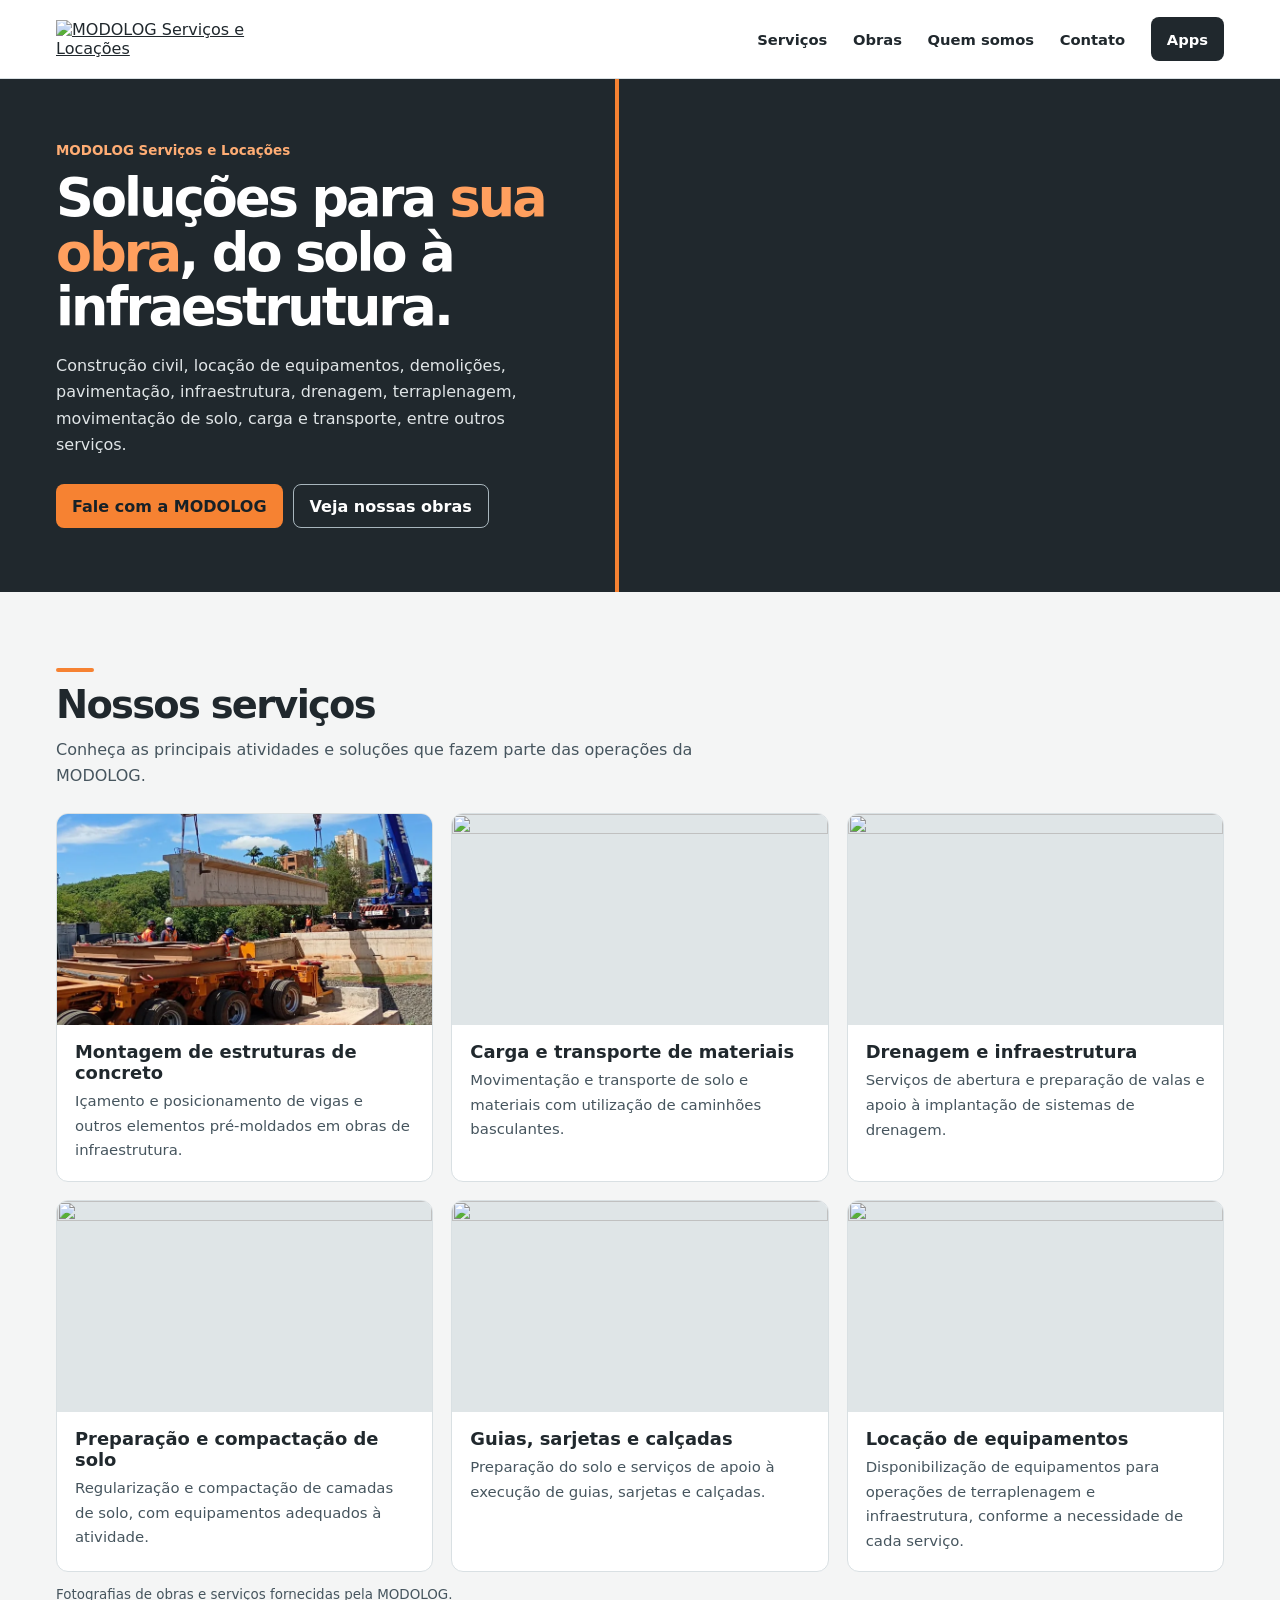
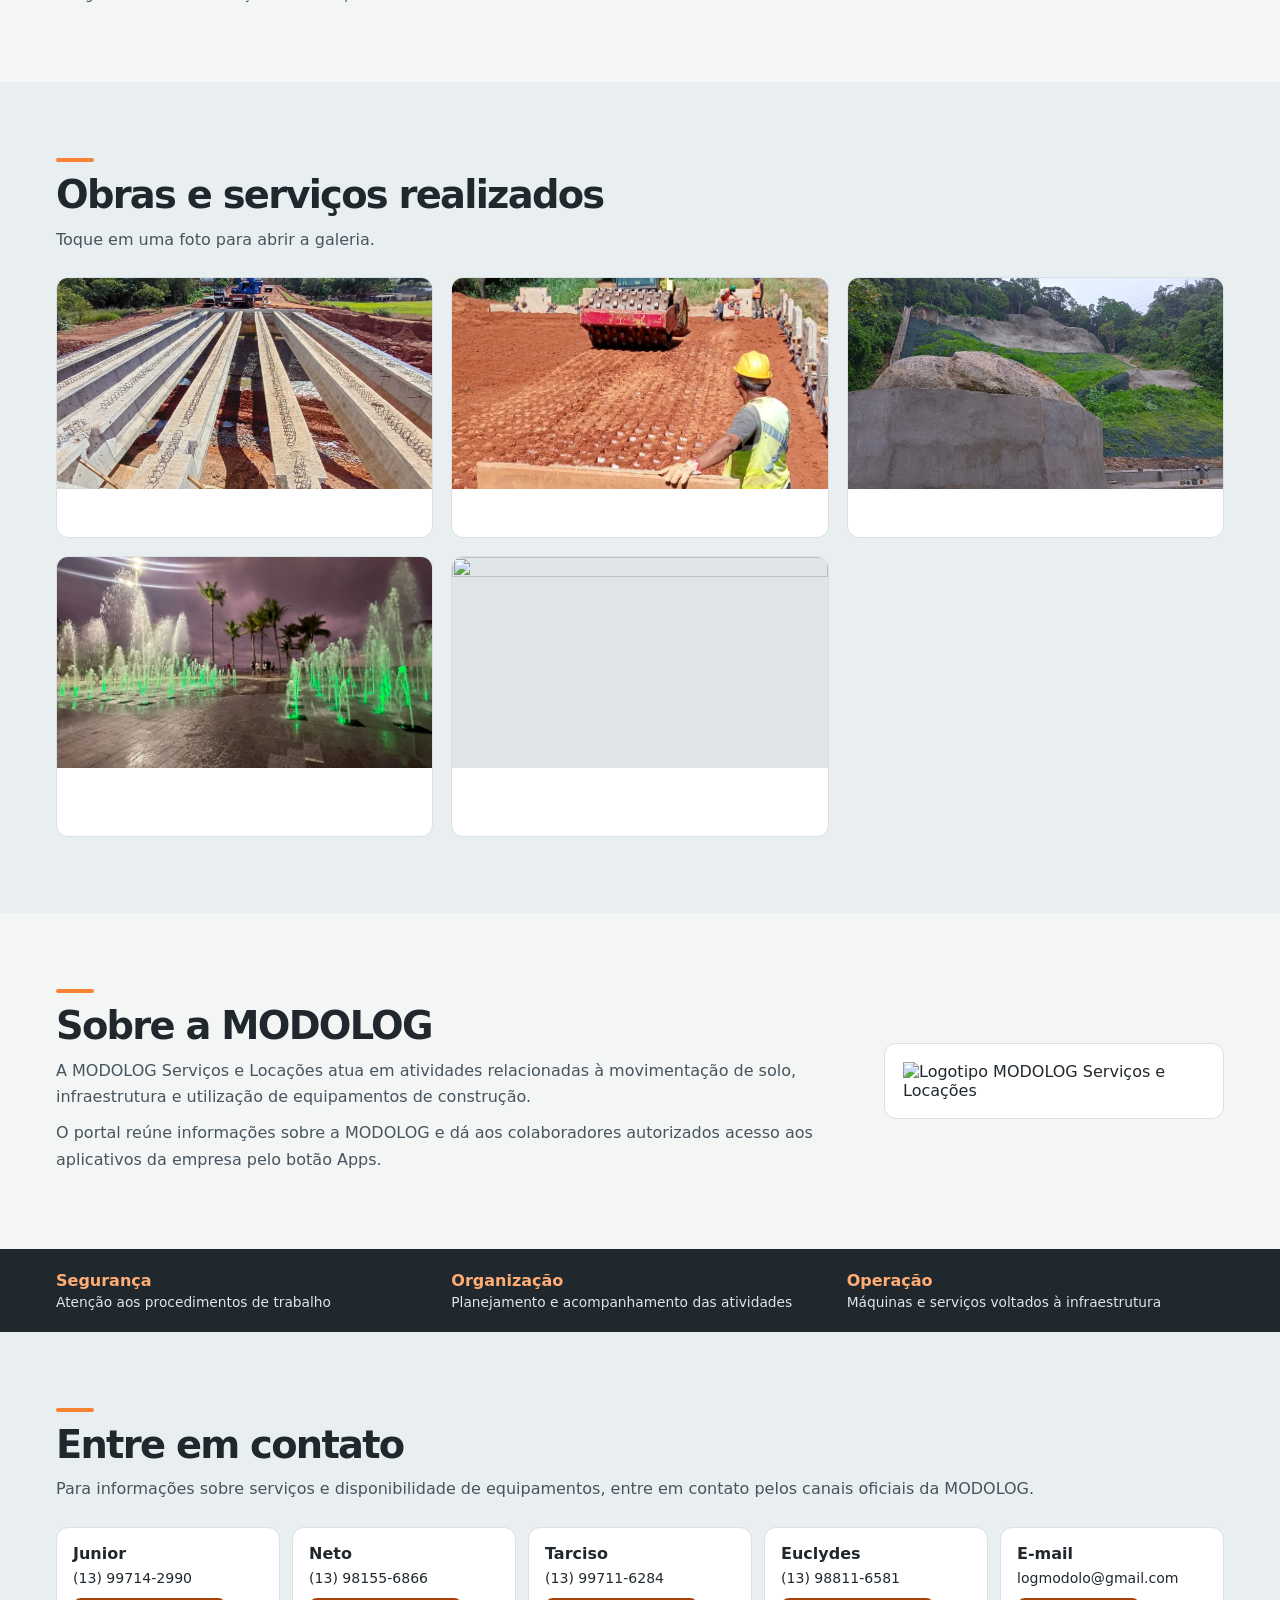
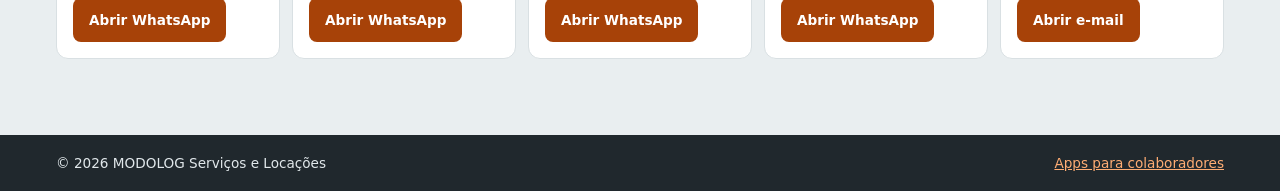
==== commit 27954c49: "Add files via upload" ====
--- a/index.html
+++ b/index.html
@@ -11,7 +11,7 @@
 <article class="card"><a class="card-link" href="/galerias/guias-sarjetas-calcadas.html" aria-label="Ver fotos de Guias, sarjetas e calçadas"><img loading="lazy" src="/assets/servico-5.webp" alt=""><div class="card-content"><h3>Guias, sarjetas e calçadas</h3><p>Preparação do solo e serviços de apoio à execução de guias, sarjetas e calçadas.</p></div></a></article>
 <article class="card"><a class="card-link" href="/galerias/equipamentos.html" aria-label="Ver fotos de Equipamentos em operação"><img loading="lazy" src="/assets/servico-6.webp" alt=""><div class="card-content"><h3>Locação de equipamentos</h3><p>Disponibilização de equipamentos para operações de terraplenagem e infraestrutura, conforme a necessidade de cada serviço.</p></div></a></article>
 </div><p class="disclaimer">Fotografias de obras e serviços fornecidas pela MODOLOG.</p></section>
-<div class="obras-fundo"><section class="section" id="obras"><div class="section-head"><div class="accent"></div><h2>Obras e serviços realizados</h2><p>Toque em uma foto para abrir a galeria.</p></div><div class="gallery"><figure><a class="galeria-link" href="/galerias/ponte-tabuleiro-laje-alveolar.html" aria-label="Ver fotos de Ponte em tabuleiro e laje alveolar"><img loading="lazy" decoding="async" src="/assets/ponte-tabuleiro-laje-alveolar/obra-estrutura-06.webp" alt=""></a><figcaption>Ponte em tabuleiro e laje alveolar</figcaption></figure><figure><a class="galeria-link" href="/galerias/terra-armada.html" aria-label="Ver fotos de Terra armada"><img loading="lazy" decoding="async" src="/assets/terra-armada/obra-estrutura-13.webp" alt=""></a><figcaption>Terra armada</figcaption></figure><figure><a class="galeria-link" href="/galerias/outras-obras.html" aria-label="Ver fotos de Outras obras e serviços"><img loading="lazy" decoding="async" src="/assets/obra-real-09.webp" alt=""></a><figcaption>Outras obras e serviços</figcaption></figure></div></section></div><section class="about" id="sobre"><div class="section about-grid"><div><div class="accent" style="margin-left:0"></div><h2>Sobre a MODOLOG</h2><p>A MODOLOG Serviços e Locações atua em atividades relacionadas à movimentação de solo, infraestrutura e utilização de equipamentos de construção.</p><p>O portal reúne informações sobre a MODOLOG e dá aos colaboradores autorizados acesso aos aplicativos da empresa pelo botão Apps.</p></div><img class="about-logo" src="/assets/modolog-logo.webp" alt="Logotipo MODOLOG Serviços e Locações" loading="lazy"></div></section>
+<div class="obras-fundo"><section class="section" id="obras"><div class="section-head"><div class="accent"></div><h2>Obras e serviços realizados</h2><p>Toque em uma foto para abrir a galeria.</p></div><div class="gallery"><figure><a class="galeria-link" href="/galerias/ponte-tabuleiro-laje-alveolar.html" aria-label="Ver fotos de Ponte em tabuleiro e laje alveolar"><img loading="lazy" decoding="async" src="/assets/ponte-tabuleiro-laje-alveolar/obra-estrutura-06.webp" alt=""></a><figcaption>Ponte em tabuleiro e laje alveolar</figcaption></figure><figure><a class="galeria-link" href="/galerias/terra-armada.html" aria-label="Ver fotos de Terra armada"><img loading="lazy" decoding="async" src="/assets/terra-armada/obra-estrutura-13.webp" alt=""></a><figcaption>Terra armada</figcaption></figure><figure><a class="galeria-link" href="/galerias/morro-do-ilheu.html" aria-label="Ver galeria de Morro do Ilhéu — Santos/SP"><img src="/assets/morro-do-ilheu/vista-do-talude.webp" alt="" loading="lazy" decoding="async"></a><figcaption>Morro do Ilhéu — Santos/SP</figcaption></figure><figure><a class="galeria-link" href="/galerias/fonte-interativa-vila-tupi.html" aria-label="Ver galeria de Fonte Interativa da Vila Tupi — Praia Grande/SP"><img src="/assets/fonte-interativa-vila-tupi/fonte-na-orla.webp" alt="" loading="lazy" decoding="async"></a><figcaption>Fonte Interativa da Vila Tupi — Praia Grande/SP</figcaption></figure><figure><a class="galeria-link" href="/galerias/outras-obras.html" aria-label="Ver fotos de Outras obras e serviços"><img loading="lazy" decoding="async" src="/assets/obra-real-09.webp" alt=""></a><figcaption>Outras obras e serviços</figcaption></figure></div></section></div><section class="about" id="sobre"><div class="section about-grid"><div><div class="accent" style="margin-left:0"></div><h2>Sobre a MODOLOG</h2><p>A MODOLOG Serviços e Locações atua em atividades relacionadas à movimentação de solo, infraestrutura e utilização de equipamentos de construção.</p><p>O portal reúne informações sobre a MODOLOG e dá aos colaboradores autorizados acesso aos aplicativos da empresa pelo botão Apps.</p></div><img class="about-logo" src="/assets/modolog-logo.webp" alt="Logotipo MODOLOG Serviços e Locações" loading="lazy"></div></section>
 <section class="values"><div class="section value-grid"><div><strong>Segurança</strong><span>Atenção aos procedimentos de trabalho</span></div><div><strong>Organização</strong><span>Planejamento e acompanhamento das atividades</span></div><div><strong>Operação</strong><span>Máquinas e serviços voltados à infraestrutura</span></div></div></section>
 <div class="contact-fundo"><section class="section contact" id="contato"><div class="accent"></div><h2>Entre em contato</h2><p>Para informações sobre serviços e disponibilidade de equipamentos, entre em contato pelos canais oficiais da MODOLOG.</p><ul class="contact-channels" aria-label="Canais de contato">
 <li class="contact-channel"><strong>Junior</strong><span>(13) 99714-2990</span><a class="contact-action" href="https://wa.me/5513997142990" aria-label="Abrir WhatsApp para (13) 99714-2990">Abrir WhatsApp</a></li>
